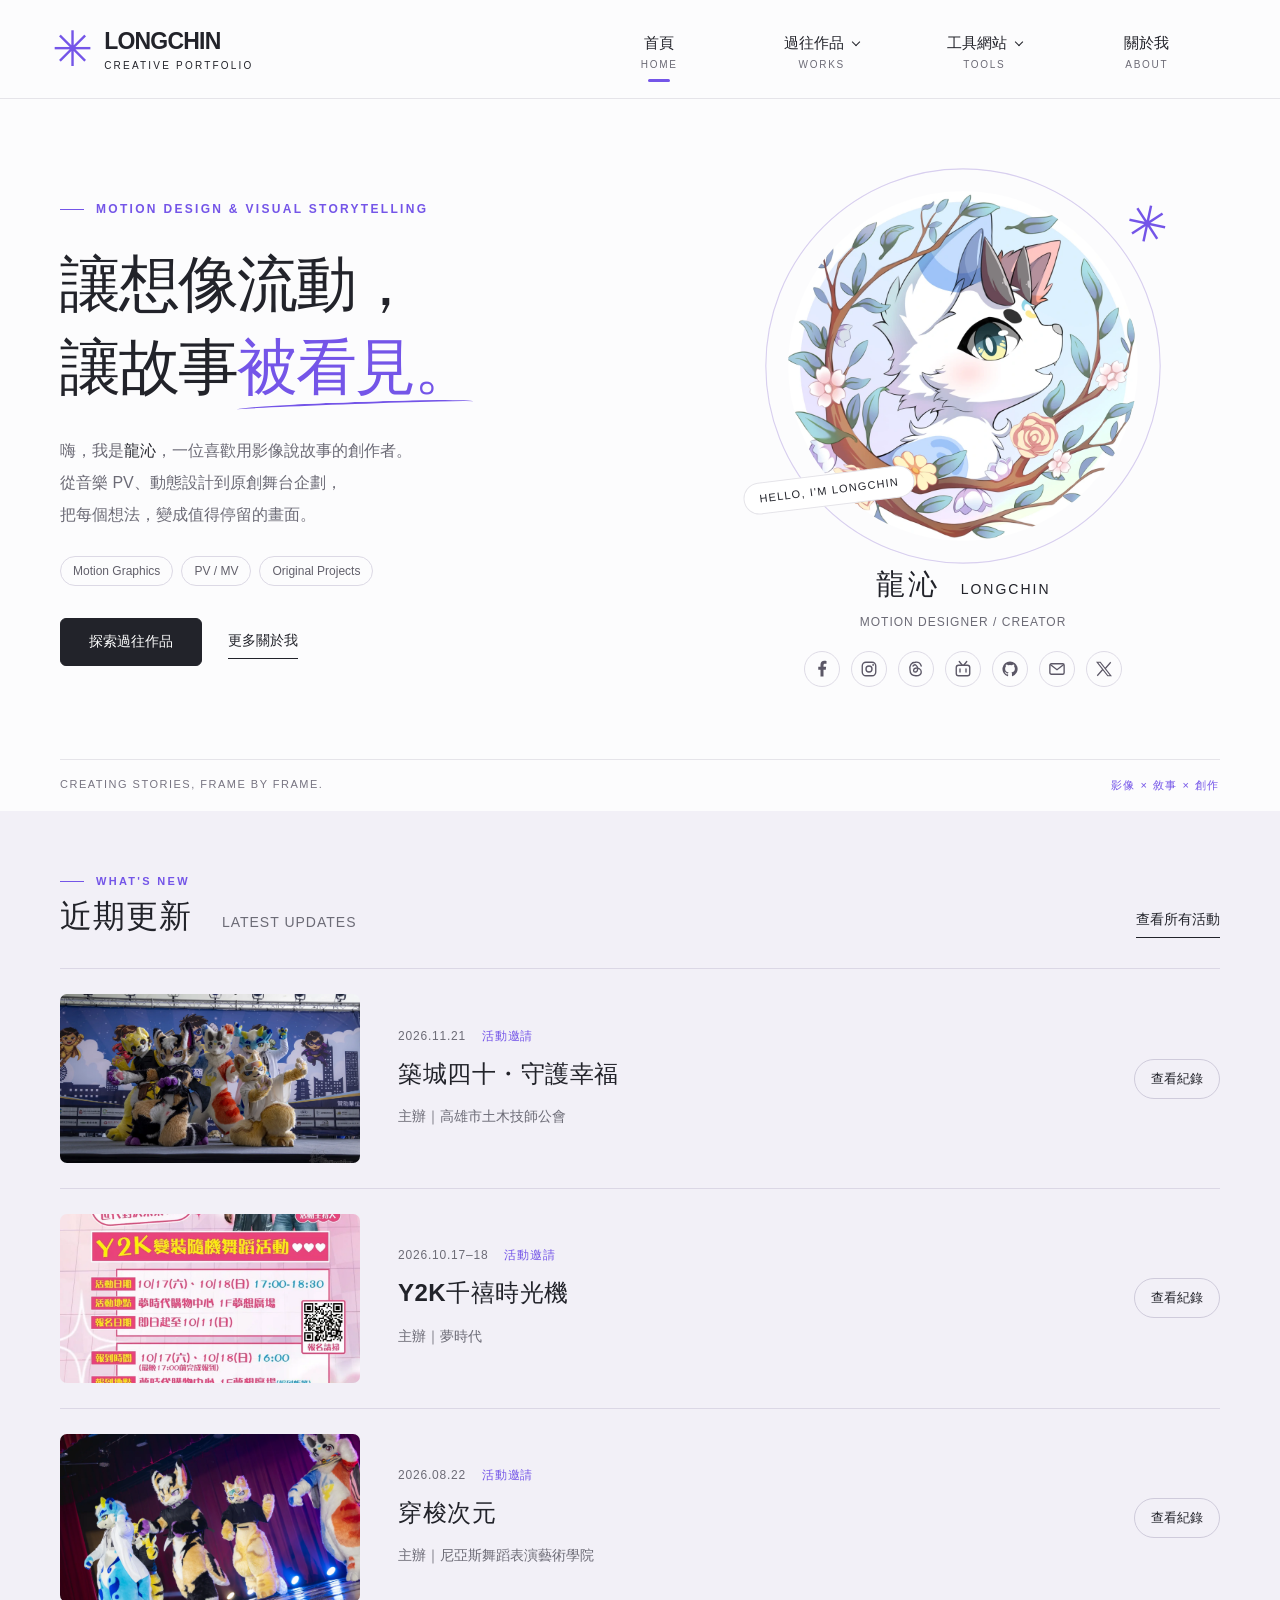
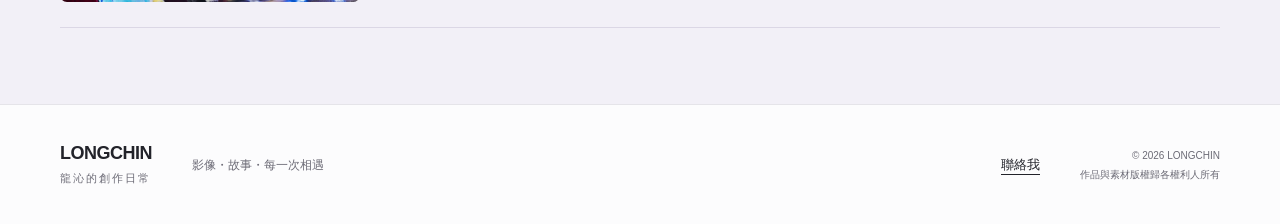
==== index.html @ 321f84d2 "Publish portfolio website and referenced media" ====
<!doctype html>
<html lang="zh-Hant"><head><meta charset="utf-8"><meta name="viewport" content="width=device-width, initial-scale=1"><meta name="theme-color" content="#7455e8"><meta name="description" content="龍沁 LONGCHIN 的創作作品集。探索 PV 動畫、原創企劃、短影音宣傳與活動紀錄。"><title>龍沁 LONGCHIN｜影像與創作作品集</title><link rel="icon" href="assets/favicon.svg" type="image/svg+xml"><link rel="stylesheet" href="style.css"><script src="content.js" defer></script><script src="app.js" defer></script></head>
<body><a class="skip" href="#main">跳至主要內容</a><header class="header"><div class="header-inner"><a class="brand" href="index.html" aria-label="龍沁 LONGCHIN 首頁"><span class="brand-mark" aria-hidden="true">✳</span><span>LONGCHIN<span class="brand-sub">CREATIVE PORTFOLIO</span></span></a><nav class="main-nav" aria-label="主要選單"><div class="nav-item"><a class="nav-link" data-nav="home" href="index.html">首頁<span>HOME</span></a></div><div class="nav-item dropdown"><button class="nav-link" data-nav="works" aria-expanded="false" aria-controls="works-menu">過往作品<i class="chevron"></i><span>WORKS</span></button><div class="dropdown-menu" id="works-menu"><a href="works.html">所有作品</a><a href="works.html?category=events">活動邀請</a><a href="works.html?category=pv">PV 動畫</a><a href="works.html?category=original">原創</a><a href="works.html?category=short">短影音宣傳</a><a href="works.html?category=other">其他</a><a href="works.html?category=tools">工具網站</a></div></div><div class="nav-item dropdown"><button class="nav-link" aria-expanded="false" aria-controls="tools-menu">工具網站<i class="chevron"></i><span>TOOLS</span></button><div class="dropdown-menu" id="tools-menu"><a href="https://wade990047.github.io/booth_checkout/" target="_blank" rel="noopener noreferrer">小攤日常 <small>攤位結帳工具</small></a></div></div><div class="nav-item"><a class="nav-link" data-nav="about" href="about.html">關於我<span>ABOUT</span></a></div></nav></div></header><main id="main" tabindex="-1"></main><footer><div class="footer-inner"><a class="footer-brand" href="index.html">LONGCHIN<span>龍沁的創作日常</span></a><p>影像・故事・每一次相遇</p><a href="mailto:wade990047@gmail.com">聯絡我</a><span class="copyright">© 2026 LONGCHIN<br>作品與素材版權歸各權利人所有</span></div></footer><noscript><p>請啟用 JavaScript 以瀏覽作品集與影片。</p></noscript></body></html>
---- style.css ----
@charset "UTF-8";
:root{--ink:#22232a;--muted:#6c6b76;--purple:#7455e8;--light:#f3f0fb;--line:#e5e4e9;--paper:#fcfcfd;font-family:Arial,"Noto Sans TC","Microsoft JhengHei",sans-serif;color:var(--ink);background:var(--paper);font-synthesis:none}*{box-sizing:border-box}body{margin:0}a{color:inherit;text-decoration:none}button,input{font:inherit}button,a{-webkit-tap-highlight-color:transparent}button{cursor:pointer}button:disabled{cursor:default}img{display:block;max-width:100%}button:focus-visible,a:focus-visible,input:focus-visible{outline:3px solid var(--purple);outline-offset:5px}p{line-height:1.9}h1,h2,h3,p{margin-top:0}h1,h2,h3{line-height:1.35}::selection{background:#dcd1ff}.skip{position:fixed;top:-100px;left:12px;background:white;padding:12px;z-index:100}.skip:focus{top:12px}.header{position:sticky;top:0;background:rgba(252,252,253,.97);border-bottom:1px solid var(--line);z-index:50}.header-inner{max-width:1360px;margin:auto;display:flex;align-items:center;justify-content:space-between;padding:0 52px;min-height:98px;gap:60px}.brand{display:flex;align-items:center;gap:12px;font-size:23px;letter-spacing:-.8px;font-weight:800;flex-shrink:0}.brand-mark{font-size:49px;color:var(--purple);line-height:1}.brand-sub{display:block;letter-spacing:2.2px;font-size:10px;margin-top:5px;font-weight:500}.main-nav{display:grid;grid-template-columns:repeat(4,minmax(0,1fr));width:650px;max-width:100%}.nav-item{position:relative}.nav-link{position:relative;display:block;text-align:center;padding:24px 10px 19px;border:0;background:none;width:100%;font-weight:600;font-size:15px;white-space:nowrap;line-height:1.6;color:var(--ink)}.nav-link span{display:block;font-size:10px;letter-spacing:1.7px;color:var(--muted);margin-top:2px;font-weight:400}.nav-link.active:after{content:"";position:absolute;bottom:10px;width:22px;height:3px;background:var(--purple);left:calc(50% - 11px);border-radius:9px}.nav-link:hover{color:var(--purple)}.chevron{display:inline-block;border-right:1.5px solid currentColor;border-bottom:1.5px solid currentColor;width:6px;height:6px;transform:rotate(45deg);vertical-align:3px;margin-left:9px}.dropdown-menu{display:none;position:absolute;top:100%;left:0;min-width:100%;width:190px;padding:8px;background:#fff;border:1px solid var(--line);box-shadow:0 12px 35px #25203710;border-radius:0 0 12px 12px}.dropdown.open .dropdown-menu{display:block}.dropdown-menu a{display:block;padding:13px 15px;font-size:15px;border-radius:6px;white-space:nowrap}.dropdown-menu a:hover,.dropdown-menu a:focus-visible{background:var(--light);color:var(--purple)}.dropdown-menu small{display:block;margin-top:5px;font-size:12px;color:var(--muted)}.wrap{max-width:1256px;margin:auto;padding:0 48px}.hero{position:relative;display:grid;grid-template-columns:1.16fr 1fr;gap:50px;align-items:center;padding-top:74px;padding-bottom:64px;min-height:660px}.eyebrow{font-size:12px;letter-spacing:2.3px;font-weight:600;color:var(--purple);margin-bottom:27px;display:flex;gap:12px;align-items:center}.eyebrow:before{content:"";width:24px;height:1px;background:currentColor}.hero h1{font-size:clamp(42px,4.8vw,67px);letter-spacing:-2px;line-height:1.35;margin-bottom:26px;font-weight:750}.hero h1 em{font-style:normal;color:var(--purple);position:relative}.hero h1 em:after{content:"";position:absolute;bottom:-8px;left:0;width:100%;height:5px;border-top:2px solid var(--purple);border-radius:50%;transform:rotate(-2deg)}.hero-description{color:var(--muted);font-size:16px;line-height:2;max-width:450px;margin:0 0 25px}.hero-description strong{font-weight:600;color:var(--ink)}.tags{display:flex;gap:8px;flex-wrap:wrap}.tag{font-size:12px;border:1px solid #dcd9e5;border-radius:30px;padding:7px 12px;color:#62606b}.hero-actions{display:flex;align-items:center;gap:26px;margin-top:32px}.button{display:inline-flex;align-items:center;justify-content:center;padding:14px 28px;border-radius:6px;background:var(--ink);color:white;border:1px solid var(--ink);font-size:14px;font-weight:600;transition:background .2s,transform .2s}.button:hover{background:var(--purple);border-color:var(--purple);transform:translateY(-2px)}.text-link{font-size:14px;border-bottom:1px solid var(--ink);padding:8px 0}.text-link:hover{color:var(--purple);border-color:var(--purple)}.profile{text-align:center;position:relative;padding-top:10px}.portrait-frame{width:min(100%,350px);aspect-ratio:1;margin:0 auto 24px;position:relative;isolation:isolate}.portrait-frame:before{content:"";position:absolute;inset:0;border:1px solid #d8cfef;border-radius:50%;transform:scale(1.13);z-index:-1}.portrait-frame:after{content:"✳";position:absolute;right:-30px;top:5px;color:var(--purple);font-size:50px;transform:rotate(12deg)}.portrait-frame img{width:100%;height:100%;object-fit:cover;border-radius:50%;background:#ece6fa}.portrait-label{position:absolute;left:-45px;bottom:35px;background:white;border:1px solid var(--line);padding:9px 15px;border-radius:30px;font-size:11px;letter-spacing:1.2px;transform:rotate(-7deg)}.profile h2{font-size:29px;letter-spacing:3px;margin:16px 0 7px}.profile h2 span{font-size:14px;letter-spacing:2px;margin-left:10px;font-weight:400}.profile-sub{font-size:12px;color:var(--muted);letter-spacing:1px;margin-bottom:17px}.socials{display:flex;justify-content:center;gap:11px;flex-wrap:wrap}.social-link{display:flex;align-items:center;justify-content:center;width:36px;height:36px;border-radius:50%;border:1px solid #dedbe6;color:#5b5766;transition:.2s}.social-link svg{width:18px;height:18px;fill:currentColor}.social-link:hover{color:white;background:var(--purple);border-color:var(--purple);transform:translateY(-3px)}.hero-bottom{display:flex;justify-content:space-between;border-top:1px solid var(--line);padding:18px 0;font-size:11px;letter-spacing:1.5px;color:#777481}.hero-bottom span:last-child{color:var(--purple)}.recent-section{background:#f2f0f7;padding:64px 0 76px}.section-head{display:flex;justify-content:space-between;align-items:end;margin-bottom:30px;gap:20px}.section-head .eyebrow{margin:0 0 8px;font-size:11px}.section-head h2{font-size:32px;margin:0;letter-spacing:1px}.section-head h2 small{font-weight:400;font-size:14px;letter-spacing:1px;color:var(--muted);margin-left:20px}.update-row{display:grid;grid-template-columns:300px 1fr auto;align-items:center;gap:38px;padding:25px 0;border-top:1px solid #dbd7e5}.update-row:last-child{border-bottom:1px solid #dbd7e5}.update-thumb{aspect-ratio:16/9;overflow:hidden;border-radius:7px;background:#e6e3ed}.update-thumb img{height:100%;width:100%;object-fit:cover;transition:transform .4s}.update-row:hover img{transform:scale(1.035)}.update-meta{font-size:12px;color:var(--muted);margin-bottom:13px;letter-spacing:.8px}.update-meta b{font-weight:400;color:var(--purple);margin-left:16px}.update-copy h3{font-size:24px;letter-spacing:.5px;margin-bottom:13px}.update-copy p{margin-bottom:0;font-size:14px;color:var(--muted)}.update-read{font-size:13px;white-space:nowrap;border:1px solid #cfcbdb;border-radius:40px;padding:10px 16px;transition:.2s}.update-row:hover .update-read{background:var(--ink);color:white;border-color:var(--ink)}footer{background:var(--paper);border-top:1px solid var(--line)}.footer-inner{max-width:1256px;margin:auto;padding:38px 48px;display:flex;align-items:center;gap:40px;font-size:13px}.footer-brand{font-weight:800;font-size:18px;letter-spacing:-.5px}.footer-brand span{display:block;font-weight:400;font-size:11px;letter-spacing:2px;margin-top:7px;color:var(--muted)}.footer-inner p{color:var(--muted);margin:0;flex:1;font-size:12px}.footer-inner>a:not(.footer-brand){text-decoration:underline;text-underline-offset:5px}.copyright{text-align:right;font-size:10px;line-height:1.9;color:var(--muted)}.page-header{padding:66px 0 32px}.page-header .eyebrow{margin-bottom:15px}.page-header h1{font-size:44px;letter-spacing:1px;margin-bottom:12px}.page-header p{font-size:15px;color:var(--muted);margin:0}.filters{display:grid;grid-template-columns:repeat(7,minmax(0,1fr));border-bottom:1px solid var(--line);border-top:1px solid var(--line);margin:18px 0 28px}.filter{text-align:center;padding:18px 6px;font-size:14px;position:relative;white-space:nowrap}.filter.active{color:var(--purple);font-weight:700}.filter.active:after{content:"";position:absolute;height:3px;bottom:-1px;left:14%;right:14%;background:var(--purple)}.filter:hover{background:var(--light)}.collection-tools{display:flex;align-items:center;justify-content:space-between;margin-bottom:26px;gap:16px}.result-count{font-size:13px;color:var(--muted);flex-shrink:0}.search-box{display:flex;align-items:center;gap:10px;border:1px solid var(--line);border-radius:6px;padding:10px 14px;max-width:300px;color:var(--muted)}.search-box svg{width:17px;height:17px;flex-shrink:0}.search-box input{border:0;background:none;outline:none;width:100%;min-width:0;font-size:14px;color:var(--ink)}.work-grid{display:grid;grid-template-columns:repeat(3,minmax(0,1fr));gap:37px 24px;padding-bottom:76px}.work-card{display:block;min-width:0}.work-image{position:relative;aspect-ratio:16/10;background:#eeedf2;overflow:hidden;border-radius:7px}.work-image img{width:100%;height:100%;object-fit:cover;transition:transform .4s}.work-card:hover .work-image img{transform:scale(1.045)}.work-card.portrait .work-image img{object-fit:contain}.work-image .play{position:absolute;bottom:13px;right:13px;color:white;background:#22232ad9;border:1px solid #ffffff55;border-radius:50%;width:34px;height:34px;display:grid;place-items:center;font-size:12px}.card-category{display:block;font-size:11px;letter-spacing:1px;color:var(--purple);margin:15px 0 7px}.work-card h2{font-size:17px;margin:0 0 6px;overflow-wrap:anywhere}.work-card p{font-size:12px;color:var(--muted);margin:0}.empty{grid-column:1/-1;text-align:center;padding:70px 16px;color:var(--muted)}.breadcrumb{font-size:13px;color:var(--muted);display:flex;flex-wrap:wrap;gap:10px;padding-top:35px}.breadcrumb a:hover{color:var(--purple)}.detail-title{padding-top:35px}.detail-title h1{font-size:40px;line-height:1.4;overflow-wrap:anywhere;margin-bottom:17px}.detail-title .eyebrow{margin-bottom:15px}.detail-intro{display:grid;grid-template-columns:1.4fr 1fr;gap:50px;padding-bottom:32px;border-bottom:1px solid var(--line);margin-bottom:36px}.detail-intro p{color:var(--muted);font-size:15px;margin:0}.detail-facts{display:grid;grid-template-columns:80px 1fr;font-size:13px;gap:10px;margin:0;align-content:start}.detail-facts dt{color:var(--muted)}.detail-facts dd{margin:0}.media-stack{display:grid;gap:35px}.media-stack figure{margin:0}.media-stack video{display:block;width:100%;max-height:75vh;background:#121217;border-radius:8px}.media-stack figcaption{font-size:12px;color:var(--muted);margin-top:10px;line-height:1.6}.gallery{display:grid;grid-template-columns:repeat(2,minmax(0,1fr));gap:25px}.gallery img{width:100%;max-height:680px;object-fit:contain;background:#f1f0f5;border-radius:6px}.credits{margin-top:45px;padding:32px;background:var(--light);border-radius:8px}.credits h2{font-size:19px;margin-bottom:16px}.credit-lines{white-space:pre-wrap;line-height:1.9;font-size:14px;color:#5f5a6c;overflow-wrap:anywhere}.credit-lines a{color:var(--purple);text-decoration:underline;text-underline-offset:3px}.back-works{margin:32px 0 64px}.about-grid{display:grid;grid-template-columns:1fr 1.3fr;gap:70px;padding:20px 0 76px;align-items:start}.about-photo{padding:32px;background:var(--light);border-radius:10px}.about-photo img{border-radius:50%;max-width:300px;margin:auto}.about-photo h2{text-align:center;font-size:25px;margin:25px 0 7px}.about-photo p{text-align:center;color:var(--muted);font-size:13px}.about-copy h2{font-size:27px;margin:0 0 16px}.about-copy>p{font-size:16px;color:var(--muted);margin-bottom:28px}.about-copy h3{font-size:19px;margin:30px 0 12px}.about-services{list-style:none;padding:0;margin:0}.about-services li{border-top:1px solid var(--line);padding:18px 0;font-size:15px;display:flex;gap:15px;align-items:baseline}.about-services b{width:110px;flex-shrink:0}.about-services span{font-size:14px;color:var(--muted);line-height:1.8}.contact-box{margin-top:32px;padding:24px;background:var(--light);border-left:3px solid var(--purple)}.contact-box p{font-size:14px;margin-bottom:10px}.contact-box a{font-size:16px;overflow-wrap:anywhere;color:var(--purple)}
@media(min-width:1600px){.hero{min-height:720px;padding-top:90px;padding-bottom:90px}}
@media(max-width:1050px){.header-inner{padding:0 30px;gap:20px}.main-nav{width:560px}.hero{gap:30px}.portrait-frame{width:280px}.portrait-label{left:-20px}.hero h1{font-size:48px}.update-row{grid-template-columns:250px 1fr;gap:28px}.update-read{display:none}.footer-inner{gap:22px}.work-grid{grid-template-columns:repeat(2,minmax(0,1fr))}}
@media(max-width:720px){.header-inner{padding:16px 20px 0;flex-wrap:wrap;gap:10px}.brand{font-size:20px;margin:auto}.brand-mark{font-size:37px}.brand-sub{font-size:8px}.main-nav{width:100%}.nav-link{padding:13px 4px 19px;font-size:13px}.nav-link span{font-size:9px}.dropdown-menu{width:174px;left:50%;transform:translateX(-50%)}.wrap{padding:0 24px}.hero{padding-top:45px;padding-bottom:40px;gap:52px;grid-template-columns:1fr;min-height:0}.hero h1{font-size:46px;letter-spacing:-1.3px}.eyebrow{font-size:10px;margin-bottom:21px}.hero-description{font-size:15px;max-width:100%}.hero-actions{margin-top:24px}.profile{padding:8px 0 10px}.portrait-frame{width:270px;margin-bottom:26px}.profile h2{font-size:25px}.hero-bottom{font-size:9px;letter-spacing:1px;gap:12px}.recent-section{padding:38px 0 46px}.section-head{margin-bottom:20px}.section-head h2{font-size:26px}.section-head h2 small{display:block;font-size:11px;margin:6px 0 0}.section-head .text-link{font-size:12px}.update-row{grid-template-columns:125px 1fr;gap:18px;padding:21px 0;align-items:start}.update-thumb{aspect-ratio:1.2}.update-meta{font-size:10px;letter-spacing:0;margin-bottom:7px}.update-meta b{margin-left:6px}.update-copy h3{font-size:16px;line-height:1.6;margin-bottom:7px}.update-copy p{font-size:11px;line-height:1.7}.footer-inner{padding:30px 24px;gap:24px;flex-wrap:wrap}.footer-inner p{display:none}.footer-inner>a:not(.footer-brand){margin-left:auto}.copyright{width:100%;text-align:left;font-size:10px}.page-header{padding-top:38px;padding-bottom:20px}.page-header h1{font-size:32px}.page-header p{font-size:14px}.filters{grid-template-columns:repeat(3,minmax(0,1fr));margin:12px 0 22px}.filter{font-size:13px;padding:15px 3px}.work-grid{gap:28px 14px;padding-bottom:45px}.work-card h2{font-size:14px}.work-card p{font-size:11px}.card-category{font-size:10px;margin-top:12px}.work-image{aspect-ratio:1.3}.work-image .play{width:27px;height:27px;right:8px;bottom:8px;font-size:10px}.collection-tools{gap:12px}.search-box{max-width:210px;padding:9px 10px}.search-box input{font-size:13px}.result-count{font-size:12px}.detail-title{padding-top:25px}.detail-title h1{font-size:29px}.detail-intro{grid-template-columns:1fr;gap:22px}.gallery{grid-template-columns:1fr}.credits{padding:22px}.about-grid{grid-template-columns:1fr;gap:35px;padding-bottom:48px}.about-photo{padding:25px}.about-photo img{max-width:230px}.about-copy h2{font-size:25px}.about-services li{display:block}.about-services span{display:block;margin-top:8px}}
@media(prefers-reduced-motion:reduce){*{scroll-behavior:auto!important;transition:none!important;animation:none!important}}

.gallery-section h2{font-size:21px;margin:0 0 22px}.event-posters{display:grid;grid-template-columns:repeat(auto-fit,minmax(240px,1fr));gap:24px}.event-posters img{max-height:680px;max-width:100%;width:auto;object-fit:contain;border-radius:6px}.tool-visit{display:flex;align-items:center;gap:18px;margin-top:28px;flex-wrap:wrap}.tool-visit span{font-size:13px;color:var(--muted)}
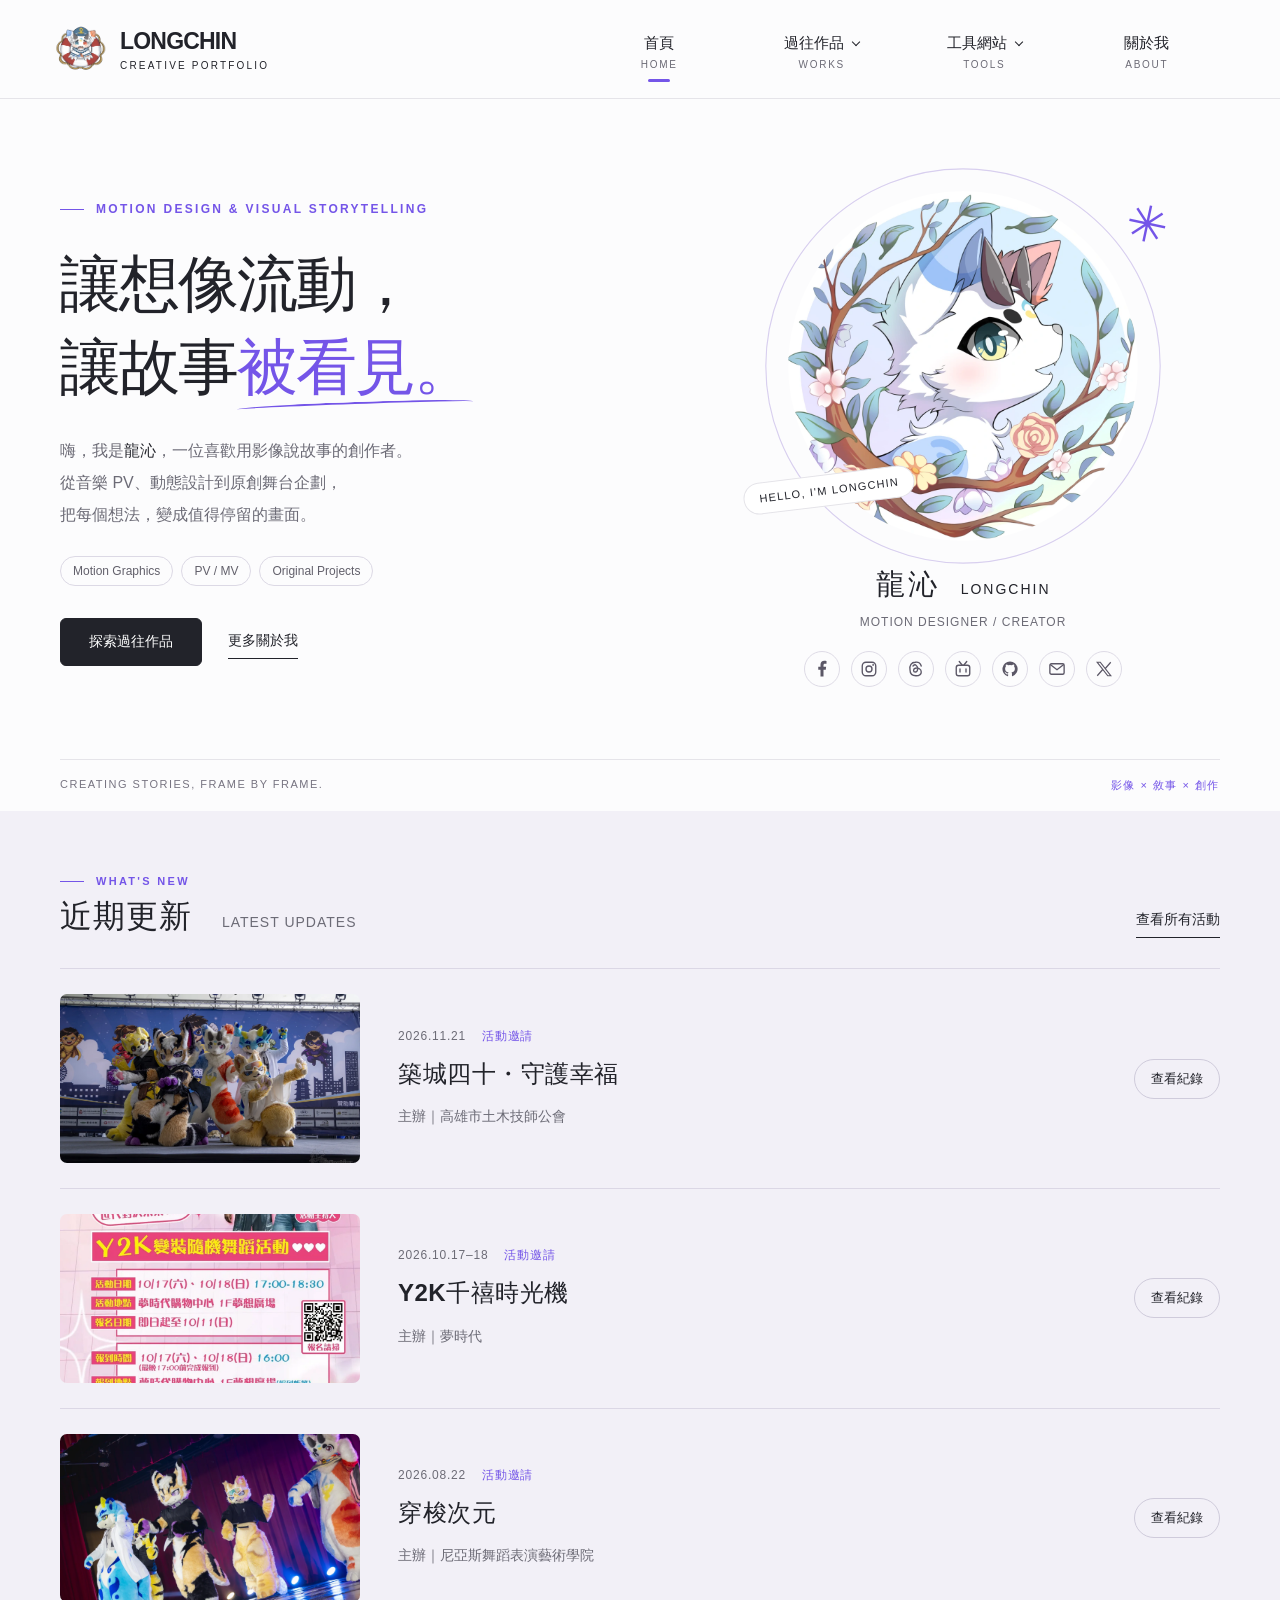
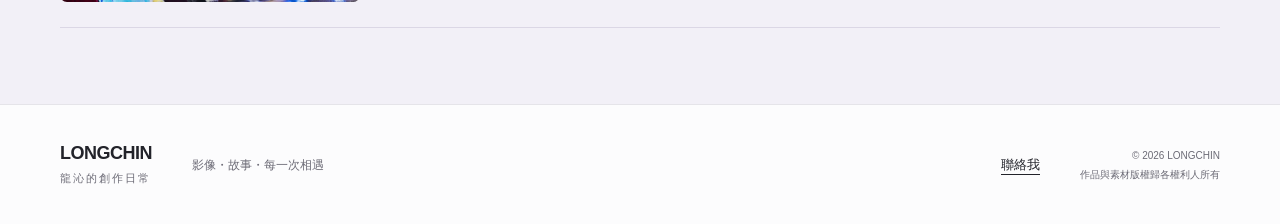
==== commit 098a7ea1: "Update brand image and category order" ====
--- a/index.html
+++ b/index.html
@@ -1,3 +1,3 @@
 <!doctype html>
 <html lang="zh-Hant"><head><meta charset="utf-8"><meta name="viewport" content="width=device-width, initial-scale=1"><meta name="theme-color" content="#7455e8"><meta name="description" content="龍沁 LONGCHIN 的創作作品集。探索 PV 動畫、原創企劃、短影音宣傳與活動紀錄。"><title>龍沁 LONGCHIN｜影像與創作作品集</title><link rel="icon" href="assets/favicon.svg" type="image/svg+xml"><link rel="stylesheet" href="style.css"><script src="content.js" defer></script><script src="app.js" defer></script></head>
-<body><a class="skip" href="#main">跳至主要內容</a><header class="header"><div class="header-inner"><a class="brand" href="index.html" aria-label="龍沁 LONGCHIN 首頁"><span class="brand-mark" aria-hidden="true">✳</span><span>LONGCHIN<span class="brand-sub">CREATIVE PORTFOLIO</span></span></a><nav class="main-nav" aria-label="主要選單"><div class="nav-item"><a class="nav-link" data-nav="home" href="index.html">首頁<span>HOME</span></a></div><div class="nav-item dropdown"><button class="nav-link" data-nav="works" aria-expanded="false" aria-controls="works-menu">過往作品<i class="chevron"></i><span>WORKS</span></button><div class="dropdown-menu" id="works-menu"><a href="works.html">所有作品</a><a href="works.html?category=events">活動邀請</a><a href="works.html?category=pv">PV 動畫</a><a href="works.html?category=original">原創</a><a href="works.html?category=short">短影音宣傳</a><a href="works.html?category=other">其他</a><a href="works.html?category=tools">工具網站</a></div></div><div class="nav-item dropdown"><button class="nav-link" aria-expanded="false" aria-controls="tools-menu">工具網站<i class="chevron"></i><span>TOOLS</span></button><div class="dropdown-menu" id="tools-menu"><a href="https://wade990047.github.io/booth_checkout/" target="_blank" rel="noopener noreferrer">小攤日常 <small>攤位結帳工具</small></a></div></div><div class="nav-item"><a class="nav-link" data-nav="about" href="about.html">關於我<span>ABOUT</span></a></div></nav></div></header><main id="main" tabindex="-1"></main><footer><div class="footer-inner"><a class="footer-brand" href="index.html">LONGCHIN<span>龍沁的創作日常</span></a><p>影像・故事・每一次相遇</p><a href="mailto:wade990047@gmail.com">聯絡我</a><span class="copyright">© 2026 LONGCHIN<br>作品與素材版權歸各權利人所有</span></div></footer><noscript><p>請啟用 JavaScript 以瀏覽作品集與影片。</p></noscript></body></html>
+<body><a class="skip" href="#main">跳至主要內容</a><header class="header"><div class="header-inner"><a class="brand" href="index.html" aria-label="龍沁 LONGCHIN 首頁"><img class="brand-mark" src="assets/brand-lifebuoy.png" alt="" width="56" height="56"><span>LONGCHIN<span class="brand-sub">CREATIVE PORTFOLIO</span></span></a><nav class="main-nav" aria-label="主要選單"><div class="nav-item"><a class="nav-link" data-nav="home" href="index.html">首頁<span>HOME</span></a></div><div class="nav-item dropdown"><button class="nav-link" data-nav="works" aria-expanded="false" aria-controls="works-menu">過往作品<i class="chevron"></i><span>WORKS</span></button><div class="dropdown-menu" id="works-menu"><a href="works.html">所有作品</a><a href="works.html?category=events">活動邀請</a><a href="works.html?category=pv">PV 動畫</a><a href="works.html?category=original">原創</a><a href="works.html?category=short">短影音宣傳</a><a href="works.html?category=tools">工具網站</a><a href="works.html?category=other">其他</a></div></div><div class="nav-item dropdown"><button class="nav-link" aria-expanded="false" aria-controls="tools-menu">工具網站<i class="chevron"></i><span>TOOLS</span></button><div class="dropdown-menu" id="tools-menu"><a href="https://wade990047.github.io/booth_checkout/" target="_blank" rel="noopener noreferrer">小攤日常 <small>攤位結帳工具</small></a></div></div><div class="nav-item"><a class="nav-link" data-nav="about" href="about.html">關於我<span>ABOUT</span></a></div></nav></div></header><main id="main" tabindex="-1"></main><footer><div class="footer-inner"><a class="footer-brand" href="index.html">LONGCHIN<span>龍沁的創作日常</span></a><p>影像・故事・每一次相遇</p><a href="mailto:wade990047@gmail.com">聯絡我</a><span class="copyright">© 2026 LONGCHIN<br>作品與素材版權歸各權利人所有</span></div></footer><noscript><p>請啟用 JavaScript 以瀏覽作品集與影片。</p></noscript></body></html>
--- a/style.css
+++ b/style.css
@@ -1,8 +1,8 @@
 @charset "UTF-8";
-:root{--ink:#22232a;--muted:#6c6b76;--purple:#7455e8;--light:#f3f0fb;--line:#e5e4e9;--paper:#fcfcfd;font-family:Arial,"Noto Sans TC","Microsoft JhengHei",sans-serif;color:var(--ink);background:var(--paper);font-synthesis:none}*{box-sizing:border-box}body{margin:0}a{color:inherit;text-decoration:none}button,input{font:inherit}button,a{-webkit-tap-highlight-color:transparent}button{cursor:pointer}button:disabled{cursor:default}img{display:block;max-width:100%}button:focus-visible,a:focus-visible,input:focus-visible{outline:3px solid var(--purple);outline-offset:5px}p{line-height:1.9}h1,h2,h3,p{margin-top:0}h1,h2,h3{line-height:1.35}::selection{background:#dcd1ff}.skip{position:fixed;top:-100px;left:12px;background:white;padding:12px;z-index:100}.skip:focus{top:12px}.header{position:sticky;top:0;background:rgba(252,252,253,.97);border-bottom:1px solid var(--line);z-index:50}.header-inner{max-width:1360px;margin:auto;display:flex;align-items:center;justify-content:space-between;padding:0 52px;min-height:98px;gap:60px}.brand{display:flex;align-items:center;gap:12px;font-size:23px;letter-spacing:-.8px;font-weight:800;flex-shrink:0}.brand-mark{font-size:49px;color:var(--purple);line-height:1}.brand-sub{display:block;letter-spacing:2.2px;font-size:10px;margin-top:5px;font-weight:500}.main-nav{display:grid;grid-template-columns:repeat(4,minmax(0,1fr));width:650px;max-width:100%}.nav-item{position:relative}.nav-link{position:relative;display:block;text-align:center;padding:24px 10px 19px;border:0;background:none;width:100%;font-weight:600;font-size:15px;white-space:nowrap;line-height:1.6;color:var(--ink)}.nav-link span{display:block;font-size:10px;letter-spacing:1.7px;color:var(--muted);margin-top:2px;font-weight:400}.nav-link.active:after{content:"";position:absolute;bottom:10px;width:22px;height:3px;background:var(--purple);left:calc(50% - 11px);border-radius:9px}.nav-link:hover{color:var(--purple)}.chevron{display:inline-block;border-right:1.5px solid currentColor;border-bottom:1.5px solid currentColor;width:6px;height:6px;transform:rotate(45deg);vertical-align:3px;margin-left:9px}.dropdown-menu{display:none;position:absolute;top:100%;left:0;min-width:100%;width:190px;padding:8px;background:#fff;border:1px solid var(--line);box-shadow:0 12px 35px #25203710;border-radius:0 0 12px 12px}.dropdown.open .dropdown-menu{display:block}.dropdown-menu a{display:block;padding:13px 15px;font-size:15px;border-radius:6px;white-space:nowrap}.dropdown-menu a:hover,.dropdown-menu a:focus-visible{background:var(--light);color:var(--purple)}.dropdown-menu small{display:block;margin-top:5px;font-size:12px;color:var(--muted)}.wrap{max-width:1256px;margin:auto;padding:0 48px}.hero{position:relative;display:grid;grid-template-columns:1.16fr 1fr;gap:50px;align-items:center;padding-top:74px;padding-bottom:64px;min-height:660px}.eyebrow{font-size:12px;letter-spacing:2.3px;font-weight:600;color:var(--purple);margin-bottom:27px;display:flex;gap:12px;align-items:center}.eyebrow:before{content:"";width:24px;height:1px;background:currentColor}.hero h1{font-size:clamp(42px,4.8vw,67px);letter-spacing:-2px;line-height:1.35;margin-bottom:26px;font-weight:750}.hero h1 em{font-style:normal;color:var(--purple);position:relative}.hero h1 em:after{content:"";position:absolute;bottom:-8px;left:0;width:100%;height:5px;border-top:2px solid var(--purple);border-radius:50%;transform:rotate(-2deg)}.hero-description{color:var(--muted);font-size:16px;line-height:2;max-width:450px;margin:0 0 25px}.hero-description strong{font-weight:600;color:var(--ink)}.tags{display:flex;gap:8px;flex-wrap:wrap}.tag{font-size:12px;border:1px solid #dcd9e5;border-radius:30px;padding:7px 12px;color:#62606b}.hero-actions{display:flex;align-items:center;gap:26px;margin-top:32px}.button{display:inline-flex;align-items:center;justify-content:center;padding:14px 28px;border-radius:6px;background:var(--ink);color:white;border:1px solid var(--ink);font-size:14px;font-weight:600;transition:background .2s,transform .2s}.button:hover{background:var(--purple);border-color:var(--purple);transform:translateY(-2px)}.text-link{font-size:14px;border-bottom:1px solid var(--ink);padding:8px 0}.text-link:hover{color:var(--purple);border-color:var(--purple)}.profile{text-align:center;position:relative;padding-top:10px}.portrait-frame{width:min(100%,350px);aspect-ratio:1;margin:0 auto 24px;position:relative;isolation:isolate}.portrait-frame:before{content:"";position:absolute;inset:0;border:1px solid #d8cfef;border-radius:50%;transform:scale(1.13);z-index:-1}.portrait-frame:after{content:"✳";position:absolute;right:-30px;top:5px;color:var(--purple);font-size:50px;transform:rotate(12deg)}.portrait-frame img{width:100%;height:100%;object-fit:cover;border-radius:50%;background:#ece6fa}.portrait-label{position:absolute;left:-45px;bottom:35px;background:white;border:1px solid var(--line);padding:9px 15px;border-radius:30px;font-size:11px;letter-spacing:1.2px;transform:rotate(-7deg)}.profile h2{font-size:29px;letter-spacing:3px;margin:16px 0 7px}.profile h2 span{font-size:14px;letter-spacing:2px;margin-left:10px;font-weight:400}.profile-sub{font-size:12px;color:var(--muted);letter-spacing:1px;margin-bottom:17px}.socials{display:flex;justify-content:center;gap:11px;flex-wrap:wrap}.social-link{display:flex;align-items:center;justify-content:center;width:36px;height:36px;border-radius:50%;border:1px solid #dedbe6;color:#5b5766;transition:.2s}.social-link svg{width:18px;height:18px;fill:currentColor}.social-link:hover{color:white;background:var(--purple);border-color:var(--purple);transform:translateY(-3px)}.hero-bottom{display:flex;justify-content:space-between;border-top:1px solid var(--line);padding:18px 0;font-size:11px;letter-spacing:1.5px;color:#777481}.hero-bottom span:last-child{color:var(--purple)}.recent-section{background:#f2f0f7;padding:64px 0 76px}.section-head{display:flex;justify-content:space-between;align-items:end;margin-bottom:30px;gap:20px}.section-head .eyebrow{margin:0 0 8px;font-size:11px}.section-head h2{font-size:32px;margin:0;letter-spacing:1px}.section-head h2 small{font-weight:400;font-size:14px;letter-spacing:1px;color:var(--muted);margin-left:20px}.update-row{display:grid;grid-template-columns:300px 1fr auto;align-items:center;gap:38px;padding:25px 0;border-top:1px solid #dbd7e5}.update-row:last-child{border-bottom:1px solid #dbd7e5}.update-thumb{aspect-ratio:16/9;overflow:hidden;border-radius:7px;background:#e6e3ed}.update-thumb img{height:100%;width:100%;object-fit:cover;transition:transform .4s}.update-row:hover img{transform:scale(1.035)}.update-meta{font-size:12px;color:var(--muted);margin-bottom:13px;letter-spacing:.8px}.update-meta b{font-weight:400;color:var(--purple);margin-left:16px}.update-copy h3{font-size:24px;letter-spacing:.5px;margin-bottom:13px}.update-copy p{margin-bottom:0;font-size:14px;color:var(--muted)}.update-read{font-size:13px;white-space:nowrap;border:1px solid #cfcbdb;border-radius:40px;padding:10px 16px;transition:.2s}.update-row:hover .update-read{background:var(--ink);color:white;border-color:var(--ink)}footer{background:var(--paper);border-top:1px solid var(--line)}.footer-inner{max-width:1256px;margin:auto;padding:38px 48px;display:flex;align-items:center;gap:40px;font-size:13px}.footer-brand{font-weight:800;font-size:18px;letter-spacing:-.5px}.footer-brand span{display:block;font-weight:400;font-size:11px;letter-spacing:2px;margin-top:7px;color:var(--muted)}.footer-inner p{color:var(--muted);margin:0;flex:1;font-size:12px}.footer-inner>a:not(.footer-brand){text-decoration:underline;text-underline-offset:5px}.copyright{text-align:right;font-size:10px;line-height:1.9;color:var(--muted)}.page-header{padding:66px 0 32px}.page-header .eyebrow{margin-bottom:15px}.page-header h1{font-size:44px;letter-spacing:1px;margin-bottom:12px}.page-header p{font-size:15px;color:var(--muted);margin:0}.filters{display:grid;grid-template-columns:repeat(7,minmax(0,1fr));border-bottom:1px solid var(--line);border-top:1px solid var(--line);margin:18px 0 28px}.filter{text-align:center;padding:18px 6px;font-size:14px;position:relative;white-space:nowrap}.filter.active{color:var(--purple);font-weight:700}.filter.active:after{content:"";position:absolute;height:3px;bottom:-1px;left:14%;right:14%;background:var(--purple)}.filter:hover{background:var(--light)}.collection-tools{display:flex;align-items:center;justify-content:space-between;margin-bottom:26px;gap:16px}.result-count{font-size:13px;color:var(--muted);flex-shrink:0}.search-box{display:flex;align-items:center;gap:10px;border:1px solid var(--line);border-radius:6px;padding:10px 14px;max-width:300px;color:var(--muted)}.search-box svg{width:17px;height:17px;flex-shrink:0}.search-box input{border:0;background:none;outline:none;width:100%;min-width:0;font-size:14px;color:var(--ink)}.work-grid{display:grid;grid-template-columns:repeat(3,minmax(0,1fr));gap:37px 24px;padding-bottom:76px}.work-card{display:block;min-width:0}.work-image{position:relative;aspect-ratio:16/10;background:#eeedf2;overflow:hidden;border-radius:7px}.work-image img{width:100%;height:100%;object-fit:cover;transition:transform .4s}.work-card:hover .work-image img{transform:scale(1.045)}.work-card.portrait .work-image img{object-fit:contain}.work-image .play{position:absolute;bottom:13px;right:13px;color:white;background:#22232ad9;border:1px solid #ffffff55;border-radius:50%;width:34px;height:34px;display:grid;place-items:center;font-size:12px}.card-category{display:block;font-size:11px;letter-spacing:1px;color:var(--purple);margin:15px 0 7px}.work-card h2{font-size:17px;margin:0 0 6px;overflow-wrap:anywhere}.work-card p{font-size:12px;color:var(--muted);margin:0}.empty{grid-column:1/-1;text-align:center;padding:70px 16px;color:var(--muted)}.breadcrumb{font-size:13px;color:var(--muted);display:flex;flex-wrap:wrap;gap:10px;padding-top:35px}.breadcrumb a:hover{color:var(--purple)}.detail-title{padding-top:35px}.detail-title h1{font-size:40px;line-height:1.4;overflow-wrap:anywhere;margin-bottom:17px}.detail-title .eyebrow{margin-bottom:15px}.detail-intro{display:grid;grid-template-columns:1.4fr 1fr;gap:50px;padding-bottom:32px;border-bottom:1px solid var(--line);margin-bottom:36px}.detail-intro p{color:var(--muted);font-size:15px;margin:0}.detail-facts{display:grid;grid-template-columns:80px 1fr;font-size:13px;gap:10px;margin:0;align-content:start}.detail-facts dt{color:var(--muted)}.detail-facts dd{margin:0}.media-stack{display:grid;gap:35px}.media-stack figure{margin:0}.media-stack video{display:block;width:100%;max-height:75vh;background:#121217;border-radius:8px}.media-stack figcaption{font-size:12px;color:var(--muted);margin-top:10px;line-height:1.6}.gallery{display:grid;grid-template-columns:repeat(2,minmax(0,1fr));gap:25px}.gallery img{width:100%;max-height:680px;object-fit:contain;background:#f1f0f5;border-radius:6px}.credits{margin-top:45px;padding:32px;background:var(--light);border-radius:8px}.credits h2{font-size:19px;margin-bottom:16px}.credit-lines{white-space:pre-wrap;line-height:1.9;font-size:14px;color:#5f5a6c;overflow-wrap:anywhere}.credit-lines a{color:var(--purple);text-decoration:underline;text-underline-offset:3px}.back-works{margin:32px 0 64px}.about-grid{display:grid;grid-template-columns:1fr 1.3fr;gap:70px;padding:20px 0 76px;align-items:start}.about-photo{padding:32px;background:var(--light);border-radius:10px}.about-photo img{border-radius:50%;max-width:300px;margin:auto}.about-photo h2{text-align:center;font-size:25px;margin:25px 0 7px}.about-photo p{text-align:center;color:var(--muted);font-size:13px}.about-copy h2{font-size:27px;margin:0 0 16px}.about-copy>p{font-size:16px;color:var(--muted);margin-bottom:28px}.about-copy h3{font-size:19px;margin:30px 0 12px}.about-services{list-style:none;padding:0;margin:0}.about-services li{border-top:1px solid var(--line);padding:18px 0;font-size:15px;display:flex;gap:15px;align-items:baseline}.about-services b{width:110px;flex-shrink:0}.about-services span{font-size:14px;color:var(--muted);line-height:1.8}.contact-box{margin-top:32px;padding:24px;background:var(--light);border-left:3px solid var(--purple)}.contact-box p{font-size:14px;margin-bottom:10px}.contact-box a{font-size:16px;overflow-wrap:anywhere;color:var(--purple)}
+:root{--ink:#22232a;--muted:#6c6b76;--purple:#7455e8;--light:#f3f0fb;--line:#e5e4e9;--paper:#fcfcfd;font-family:Arial,"Noto Sans TC","Microsoft JhengHei",sans-serif;color:var(--ink);background:var(--paper);font-synthesis:none}*{box-sizing:border-box}body{margin:0}a{color:inherit;text-decoration:none}button,input{font:inherit}button,a{-webkit-tap-highlight-color:transparent}button{cursor:pointer}button:disabled{cursor:default}img{display:block;max-width:100%}button:focus-visible,a:focus-visible,input:focus-visible{outline:3px solid var(--purple);outline-offset:5px}p{line-height:1.9}h1,h2,h3,p{margin-top:0}h1,h2,h3{line-height:1.35}::selection{background:#dcd1ff}.skip{position:fixed;top:-100px;left:12px;background:white;padding:12px;z-index:100}.skip:focus{top:12px}.header{position:sticky;top:0;background:rgba(252,252,253,.97);border-bottom:1px solid var(--line);z-index:50}.header-inner{max-width:1360px;margin:auto;display:flex;align-items:center;justify-content:space-between;padding:0 52px;min-height:98px;gap:60px}.brand{display:flex;align-items:center;gap:12px;font-size:23px;letter-spacing:-.8px;font-weight:800;flex-shrink:0}.brand-mark{display:block;width:56px;height:56px;object-fit:contain;flex-shrink:0}.brand-sub{display:block;letter-spacing:2.2px;font-size:10px;margin-top:5px;font-weight:500}.main-nav{display:grid;grid-template-columns:repeat(4,minmax(0,1fr));width:650px;max-width:100%}.nav-item{position:relative}.nav-link{position:relative;display:block;text-align:center;padding:24px 10px 19px;border:0;background:none;width:100%;font-weight:600;font-size:15px;white-space:nowrap;line-height:1.6;color:var(--ink)}.nav-link span{display:block;font-size:10px;letter-spacing:1.7px;color:var(--muted);margin-top:2px;font-weight:400}.nav-link.active:after{content:"";position:absolute;bottom:10px;width:22px;height:3px;background:var(--purple);left:calc(50% - 11px);border-radius:9px}.nav-link:hover{color:var(--purple)}.chevron{display:inline-block;border-right:1.5px solid currentColor;border-bottom:1.5px solid currentColor;width:6px;height:6px;transform:rotate(45deg);vertical-align:3px;margin-left:9px}.dropdown-menu{display:none;position:absolute;top:100%;left:0;min-width:100%;width:190px;padding:8px;background:#fff;border:1px solid var(--line);box-shadow:0 12px 35px #25203710;border-radius:0 0 12px 12px}.dropdown.open .dropdown-menu{display:block}.dropdown-menu a{display:block;padding:13px 15px;font-size:15px;border-radius:6px;white-space:nowrap}.dropdown-menu a:hover,.dropdown-menu a:focus-visible{background:var(--light);color:var(--purple)}.dropdown-menu small{display:block;margin-top:5px;font-size:12px;color:var(--muted)}.wrap{max-width:1256px;margin:auto;padding:0 48px}.hero{position:relative;display:grid;grid-template-columns:1.16fr 1fr;gap:50px;align-items:center;padding-top:74px;padding-bottom:64px;min-height:660px}.eyebrow{font-size:12px;letter-spacing:2.3px;font-weight:600;color:var(--purple);margin-bottom:27px;display:flex;gap:12px;align-items:center}.eyebrow:before{content:"";width:24px;height:1px;background:currentColor}.hero h1{font-size:clamp(42px,4.8vw,67px);letter-spacing:-2px;line-height:1.35;margin-bottom:26px;font-weight:750}.hero h1 em{font-style:normal;color:var(--purple);position:relative}.hero h1 em:after{content:"";position:absolute;bottom:-8px;left:0;width:100%;height:5px;border-top:2px solid var(--purple);border-radius:50%;transform:rotate(-2deg)}.hero-description{color:var(--muted);font-size:16px;line-height:2;max-width:450px;margin:0 0 25px}.hero-description strong{font-weight:600;color:var(--ink)}.tags{display:flex;gap:8px;flex-wrap:wrap}.tag{font-size:12px;border:1px solid #dcd9e5;border-radius:30px;padding:7px 12px;color:#62606b}.hero-actions{display:flex;align-items:center;gap:26px;margin-top:32px}.button{display:inline-flex;align-items:center;justify-content:center;padding:14px 28px;border-radius:6px;background:var(--ink);color:white;border:1px solid var(--ink);font-size:14px;font-weight:600;transition:background .2s,transform .2s}.button:hover{background:var(--purple);border-color:var(--purple);transform:translateY(-2px)}.text-link{font-size:14px;border-bottom:1px solid var(--ink);padding:8px 0}.text-link:hover{color:var(--purple);border-color:var(--purple)}.profile{text-align:center;position:relative;padding-top:10px}.portrait-frame{width:min(100%,350px);aspect-ratio:1;margin:0 auto 24px;position:relative;isolation:isolate}.portrait-frame:before{content:"";position:absolute;inset:0;border:1px solid #d8cfef;border-radius:50%;transform:scale(1.13);z-index:-1}.portrait-frame:after{content:"✳";position:absolute;right:-30px;top:5px;color:var(--purple);font-size:50px;transform:rotate(12deg)}.portrait-frame img{width:100%;height:100%;object-fit:cover;border-radius:50%;background:#ece6fa}.portrait-label{position:absolute;left:-45px;bottom:35px;background:white;border:1px solid var(--line);padding:9px 15px;border-radius:30px;font-size:11px;letter-spacing:1.2px;transform:rotate(-7deg)}.profile h2{font-size:29px;letter-spacing:3px;margin:16px 0 7px}.profile h2 span{font-size:14px;letter-spacing:2px;margin-left:10px;font-weight:400}.profile-sub{font-size:12px;color:var(--muted);letter-spacing:1px;margin-bottom:17px}.socials{display:flex;justify-content:center;gap:11px;flex-wrap:wrap}.social-link{display:flex;align-items:center;justify-content:center;width:36px;height:36px;border-radius:50%;border:1px solid #dedbe6;color:#5b5766;transition:.2s}.social-link svg{width:18px;height:18px;fill:currentColor}.social-link:hover{color:white;background:var(--purple);border-color:var(--purple);transform:translateY(-3px)}.hero-bottom{display:flex;justify-content:space-between;border-top:1px solid var(--line);padding:18px 0;font-size:11px;letter-spacing:1.5px;color:#777481}.hero-bottom span:last-child{color:var(--purple)}.recent-section{background:#f2f0f7;padding:64px 0 76px}.section-head{display:flex;justify-content:space-between;align-items:end;margin-bottom:30px;gap:20px}.section-head .eyebrow{margin:0 0 8px;font-size:11px}.section-head h2{font-size:32px;margin:0;letter-spacing:1px}.section-head h2 small{font-weight:400;font-size:14px;letter-spacing:1px;color:var(--muted);margin-left:20px}.update-row{display:grid;grid-template-columns:300px 1fr auto;align-items:center;gap:38px;padding:25px 0;border-top:1px solid #dbd7e5}.update-row:last-child{border-bottom:1px solid #dbd7e5}.update-thumb{aspect-ratio:16/9;overflow:hidden;border-radius:7px;background:#e6e3ed}.update-thumb img{height:100%;width:100%;object-fit:cover;transition:transform .4s}.update-row:hover img{transform:scale(1.035)}.update-meta{font-size:12px;color:var(--muted);margin-bottom:13px;letter-spacing:.8px}.update-meta b{font-weight:400;color:var(--purple);margin-left:16px}.update-copy h3{font-size:24px;letter-spacing:.5px;margin-bottom:13px}.update-copy p{margin-bottom:0;font-size:14px;color:var(--muted)}.update-read{font-size:13px;white-space:nowrap;border:1px solid #cfcbdb;border-radius:40px;padding:10px 16px;transition:.2s}.update-row:hover .update-read{background:var(--ink);color:white;border-color:var(--ink)}footer{background:var(--paper);border-top:1px solid var(--line)}.footer-inner{max-width:1256px;margin:auto;padding:38px 48px;display:flex;align-items:center;gap:40px;font-size:13px}.footer-brand{font-weight:800;font-size:18px;letter-spacing:-.5px}.footer-brand span{display:block;font-weight:400;font-size:11px;letter-spacing:2px;margin-top:7px;color:var(--muted)}.footer-inner p{color:var(--muted);margin:0;flex:1;font-size:12px}.footer-inner>a:not(.footer-brand){text-decoration:underline;text-underline-offset:5px}.copyright{text-align:right;font-size:10px;line-height:1.9;color:var(--muted)}.page-header{padding:66px 0 32px}.page-header .eyebrow{margin-bottom:15px}.page-header h1{font-size:44px;letter-spacing:1px;margin-bottom:12px}.page-header p{font-size:15px;color:var(--muted);margin:0}.filters{display:grid;grid-template-columns:repeat(7,minmax(0,1fr));border-bottom:1px solid var(--line);border-top:1px solid var(--line);margin:18px 0 28px}.filter{text-align:center;padding:18px 6px;font-size:14px;position:relative;white-space:nowrap}.filter.active{color:var(--purple);font-weight:700}.filter.active:after{content:"";position:absolute;height:3px;bottom:-1px;left:14%;right:14%;background:var(--purple)}.filter:hover{background:var(--light)}.collection-tools{display:flex;align-items:center;justify-content:space-between;margin-bottom:26px;gap:16px}.result-count{font-size:13px;color:var(--muted);flex-shrink:0}.search-box{display:flex;align-items:center;gap:10px;border:1px solid var(--line);border-radius:6px;padding:10px 14px;max-width:300px;color:var(--muted)}.search-box svg{width:17px;height:17px;flex-shrink:0}.search-box input{border:0;background:none;outline:none;width:100%;min-width:0;font-size:14px;color:var(--ink)}.work-grid{display:grid;grid-template-columns:repeat(3,minmax(0,1fr));gap:37px 24px;padding-bottom:76px}.work-card{display:block;min-width:0}.work-image{position:relative;aspect-ratio:16/10;background:#eeedf2;overflow:hidden;border-radius:7px}.work-image img{width:100%;height:100%;object-fit:cover;transition:transform .4s}.work-card:hover .work-image img{transform:scale(1.045)}.work-card.portrait .work-image img{object-fit:contain}.work-image .play{position:absolute;bottom:13px;right:13px;color:white;background:#22232ad9;border:1px solid #ffffff55;border-radius:50%;width:34px;height:34px;display:grid;place-items:center;font-size:12px}.card-category{display:block;font-size:11px;letter-spacing:1px;color:var(--purple);margin:15px 0 7px}.work-card h2{font-size:17px;margin:0 0 6px;overflow-wrap:anywhere}.work-card p{font-size:12px;color:var(--muted);margin:0}.empty{grid-column:1/-1;text-align:center;padding:70px 16px;color:var(--muted)}.breadcrumb{font-size:13px;color:var(--muted);display:flex;flex-wrap:wrap;gap:10px;padding-top:35px}.breadcrumb a:hover{color:var(--purple)}.detail-title{padding-top:35px}.detail-title h1{font-size:40px;line-height:1.4;overflow-wrap:anywhere;margin-bottom:17px}.detail-title .eyebrow{margin-bottom:15px}.detail-intro{display:grid;grid-template-columns:1.4fr 1fr;gap:50px;padding-bottom:32px;border-bottom:1px solid var(--line);margin-bottom:36px}.detail-intro p{color:var(--muted);font-size:15px;margin:0}.detail-facts{display:grid;grid-template-columns:80px 1fr;font-size:13px;gap:10px;margin:0;align-content:start}.detail-facts dt{color:var(--muted)}.detail-facts dd{margin:0}.media-stack{display:grid;gap:35px}.media-stack figure{margin:0}.media-stack video{display:block;width:100%;max-height:75vh;background:#121217;border-radius:8px}.media-stack figcaption{font-size:12px;color:var(--muted);margin-top:10px;line-height:1.6}.gallery{display:grid;grid-template-columns:repeat(2,minmax(0,1fr));gap:25px}.gallery img{width:100%;max-height:680px;object-fit:contain;background:#f1f0f5;border-radius:6px}.credits{margin-top:45px;padding:32px;background:var(--light);border-radius:8px}.credits h2{font-size:19px;margin-bottom:16px}.credit-lines{white-space:pre-wrap;line-height:1.9;font-size:14px;color:#5f5a6c;overflow-wrap:anywhere}.credit-lines a{color:var(--purple);text-decoration:underline;text-underline-offset:3px}.back-works{margin:32px 0 64px}.about-grid{display:grid;grid-template-columns:1fr 1.3fr;gap:70px;padding:20px 0 76px;align-items:start}.about-photo{padding:32px;background:var(--light);border-radius:10px}.about-photo img{border-radius:50%;max-width:300px;margin:auto}.about-photo h2{text-align:center;font-size:25px;margin:25px 0 7px}.about-photo p{text-align:center;color:var(--muted);font-size:13px}.about-copy h2{font-size:27px;margin:0 0 16px}.about-copy>p{font-size:16px;color:var(--muted);margin-bottom:28px}.about-copy h3{font-size:19px;margin:30px 0 12px}.about-services{list-style:none;padding:0;margin:0}.about-services li{border-top:1px solid var(--line);padding:18px 0;font-size:15px;display:flex;gap:15px;align-items:baseline}.about-services b{width:110px;flex-shrink:0}.about-services span{font-size:14px;color:var(--muted);line-height:1.8}.contact-box{margin-top:32px;padding:24px;background:var(--light);border-left:3px solid var(--purple)}.contact-box p{font-size:14px;margin-bottom:10px}.contact-box a{font-size:16px;overflow-wrap:anywhere;color:var(--purple)}
 @media(min-width:1600px){.hero{min-height:720px;padding-top:90px;padding-bottom:90px}}
 @media(max-width:1050px){.header-inner{padding:0 30px;gap:20px}.main-nav{width:560px}.hero{gap:30px}.portrait-frame{width:280px}.portrait-label{left:-20px}.hero h1{font-size:48px}.update-row{grid-template-columns:250px 1fr;gap:28px}.update-read{display:none}.footer-inner{gap:22px}.work-grid{grid-template-columns:repeat(2,minmax(0,1fr))}}
-@media(max-width:720px){.header-inner{padding:16px 20px 0;flex-wrap:wrap;gap:10px}.brand{font-size:20px;margin:auto}.brand-mark{font-size:37px}.brand-sub{font-size:8px}.main-nav{width:100%}.nav-link{padding:13px 4px 19px;font-size:13px}.nav-link span{font-size:9px}.dropdown-menu{width:174px;left:50%;transform:translateX(-50%)}.wrap{padding:0 24px}.hero{padding-top:45px;padding-bottom:40px;gap:52px;grid-template-columns:1fr;min-height:0}.hero h1{font-size:46px;letter-spacing:-1.3px}.eyebrow{font-size:10px;margin-bottom:21px}.hero-description{font-size:15px;max-width:100%}.hero-actions{margin-top:24px}.profile{padding:8px 0 10px}.portrait-frame{width:270px;margin-bottom:26px}.profile h2{font-size:25px}.hero-bottom{font-size:9px;letter-spacing:1px;gap:12px}.recent-section{padding:38px 0 46px}.section-head{margin-bottom:20px}.section-head h2{font-size:26px}.section-head h2 small{display:block;font-size:11px;margin:6px 0 0}.section-head .text-link{font-size:12px}.update-row{grid-template-columns:125px 1fr;gap:18px;padding:21px 0;align-items:start}.update-thumb{aspect-ratio:1.2}.update-meta{font-size:10px;letter-spacing:0;margin-bottom:7px}.update-meta b{margin-left:6px}.update-copy h3{font-size:16px;line-height:1.6;margin-bottom:7px}.update-copy p{font-size:11px;line-height:1.7}.footer-inner{padding:30px 24px;gap:24px;flex-wrap:wrap}.footer-inner p{display:none}.footer-inner>a:not(.footer-brand){margin-left:auto}.copyright{width:100%;text-align:left;font-size:10px}.page-header{padding-top:38px;padding-bottom:20px}.page-header h1{font-size:32px}.page-header p{font-size:14px}.filters{grid-template-columns:repeat(3,minmax(0,1fr));margin:12px 0 22px}.filter{font-size:13px;padding:15px 3px}.work-grid{gap:28px 14px;padding-bottom:45px}.work-card h2{font-size:14px}.work-card p{font-size:11px}.card-category{font-size:10px;margin-top:12px}.work-image{aspect-ratio:1.3}.work-image .play{width:27px;height:27px;right:8px;bottom:8px;font-size:10px}.collection-tools{gap:12px}.search-box{max-width:210px;padding:9px 10px}.search-box input{font-size:13px}.result-count{font-size:12px}.detail-title{padding-top:25px}.detail-title h1{font-size:29px}.detail-intro{grid-template-columns:1fr;gap:22px}.gallery{grid-template-columns:1fr}.credits{padding:22px}.about-grid{grid-template-columns:1fr;gap:35px;padding-bottom:48px}.about-photo{padding:25px}.about-photo img{max-width:230px}.about-copy h2{font-size:25px}.about-services li{display:block}.about-services span{display:block;margin-top:8px}}
+@media(max-width:720px){.header-inner{padding:16px 20px 0;flex-wrap:wrap;gap:10px}.brand{font-size:20px;margin:auto}.brand-mark{width:44px;height:44px}.brand-sub{font-size:8px}.main-nav{width:100%}.nav-link{padding:13px 4px 19px;font-size:13px}.nav-link span{font-size:9px}.dropdown-menu{width:174px;left:50%;transform:translateX(-50%)}.wrap{padding:0 24px}.hero{padding-top:45px;padding-bottom:40px;gap:52px;grid-template-columns:1fr;min-height:0}.hero h1{font-size:46px;letter-spacing:-1.3px}.eyebrow{font-size:10px;margin-bottom:21px}.hero-description{font-size:15px;max-width:100%}.hero-actions{margin-top:24px}.profile{padding:8px 0 10px}.portrait-frame{width:270px;margin-bottom:26px}.profile h2{font-size:25px}.hero-bottom{font-size:9px;letter-spacing:1px;gap:12px}.recent-section{padding:38px 0 46px}.section-head{margin-bottom:20px}.section-head h2{font-size:26px}.section-head h2 small{display:block;font-size:11px;margin:6px 0 0}.section-head .text-link{font-size:12px}.update-row{grid-template-columns:125px 1fr;gap:18px;padding:21px 0;align-items:start}.update-thumb{aspect-ratio:1.2}.update-meta{font-size:10px;letter-spacing:0;margin-bottom:7px}.update-meta b{margin-left:6px}.update-copy h3{font-size:16px;line-height:1.6;margin-bottom:7px}.update-copy p{font-size:11px;line-height:1.7}.footer-inner{padding:30px 24px;gap:24px;flex-wrap:wrap}.footer-inner p{display:none}.footer-inner>a:not(.footer-brand){margin-left:auto}.copyright{width:100%;text-align:left;font-size:10px}.page-header{padding-top:38px;padding-bottom:20px}.page-header h1{font-size:32px}.page-header p{font-size:14px}.filters{grid-template-columns:repeat(3,minmax(0,1fr));margin:12px 0 22px}.filter{font-size:13px;padding:15px 3px}.work-grid{gap:28px 14px;padding-bottom:45px}.work-card h2{font-size:14px}.work-card p{font-size:11px}.card-category{font-size:10px;margin-top:12px}.work-image{aspect-ratio:1.3}.work-image .play{width:27px;height:27px;right:8px;bottom:8px;font-size:10px}.collection-tools{gap:12px}.search-box{max-width:210px;padding:9px 10px}.search-box input{font-size:13px}.result-count{font-size:12px}.detail-title{padding-top:25px}.detail-title h1{font-size:29px}.detail-intro{grid-template-columns:1fr;gap:22px}.gallery{grid-template-columns:1fr}.credits{padding:22px}.about-grid{grid-template-columns:1fr;gap:35px;padding-bottom:48px}.about-photo{padding:25px}.about-photo img{max-width:230px}.about-copy h2{font-size:25px}.about-services li{display:block}.about-services span{display:block;margin-top:8px}}
 @media(prefers-reduced-motion:reduce){*{scroll-behavior:auto!important;transition:none!important;animation:none!important}}
 
 .gallery-section h2{font-size:21px;margin:0 0 22px}.event-posters{display:grid;grid-template-columns:repeat(auto-fit,minmax(240px,1fr));gap:24px}.event-posters img{max-height:680px;max-width:100%;width:auto;object-fit:contain;border-radius:6px}.tool-visit{display:flex;align-items:center;gap:18px;margin-top:28px;flex-wrap:wrap}.tool-visit span{font-size:13px;color:var(--muted)}
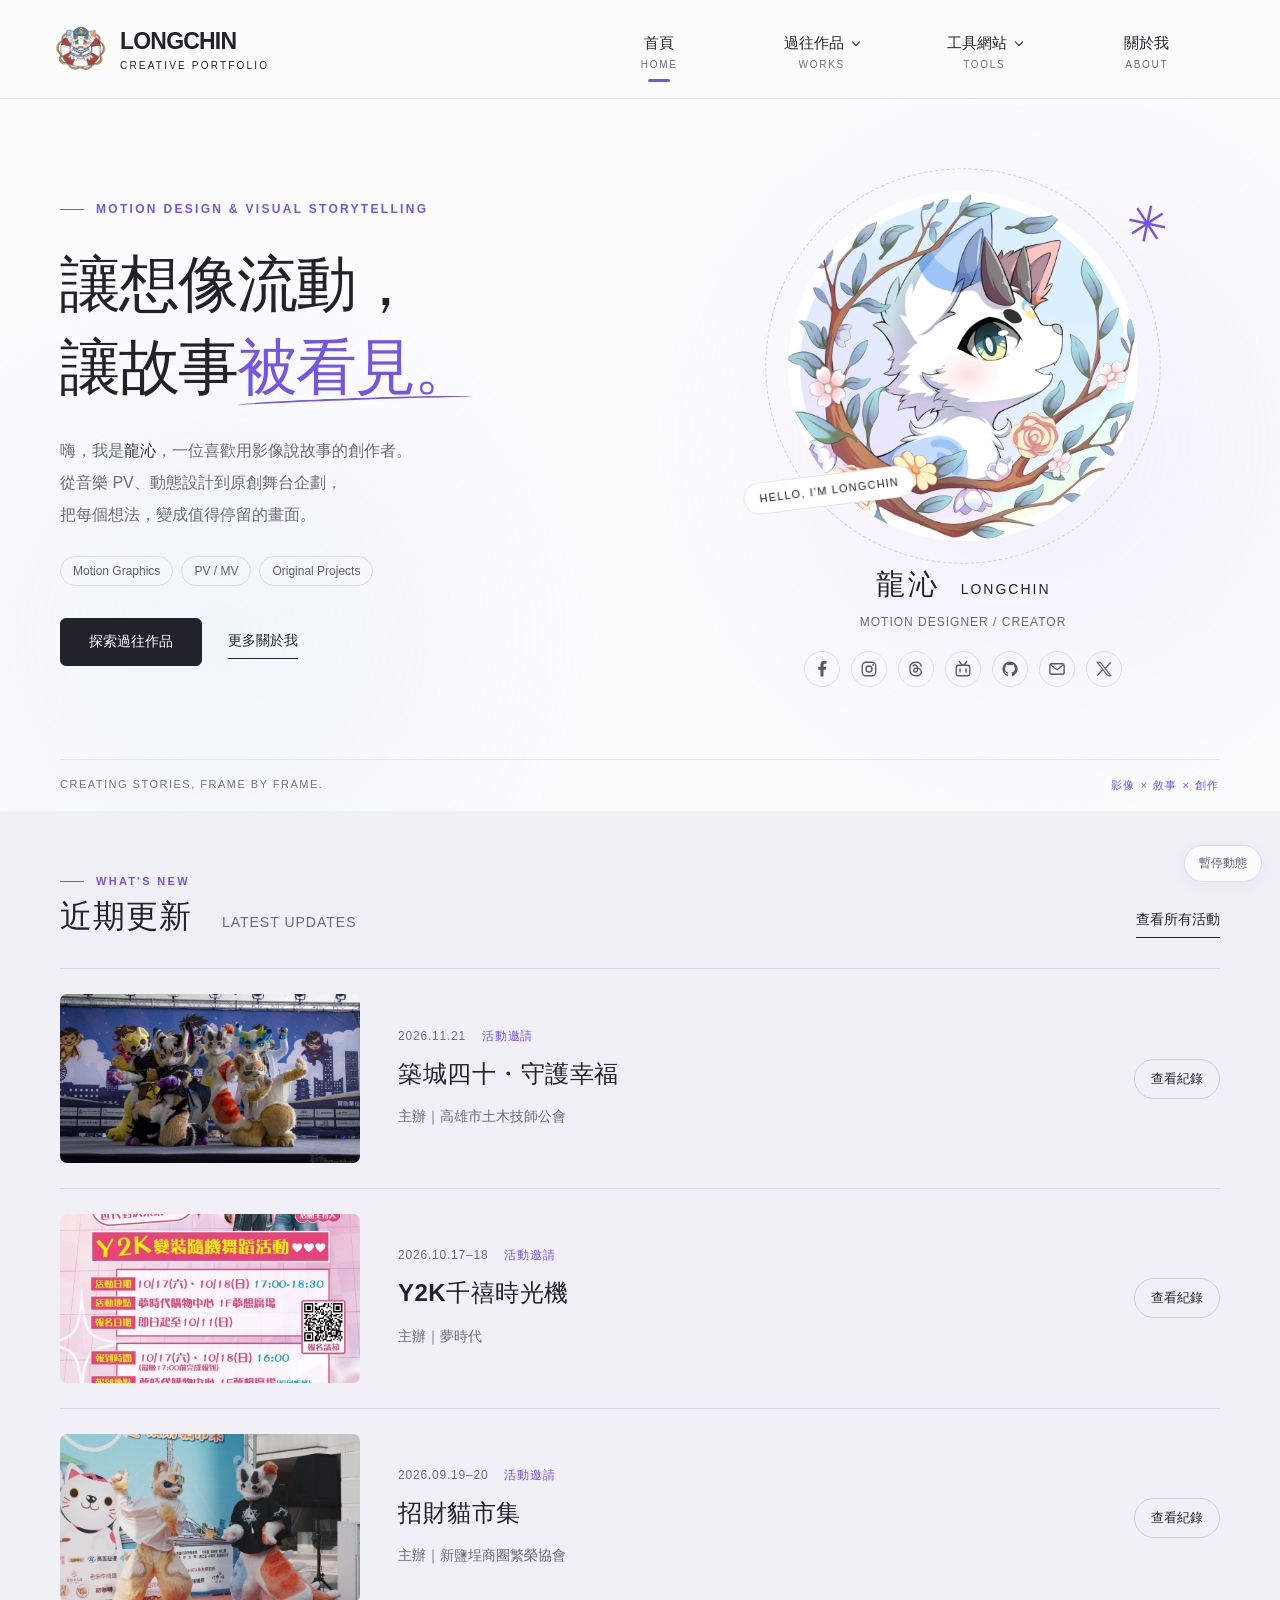
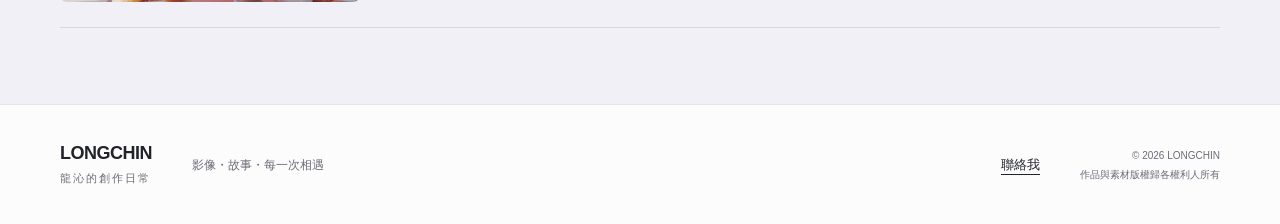
==== commit 1ae7d33f: "Align event details, correct market year and add page motion" ====
--- a/index.html
+++ b/index.html
@@ -1,3 +1,3 @@
 <!doctype html>
-<html lang="zh-Hant"><head><meta charset="utf-8"><meta name="viewport" content="width=device-width, initial-scale=1"><meta name="theme-color" content="#7455e8"><meta name="description" content="龍沁 LONGCHIN 的創作作品集。探索 PV 動畫、原創企劃、短影音宣傳與活動紀錄。"><title>龍沁 LONGCHIN｜影像與創作作品集</title><link rel="icon" href="assets/favicon.svg" type="image/svg+xml"><link rel="stylesheet" href="style.css"><script src="content.js" defer></script><script src="app.js" defer></script></head>
+<html lang="zh-Hant"><head><meta charset="utf-8"><meta name="viewport" content="width=device-width, initial-scale=1"><meta name="theme-color" content="#7455e8"><meta name="description" content="龍沁 LONGCHIN 的創作作品集。探索 PV 動畫、原創企劃、短影音宣傳與活動紀錄。"><title>龍沁 LONGCHIN｜影像與創作作品集</title><link rel="icon" href="assets/favicon.svg" type="image/svg+xml"><link rel="stylesheet" href="style.css"><script src="content.js" defer></script><script src="app.js" defer></script><script src="motion.js" defer></script></head>
 <body><a class="skip" href="#main">跳至主要內容</a><header class="header"><div class="header-inner"><a class="brand" href="index.html" aria-label="龍沁 LONGCHIN 首頁"><img class="brand-mark" src="assets/brand-lifebuoy.png" alt="" width="56" height="56"><span>LONGCHIN<span class="brand-sub">CREATIVE PORTFOLIO</span></span></a><nav class="main-nav" aria-label="主要選單"><div class="nav-item"><a class="nav-link" data-nav="home" href="index.html">首頁<span>HOME</span></a></div><div class="nav-item dropdown"><button class="nav-link" data-nav="works" aria-expanded="false" aria-controls="works-menu">過往作品<i class="chevron"></i><span>WORKS</span></button><div class="dropdown-menu" id="works-menu"><a href="works.html">所有作品</a><a href="works.html?category=events">活動邀請</a><a href="works.html?category=pv">PV 動畫</a><a href="works.html?category=original">原創</a><a href="works.html?category=short">短影音宣傳</a><a href="works.html?category=tools">工具網站</a><a href="works.html?category=other">其他</a></div></div><div class="nav-item dropdown"><button class="nav-link" aria-expanded="false" aria-controls="tools-menu">工具網站<i class="chevron"></i><span>TOOLS</span></button><div class="dropdown-menu" id="tools-menu"><a href="https://wade990047.github.io/booth_checkout/" target="_blank" rel="noopener noreferrer">小攤日常 <small>攤位結帳工具</small></a></div></div><div class="nav-item"><a class="nav-link" data-nav="about" href="about.html">關於我<span>ABOUT</span></a></div></nav></div></header><main id="main" tabindex="-1"></main><footer><div class="footer-inner"><a class="footer-brand" href="index.html">LONGCHIN<span>龍沁的創作日常</span></a><p>影像・故事・每一次相遇</p><a href="mailto:wade990047@gmail.com">聯絡我</a><span class="copyright">© 2026 LONGCHIN<br>作品與素材版權歸各權利人所有</span></div></footer><noscript><p>請啟用 JavaScript 以瀏覽作品集與影片。</p></noscript></body></html>
--- a/style.css
+++ b/style.css
@@ -1,8 +1,61 @@
 @charset "UTF-8";
-:root{--ink:#22232a;--muted:#6c6b76;--purple:#7455e8;--light:#f3f0fb;--line:#e5e4e9;--paper:#fcfcfd;font-family:Arial,"Noto Sans TC","Microsoft JhengHei",sans-serif;color:var(--ink);background:var(--paper);font-synthesis:none}*{box-sizing:border-box}body{margin:0}a{color:inherit;text-decoration:none}button,input{font:inherit}button,a{-webkit-tap-highlight-color:transparent}button{cursor:pointer}button:disabled{cursor:default}img{display:block;max-width:100%}button:focus-visible,a:focus-visible,input:focus-visible{outline:3px solid var(--purple);outline-offset:5px}p{line-height:1.9}h1,h2,h3,p{margin-top:0}h1,h2,h3{line-height:1.35}::selection{background:#dcd1ff}.skip{position:fixed;top:-100px;left:12px;background:white;padding:12px;z-index:100}.skip:focus{top:12px}.header{position:sticky;top:0;background:rgba(252,252,253,.97);border-bottom:1px solid var(--line);z-index:50}.header-inner{max-width:1360px;margin:auto;display:flex;align-items:center;justify-content:space-between;padding:0 52px;min-height:98px;gap:60px}.brand{display:flex;align-items:center;gap:12px;font-size:23px;letter-spacing:-.8px;font-weight:800;flex-shrink:0}.brand-mark{display:block;width:56px;height:56px;object-fit:contain;flex-shrink:0}.brand-sub{display:block;letter-spacing:2.2px;font-size:10px;margin-top:5px;font-weight:500}.main-nav{display:grid;grid-template-columns:repeat(4,minmax(0,1fr));width:650px;max-width:100%}.nav-item{position:relative}.nav-link{position:relative;display:block;text-align:center;padding:24px 10px 19px;border:0;background:none;width:100%;font-weight:600;font-size:15px;white-space:nowrap;line-height:1.6;color:var(--ink)}.nav-link span{display:block;font-size:10px;letter-spacing:1.7px;color:var(--muted);margin-top:2px;font-weight:400}.nav-link.active:after{content:"";position:absolute;bottom:10px;width:22px;height:3px;background:var(--purple);left:calc(50% - 11px);border-radius:9px}.nav-link:hover{color:var(--purple)}.chevron{display:inline-block;border-right:1.5px solid currentColor;border-bottom:1.5px solid currentColor;width:6px;height:6px;transform:rotate(45deg);vertical-align:3px;margin-left:9px}.dropdown-menu{display:none;position:absolute;top:100%;left:0;min-width:100%;width:190px;padding:8px;background:#fff;border:1px solid var(--line);box-shadow:0 12px 35px #25203710;border-radius:0 0 12px 12px}.dropdown.open .dropdown-menu{display:block}.dropdown-menu a{display:block;padding:13px 15px;font-size:15px;border-radius:6px;white-space:nowrap}.dropdown-menu a:hover,.dropdown-menu a:focus-visible{background:var(--light);color:var(--purple)}.dropdown-menu small{display:block;margin-top:5px;font-size:12px;color:var(--muted)}.wrap{max-width:1256px;margin:auto;padding:0 48px}.hero{position:relative;display:grid;grid-template-columns:1.16fr 1fr;gap:50px;align-items:center;padding-top:74px;padding-bottom:64px;min-height:660px}.eyebrow{font-size:12px;letter-spacing:2.3px;font-weight:600;color:var(--purple);margin-bottom:27px;display:flex;gap:12px;align-items:center}.eyebrow:before{content:"";width:24px;height:1px;background:currentColor}.hero h1{font-size:clamp(42px,4.8vw,67px);letter-spacing:-2px;line-height:1.35;margin-bottom:26px;font-weight:750}.hero h1 em{font-style:normal;color:var(--purple);position:relative}.hero h1 em:after{content:"";position:absolute;bottom:-8px;left:0;width:100%;height:5px;border-top:2px solid var(--purple);border-radius:50%;transform:rotate(-2deg)}.hero-description{color:var(--muted);font-size:16px;line-height:2;max-width:450px;margin:0 0 25px}.hero-description strong{font-weight:600;color:var(--ink)}.tags{display:flex;gap:8px;flex-wrap:wrap}.tag{font-size:12px;border:1px solid #dcd9e5;border-radius:30px;padding:7px 12px;color:#62606b}.hero-actions{display:flex;align-items:center;gap:26px;margin-top:32px}.button{display:inline-flex;align-items:center;justify-content:center;padding:14px 28px;border-radius:6px;background:var(--ink);color:white;border:1px solid var(--ink);font-size:14px;font-weight:600;transition:background .2s,transform .2s}.button:hover{background:var(--purple);border-color:var(--purple);transform:translateY(-2px)}.text-link{font-size:14px;border-bottom:1px solid var(--ink);padding:8px 0}.text-link:hover{color:var(--purple);border-color:var(--purple)}.profile{text-align:center;position:relative;padding-top:10px}.portrait-frame{width:min(100%,350px);aspect-ratio:1;margin:0 auto 24px;position:relative;isolation:isolate}.portrait-frame:before{content:"";position:absolute;inset:0;border:1px solid #d8cfef;border-radius:50%;transform:scale(1.13);z-index:-1}.portrait-frame:after{content:"✳";position:absolute;right:-30px;top:5px;color:var(--purple);font-size:50px;transform:rotate(12deg)}.portrait-frame img{width:100%;height:100%;object-fit:cover;border-radius:50%;background:#ece6fa}.portrait-label{position:absolute;left:-45px;bottom:35px;background:white;border:1px solid var(--line);padding:9px 15px;border-radius:30px;font-size:11px;letter-spacing:1.2px;transform:rotate(-7deg)}.profile h2{font-size:29px;letter-spacing:3px;margin:16px 0 7px}.profile h2 span{font-size:14px;letter-spacing:2px;margin-left:10px;font-weight:400}.profile-sub{font-size:12px;color:var(--muted);letter-spacing:1px;margin-bottom:17px}.socials{display:flex;justify-content:center;gap:11px;flex-wrap:wrap}.social-link{display:flex;align-items:center;justify-content:center;width:36px;height:36px;border-radius:50%;border:1px solid #dedbe6;color:#5b5766;transition:.2s}.social-link svg{width:18px;height:18px;fill:currentColor}.social-link:hover{color:white;background:var(--purple);border-color:var(--purple);transform:translateY(-3px)}.hero-bottom{display:flex;justify-content:space-between;border-top:1px solid var(--line);padding:18px 0;font-size:11px;letter-spacing:1.5px;color:#777481}.hero-bottom span:last-child{color:var(--purple)}.recent-section{background:#f2f0f7;padding:64px 0 76px}.section-head{display:flex;justify-content:space-between;align-items:end;margin-bottom:30px;gap:20px}.section-head .eyebrow{margin:0 0 8px;font-size:11px}.section-head h2{font-size:32px;margin:0;letter-spacing:1px}.section-head h2 small{font-weight:400;font-size:14px;letter-spacing:1px;color:var(--muted);margin-left:20px}.update-row{display:grid;grid-template-columns:300px 1fr auto;align-items:center;gap:38px;padding:25px 0;border-top:1px solid #dbd7e5}.update-row:last-child{border-bottom:1px solid #dbd7e5}.update-thumb{aspect-ratio:16/9;overflow:hidden;border-radius:7px;background:#e6e3ed}.update-thumb img{height:100%;width:100%;object-fit:cover;transition:transform .4s}.update-row:hover img{transform:scale(1.035)}.update-meta{font-size:12px;color:var(--muted);margin-bottom:13px;letter-spacing:.8px}.update-meta b{font-weight:400;color:var(--purple);margin-left:16px}.update-copy h3{font-size:24px;letter-spacing:.5px;margin-bottom:13px}.update-copy p{margin-bottom:0;font-size:14px;color:var(--muted)}.update-read{font-size:13px;white-space:nowrap;border:1px solid #cfcbdb;border-radius:40px;padding:10px 16px;transition:.2s}.update-row:hover .update-read{background:var(--ink);color:white;border-color:var(--ink)}footer{background:var(--paper);border-top:1px solid var(--line)}.footer-inner{max-width:1256px;margin:auto;padding:38px 48px;display:flex;align-items:center;gap:40px;font-size:13px}.footer-brand{font-weight:800;font-size:18px;letter-spacing:-.5px}.footer-brand span{display:block;font-weight:400;font-size:11px;letter-spacing:2px;margin-top:7px;color:var(--muted)}.footer-inner p{color:var(--muted);margin:0;flex:1;font-size:12px}.footer-inner>a:not(.footer-brand){text-decoration:underline;text-underline-offset:5px}.copyright{text-align:right;font-size:10px;line-height:1.9;color:var(--muted)}.page-header{padding:66px 0 32px}.page-header .eyebrow{margin-bottom:15px}.page-header h1{font-size:44px;letter-spacing:1px;margin-bottom:12px}.page-header p{font-size:15px;color:var(--muted);margin:0}.filters{display:grid;grid-template-columns:repeat(7,minmax(0,1fr));border-bottom:1px solid var(--line);border-top:1px solid var(--line);margin:18px 0 28px}.filter{text-align:center;padding:18px 6px;font-size:14px;position:relative;white-space:nowrap}.filter.active{color:var(--purple);font-weight:700}.filter.active:after{content:"";position:absolute;height:3px;bottom:-1px;left:14%;right:14%;background:var(--purple)}.filter:hover{background:var(--light)}.collection-tools{display:flex;align-items:center;justify-content:space-between;margin-bottom:26px;gap:16px}.result-count{font-size:13px;color:var(--muted);flex-shrink:0}.search-box{display:flex;align-items:center;gap:10px;border:1px solid var(--line);border-radius:6px;padding:10px 14px;max-width:300px;color:var(--muted)}.search-box svg{width:17px;height:17px;flex-shrink:0}.search-box input{border:0;background:none;outline:none;width:100%;min-width:0;font-size:14px;color:var(--ink)}.work-grid{display:grid;grid-template-columns:repeat(3,minmax(0,1fr));gap:37px 24px;padding-bottom:76px}.work-card{display:block;min-width:0}.work-image{position:relative;aspect-ratio:16/10;background:#eeedf2;overflow:hidden;border-radius:7px}.work-image img{width:100%;height:100%;object-fit:cover;transition:transform .4s}.work-card:hover .work-image img{transform:scale(1.045)}.work-card.portrait .work-image img{object-fit:contain}.work-image .play{position:absolute;bottom:13px;right:13px;color:white;background:#22232ad9;border:1px solid #ffffff55;border-radius:50%;width:34px;height:34px;display:grid;place-items:center;font-size:12px}.card-category{display:block;font-size:11px;letter-spacing:1px;color:var(--purple);margin:15px 0 7px}.work-card h2{font-size:17px;margin:0 0 6px;overflow-wrap:anywhere}.work-card p{font-size:12px;color:var(--muted);margin:0}.empty{grid-column:1/-1;text-align:center;padding:70px 16px;color:var(--muted)}.breadcrumb{font-size:13px;color:var(--muted);display:flex;flex-wrap:wrap;gap:10px;padding-top:35px}.breadcrumb a:hover{color:var(--purple)}.detail-title{padding-top:35px}.detail-title h1{font-size:40px;line-height:1.4;overflow-wrap:anywhere;margin-bottom:17px}.detail-title .eyebrow{margin-bottom:15px}.detail-intro{display:grid;grid-template-columns:1.4fr 1fr;gap:50px;padding-bottom:32px;border-bottom:1px solid var(--line);margin-bottom:36px}.detail-intro p{color:var(--muted);font-size:15px;margin:0}.detail-facts{display:grid;grid-template-columns:80px 1fr;font-size:13px;gap:10px;margin:0;align-content:start}.detail-facts dt{color:var(--muted)}.detail-facts dd{margin:0}.media-stack{display:grid;gap:35px}.media-stack figure{margin:0}.media-stack video{display:block;width:100%;max-height:75vh;background:#121217;border-radius:8px}.media-stack figcaption{font-size:12px;color:var(--muted);margin-top:10px;line-height:1.6}.gallery{display:grid;grid-template-columns:repeat(2,minmax(0,1fr));gap:25px}.gallery img{width:100%;max-height:680px;object-fit:contain;background:#f1f0f5;border-radius:6px}.credits{margin-top:45px;padding:32px;background:var(--light);border-radius:8px}.credits h2{font-size:19px;margin-bottom:16px}.credit-lines{white-space:pre-wrap;line-height:1.9;font-size:14px;color:#5f5a6c;overflow-wrap:anywhere}.credit-lines a{color:var(--purple);text-decoration:underline;text-underline-offset:3px}.back-works{margin:32px 0 64px}.about-grid{display:grid;grid-template-columns:1fr 1.3fr;gap:70px;padding:20px 0 76px;align-items:start}.about-photo{padding:32px;background:var(--light);border-radius:10px}.about-photo img{border-radius:50%;max-width:300px;margin:auto}.about-photo h2{text-align:center;font-size:25px;margin:25px 0 7px}.about-photo p{text-align:center;color:var(--muted);font-size:13px}.about-copy h2{font-size:27px;margin:0 0 16px}.about-copy>p{font-size:16px;color:var(--muted);margin-bottom:28px}.about-copy h3{font-size:19px;margin:30px 0 12px}.about-services{list-style:none;padding:0;margin:0}.about-services li{border-top:1px solid var(--line);padding:18px 0;font-size:15px;display:flex;gap:15px;align-items:baseline}.about-services b{width:110px;flex-shrink:0}.about-services span{font-size:14px;color:var(--muted);line-height:1.8}.contact-box{margin-top:32px;padding:24px;background:var(--light);border-left:3px solid var(--purple)}.contact-box p{font-size:14px;margin-bottom:10px}.contact-box a{font-size:16px;overflow-wrap:anywhere;color:var(--purple)}
+:root{--ink:#22232a;--muted:#6c6b76;--purple:#7455e8;--light:#f3f0fb;--line:#e5e4e9;--paper:#fcfcfd;font-family:Arial,"Noto Sans TC","Microsoft JhengHei",sans-serif;color:var(--ink);background:var(--paper);font-synthesis:none}*{box-sizing:border-box}body{margin:0}a{color:inherit;text-decoration:none}button,input{font:inherit}button,a{-webkit-tap-highlight-color:transparent}button{cursor:pointer}button:disabled{cursor:default}img{display:block;max-width:100%}button:focus-visible,a:focus-visible,input:focus-visible{outline:3px solid var(--purple);outline-offset:5px}p{line-height:1.9}h1,h2,h3,p{margin-top:0}h1,h2,h3{line-height:1.35}::selection{background:#dcd1ff}.skip{position:fixed;top:-100px;left:12px;background:white;padding:12px;z-index:100}.skip:focus{top:12px}.header{position:sticky;top:0;background:rgba(252,252,253,.97);border-bottom:1px solid var(--line);z-index:50}.header-inner{max-width:1360px;margin:auto;display:flex;align-items:center;justify-content:space-between;padding:0 52px;min-height:98px;gap:60px}.brand{display:flex;align-items:center;gap:12px;font-size:23px;letter-spacing:-.8px;font-weight:800;flex-shrink:0}.brand-mark{display:block;width:56px;height:56px;object-fit:contain;flex-shrink:0}.brand-sub{display:block;letter-spacing:2.2px;font-size:10px;margin-top:5px;font-weight:500}.main-nav{display:grid;grid-template-columns:repeat(4,minmax(0,1fr));width:650px;max-width:100%}.nav-item{position:relative}.nav-link{position:relative;display:block;text-align:center;padding:24px 10px 19px;border:0;background:none;width:100%;font-weight:600;font-size:15px;white-space:nowrap;line-height:1.6;color:var(--ink)}.nav-link span{display:block;font-size:10px;letter-spacing:1.7px;color:var(--muted);margin-top:2px;font-weight:400}.nav-link.active:after{content:"";position:absolute;bottom:10px;width:22px;height:3px;background:var(--purple);left:calc(50% - 11px);border-radius:9px}.nav-link:hover{color:var(--purple)}.chevron{display:inline-block;border-right:1.5px solid currentColor;border-bottom:1.5px solid currentColor;width:6px;height:6px;transform:rotate(45deg);vertical-align:3px;margin-left:9px}.dropdown-menu{display:none;position:absolute;top:100%;left:0;min-width:100%;width:190px;padding:8px;background:#fff;border:1px solid var(--line);box-shadow:0 12px 35px #25203710;border-radius:0 0 12px 12px}.dropdown.open .dropdown-menu{display:block}.dropdown-menu a{display:block;padding:13px 15px;font-size:15px;border-radius:6px;white-space:nowrap}.dropdown-menu a:hover,.dropdown-menu a:focus-visible{background:var(--light);color:var(--purple)}.dropdown-menu small{display:block;margin-top:5px;font-size:12px;color:var(--muted)}.wrap{max-width:1256px;margin:auto;padding:0 48px}.hero{position:relative;display:grid;grid-template-columns:1.16fr 1fr;gap:50px;align-items:center;padding-top:74px;padding-bottom:64px;min-height:660px}.eyebrow{font-size:12px;letter-spacing:2.3px;font-weight:600;color:var(--purple);margin-bottom:27px;display:flex;gap:12px;align-items:center}.eyebrow:before{content:"";width:24px;height:1px;background:currentColor}.hero h1{font-size:clamp(42px,4.8vw,67px);letter-spacing:-2px;line-height:1.35;margin-bottom:26px;font-weight:750}.hero h1 em{font-style:normal;color:var(--purple);position:relative}.hero h1 em:after{content:"";position:absolute;bottom:-8px;left:0;width:100%;height:5px;border-top:2px solid var(--purple);border-radius:50%;transform:rotate(-2deg)}.hero-description{color:var(--muted);font-size:16px;line-height:2;max-width:450px;margin:0 0 25px}.hero-description strong{font-weight:600;color:var(--ink)}.tags{display:flex;gap:8px;flex-wrap:wrap}.tag{font-size:12px;border:1px solid #dcd9e5;border-radius:30px;padding:7px 12px;color:#62606b}.hero-actions{display:flex;align-items:center;gap:26px;margin-top:32px}.button{display:inline-flex;align-items:center;justify-content:center;padding:14px 28px;border-radius:6px;background:var(--ink);color:white;border:1px solid var(--ink);font-size:14px;font-weight:600;transition:background .2s,transform .2s}.button:hover{background:var(--purple);border-color:var(--purple);transform:translateY(-2px)}.text-link{font-size:14px;border-bottom:1px solid var(--ink);padding:8px 0}.text-link:hover{color:var(--purple);border-color:var(--purple)}.profile{text-align:center;position:relative;padding-top:10px}.portrait-frame{width:min(100%,350px);aspect-ratio:1;margin:0 auto 24px;position:relative;isolation:isolate}.portrait-frame:before{content:"";position:absolute;inset:0;border:1px solid #d8cfef;border-radius:50%;transform:scale(1.13);z-index:-1}.portrait-frame:after{content:"✳";position:absolute;right:-30px;top:5px;color:var(--purple);font-size:50px;transform:rotate(12deg)}.portrait-frame img{width:100%;height:100%;object-fit:cover;border-radius:50%;background:#ece6fa}.portrait-label{position:absolute;left:-45px;bottom:35px;background:white;border:1px solid var(--line);padding:9px 15px;border-radius:30px;font-size:11px;letter-spacing:1.2px;transform:rotate(-7deg)}.profile h2{font-size:29px;letter-spacing:3px;margin:16px 0 7px}.profile h2 span{font-size:14px;letter-spacing:2px;margin-left:10px;font-weight:400}.profile-sub{font-size:12px;color:var(--muted);letter-spacing:1px;margin-bottom:17px}.socials{display:flex;justify-content:center;gap:11px;flex-wrap:wrap}.social-link{display:flex;align-items:center;justify-content:center;width:36px;height:36px;border-radius:50%;border:1px solid #dedbe6;color:#5b5766;transition:.2s}.social-link svg{width:18px;height:18px;fill:currentColor}.social-link:hover{color:white;background:var(--purple);border-color:var(--purple);transform:translateY(-3px)}.hero-bottom{display:flex;justify-content:space-between;border-top:1px solid var(--line);padding:18px 0;font-size:11px;letter-spacing:1.5px;color:#777481}.hero-bottom span:last-child{color:var(--purple)}.recent-section{background:#f2f0f7;padding:64px 0 76px}.section-head{display:flex;justify-content:space-between;align-items:end;margin-bottom:30px;gap:20px}.section-head .eyebrow{margin:0 0 8px;font-size:11px}.section-head h2{font-size:32px;margin:0;letter-spacing:1px}.section-head h2 small{font-weight:400;font-size:14px;letter-spacing:1px;color:var(--muted);margin-left:20px}.update-row{display:grid;grid-template-columns:300px 1fr auto;align-items:center;gap:38px;padding:25px 0;border-top:1px solid #dbd7e5}.update-row:last-child{border-bottom:1px solid #dbd7e5}.update-thumb{aspect-ratio:16/9;overflow:hidden;border-radius:7px;background:#e6e3ed}.update-thumb img{height:100%;width:100%;object-fit:cover;transition:transform .4s}.update-row:hover img{transform:scale(1.035)}.update-meta{font-size:12px;color:var(--muted);margin-bottom:13px;letter-spacing:.8px}.update-meta b{font-weight:400;color:var(--purple);margin-left:16px}.update-copy h3{font-size:24px;letter-spacing:.5px;margin-bottom:13px}.update-copy p{margin-bottom:0;font-size:14px;color:var(--muted)}.update-read{font-size:13px;white-space:nowrap;border:1px solid #cfcbdb;border-radius:40px;padding:10px 16px;transition:.2s}.update-row:hover .update-read{background:var(--ink);color:white;border-color:var(--ink)}footer{background:var(--paper);border-top:1px solid var(--line)}.footer-inner{max-width:1256px;margin:auto;padding:38px 48px;display:flex;align-items:center;gap:40px;font-size:13px}.footer-brand{font-weight:800;font-size:18px;letter-spacing:-.5px}.footer-brand span{display:block;font-weight:400;font-size:11px;letter-spacing:2px;margin-top:7px;color:var(--muted)}.footer-inner p{color:var(--muted);margin:0;flex:1;font-size:12px}.footer-inner>a:not(.footer-brand){text-decoration:underline;text-underline-offset:5px}.copyright{text-align:right;font-size:10px;line-height:1.9;color:var(--muted)}.page-header{padding:66px 0 32px}.page-header .eyebrow{margin-bottom:15px}.page-header h1{font-size:44px;letter-spacing:1px;margin-bottom:12px}.page-header p{font-size:15px;color:var(--muted);margin:0}.filters{display:grid;grid-template-columns:repeat(7,minmax(0,1fr));border-bottom:1px solid var(--line);border-top:1px solid var(--line);margin:18px 0 28px}.filter{text-align:center;padding:18px 6px;font-size:14px;position:relative;white-space:nowrap}.filter.active{color:var(--purple);font-weight:700}.filter.active:after{content:"";position:absolute;height:3px;bottom:-1px;left:14%;right:14%;background:var(--purple)}.filter:hover{background:var(--light)}.collection-tools{display:flex;align-items:center;justify-content:space-between;margin-bottom:26px;gap:16px}.result-count{font-size:13px;color:var(--muted);flex-shrink:0}.search-box{display:flex;align-items:center;gap:10px;border:1px solid var(--line);border-radius:6px;padding:10px 14px;max-width:300px;color:var(--muted)}.search-box svg{width:17px;height:17px;flex-shrink:0}.search-box input{border:0;background:none;outline:none;width:100%;min-width:0;font-size:14px;color:var(--ink)}.work-grid{display:grid;grid-template-columns:repeat(3,minmax(0,1fr));gap:37px 24px;padding-bottom:76px}.work-card{display:block;min-width:0}.work-image{position:relative;aspect-ratio:16/10;background:#eeedf2;overflow:hidden;border-radius:7px}.work-image img{width:100%;height:100%;object-fit:cover;transition:transform .4s}.work-card:hover .work-image img{transform:scale(1.045)}.work-card.portrait .work-image img{object-fit:contain}.work-image .play{position:absolute;bottom:13px;right:13px;color:white;background:#22232ad9;border:1px solid #ffffff55;border-radius:50%;width:34px;height:34px;display:grid;place-items:center;font-size:12px}.card-category{display:block;font-size:11px;letter-spacing:1px;color:var(--purple);margin:15px 0 7px}.work-card h2{font-size:17px;margin:0 0 6px;overflow-wrap:anywhere}.work-card p{font-size:12px;color:var(--muted);margin:0}.empty{grid-column:1/-1;text-align:center;padding:70px 16px;color:var(--muted)}.breadcrumb{font-size:13px;color:var(--muted);display:flex;flex-wrap:wrap;gap:10px;padding-top:35px}.breadcrumb a:hover{color:var(--purple)}.detail-title{padding-top:35px}.detail-title h1{font-size:40px;line-height:1.4;overflow-wrap:anywhere;margin-bottom:17px}.detail-title .eyebrow{margin-bottom:15px}.detail-intro{display:grid;grid-template-columns:minmax(0,1.4fr) minmax(0,1fr);gap:50px;padding-bottom:32px;border-bottom:1px solid var(--line);margin-bottom:36px}.detail-intro p{color:var(--muted);font-size:15px;margin:0}.detail-facts{display:grid;grid-template-columns:80px minmax(0,1fr);font-size:13px;line-height:1.8;column-gap:10px;row-gap:6px;margin:0;min-width:0;align-content:start;align-items:baseline}.detail-facts dt{color:var(--muted);white-space:nowrap}.detail-facts dt,.detail-facts dd{margin:0;min-width:0;line-height:1.8}.detail-facts dd{overflow-wrap:anywhere;font-variant-numeric:tabular-nums}.media-stack{display:grid;gap:35px}.media-stack figure{margin:0}.media-stack video{display:block;width:100%;max-height:75vh;background:#121217;border-radius:8px}.media-stack figcaption{font-size:12px;color:var(--muted);margin-top:10px;line-height:1.6}.gallery{display:grid;grid-template-columns:repeat(2,minmax(0,1fr));gap:25px}.gallery img{width:100%;max-height:680px;object-fit:contain;background:#f1f0f5;border-radius:6px}.credits{margin-top:45px;padding:32px;background:var(--light);border-radius:8px}.credits h2{font-size:19px;margin-bottom:16px}.credit-lines{white-space:pre-wrap;line-height:1.9;font-size:14px;color:#5f5a6c;overflow-wrap:anywhere}.credit-lines a{color:var(--purple);text-decoration:underline;text-underline-offset:3px}.back-works{margin:32px 0 64px}.about-grid{display:grid;grid-template-columns:1fr 1.3fr;gap:70px;padding:20px 0 76px;align-items:start}.about-photo{padding:32px;background:var(--light);border-radius:10px}.about-photo img{border-radius:50%;max-width:300px;margin:auto}.about-photo h2{text-align:center;font-size:25px;margin:25px 0 7px}.about-photo p{text-align:center;color:var(--muted);font-size:13px}.about-copy h2{font-size:27px;margin:0 0 16px}.about-copy>p{font-size:16px;color:var(--muted);margin-bottom:28px}.about-copy h3{font-size:19px;margin:30px 0 12px}.about-services{list-style:none;padding:0;margin:0}.about-services li{border-top:1px solid var(--line);padding:18px 0;font-size:15px;display:flex;gap:15px;align-items:baseline}.about-services b{width:110px;flex-shrink:0}.about-services span{font-size:14px;color:var(--muted);line-height:1.8}.contact-box{margin-top:32px;padding:24px;background:var(--light);border-left:3px solid var(--purple)}.contact-box p{font-size:14px;margin-bottom:10px}.contact-box a{font-size:16px;overflow-wrap:anywhere;color:var(--purple)}
 @media(min-width:1600px){.hero{min-height:720px;padding-top:90px;padding-bottom:90px}}
 @media(max-width:1050px){.header-inner{padding:0 30px;gap:20px}.main-nav{width:560px}.hero{gap:30px}.portrait-frame{width:280px}.portrait-label{left:-20px}.hero h1{font-size:48px}.update-row{grid-template-columns:250px 1fr;gap:28px}.update-read{display:none}.footer-inner{gap:22px}.work-grid{grid-template-columns:repeat(2,minmax(0,1fr))}}
 @media(max-width:720px){.header-inner{padding:16px 20px 0;flex-wrap:wrap;gap:10px}.brand{font-size:20px;margin:auto}.brand-mark{width:44px;height:44px}.brand-sub{font-size:8px}.main-nav{width:100%}.nav-link{padding:13px 4px 19px;font-size:13px}.nav-link span{font-size:9px}.dropdown-menu{width:174px;left:50%;transform:translateX(-50%)}.wrap{padding:0 24px}.hero{padding-top:45px;padding-bottom:40px;gap:52px;grid-template-columns:1fr;min-height:0}.hero h1{font-size:46px;letter-spacing:-1.3px}.eyebrow{font-size:10px;margin-bottom:21px}.hero-description{font-size:15px;max-width:100%}.hero-actions{margin-top:24px}.profile{padding:8px 0 10px}.portrait-frame{width:270px;margin-bottom:26px}.profile h2{font-size:25px}.hero-bottom{font-size:9px;letter-spacing:1px;gap:12px}.recent-section{padding:38px 0 46px}.section-head{margin-bottom:20px}.section-head h2{font-size:26px}.section-head h2 small{display:block;font-size:11px;margin:6px 0 0}.section-head .text-link{font-size:12px}.update-row{grid-template-columns:125px 1fr;gap:18px;padding:21px 0;align-items:start}.update-thumb{aspect-ratio:1.2}.update-meta{font-size:10px;letter-spacing:0;margin-bottom:7px}.update-meta b{margin-left:6px}.update-copy h3{font-size:16px;line-height:1.6;margin-bottom:7px}.update-copy p{font-size:11px;line-height:1.7}.footer-inner{padding:30px 24px;gap:24px;flex-wrap:wrap}.footer-inner p{display:none}.footer-inner>a:not(.footer-brand){margin-left:auto}.copyright{width:100%;text-align:left;font-size:10px}.page-header{padding-top:38px;padding-bottom:20px}.page-header h1{font-size:32px}.page-header p{font-size:14px}.filters{grid-template-columns:repeat(3,minmax(0,1fr));margin:12px 0 22px}.filter{font-size:13px;padding:15px 3px}.work-grid{gap:28px 14px;padding-bottom:45px}.work-card h2{font-size:14px}.work-card p{font-size:11px}.card-category{font-size:10px;margin-top:12px}.work-image{aspect-ratio:1.3}.work-image .play{width:27px;height:27px;right:8px;bottom:8px;font-size:10px}.collection-tools{gap:12px}.search-box{max-width:210px;padding:9px 10px}.search-box input{font-size:13px}.result-count{font-size:12px}.detail-title{padding-top:25px}.detail-title h1{font-size:29px}.detail-intro{grid-template-columns:1fr;gap:22px}.gallery{grid-template-columns:1fr}.credits{padding:22px}.about-grid{grid-template-columns:1fr;gap:35px;padding-bottom:48px}.about-photo{padding:25px}.about-photo img{max-width:230px}.about-copy h2{font-size:25px}.about-services li{display:block}.about-services span{display:block;margin-top:8px}}
 @media(prefers-reduced-motion:reduce){*{scroll-behavior:auto!important;transition:none!important;animation:none!important}}
 
 .gallery-section h2{font-size:21px;margin:0 0 22px}.event-posters{display:grid;grid-template-columns:repeat(auto-fit,minmax(240px,1fr));gap:24px}.event-posters img{max-height:680px;max-width:100%;width:auto;object-fit:contain;border-radius:6px}.tool-visit{display:flex;align-items:center;gap:18px;margin-top:28px;flex-wrap:wrap}.tool-visit span{font-size:13px;color:var(--muted)}
+
+.tool-usage{padding:clamp(22px,4vw,40px);background:var(--light);border:1px solid var(--line);border-radius:8px;min-width:0}
+.tool-usage h2{font-size:24px;margin:0 0 28px}
+.usage-steps{margin:0;padding-left:26px}
+.usage-steps li{padding-left:10px;margin-bottom:24px}
+.usage-steps li::marker{color:var(--purple);font-weight:700}
+.usage-steps h3{font-size:17px;margin:0 0 8px}
+.usage-steps p{font-size:15px;color:var(--muted);margin:0}
+.usage-notes{border-top:1px solid #dcd9e5;padding-top:22px;margin-top:28px}
+.usage-notes h3{font-size:16px;margin:0 0 12px}
+.usage-notes ul{margin:0;padding-left:20px;font-size:14px;line-height:1.9;color:var(--muted)}
+.usage-notes li+li{margin-top:10px}
+.usage-source{display:inline-block;max-width:100%;line-height:1.8;margin-top:22px;overflow-wrap:anywhere}
+
+
+/* Flowing light, floating portrait and optional entrance motion. */
+body{isolation:isolate}
+.motion-ambient{position:fixed;inset:0;z-index:-1;overflow:hidden;pointer-events:none}
+.motion-ambient span{position:absolute;display:block;width:min(65vw,800px);height:min(65vw,800px);border-radius:50%;opacity:.75;animation-play-state:paused}
+.motion-ambient span:first-child{top:5%;right:-12%;background:radial-gradient(ellipse,#c9baf740,transparent 68%);animation:ambient-drift 20s ease-in-out infinite alternate paused}
+.motion-ambient span:last-child{bottom:-15%;left:-14%;background:radial-gradient(ellipse,#b5ddea3b,transparent 68%);animation:ambient-drift 26s ease-in-out -8s infinite alternate-reverse paused}
+.motion-toggle{position:fixed;right:18px;bottom:18px;z-index:45;padding:9px 14px;border:1px solid #ded8ee;border-radius:24px;background:#fcfcfdf2;color:#625a73;box-shadow:0 4px 18px #30234d0d;font-size:12px;line-height:1.4}
+.motion-toggle[hidden]{display:none}
+.motion-toggle:hover{color:var(--purple);border-color:var(--purple)}
+.motion-toggle:focus-visible{outline-offset:3px}
+@media(prefers-reduced-motion:no-preference){
+ html[data-motion] .portrait-frame{animation:portrait-drift 7s ease-in-out infinite paused}
+ html[data-motion] .portrait-frame:before{border-style:dashed;animation:orbit-turn 55s linear infinite paused}
+ html[data-motion] .portrait-frame:after{animation:star-turn 24s linear infinite paused}
+ html[data-motion] .portrait-label{animation:label-drift 6s ease-in-out infinite paused}
+ html[data-motion] .hero h1 em:after{transform-origin:left;animation:underline-flow 5s ease-in-out infinite paused}
+ html[data-motion="running"] .motion-ambient span,
+ html[data-motion="running"] .portrait-frame,
+ html[data-motion="running"] .portrait-frame:before,
+ html[data-motion="running"] .portrait-frame:after,
+ html[data-motion="running"] .portrait-label,
+ html[data-motion="running"] .hero h1 em:after{animation-play-state:running}
+ html[data-motion="running"] .dropdown.open .dropdown-menu{animation:menu-arrive .2s ease-out}
+ .work-card .work-image{transition:box-shadow .35s,translate .35s}
+ .work-card:hover .work-image{translate:0 -5px;box-shadow:0 12px 28px #41335d1a}
+}
+@keyframes ambient-drift{from{transform:translate3d(-8%,-6%,0) scale(.95)}to{transform:translate3d(18%,14%,0) scale(1.15)}}
+@keyframes portrait-drift{0%,100%{transform:translateY(0) rotate(-1deg)}50%{transform:translateY(-16px) rotate(1deg)}}
+@keyframes orbit-turn{from{transform:scale(1.13) rotate(0)}to{transform:scale(1.13) rotate(360deg)}}
+@keyframes star-turn{from{transform:rotate(12deg)}to{transform:rotate(372deg)}}
+@keyframes label-drift{0%,100%{transform:translateY(0) rotate(-7deg)}50%{transform:translateY(6px) rotate(-3deg)}}
+@keyframes underline-flow{0%,100%{transform:scaleX(.88) rotate(-2deg)}50%{transform:scaleX(1.04) rotate(-1deg)}}
+@keyframes menu-arrive{from{opacity:0;translate:0 8px}to{opacity:1;translate:0 0}}
+@media(max-width:720px){
+ .motion-ambient span{width:95vw;height:95vw}
+ .motion-toggle{right:12px;bottom:calc(12px + env(safe-area-inset-bottom,0px));font-size:11px;padding:8px 12px}
+}
+@media print{.motion-ambient,.motion-toggle{display:none}}
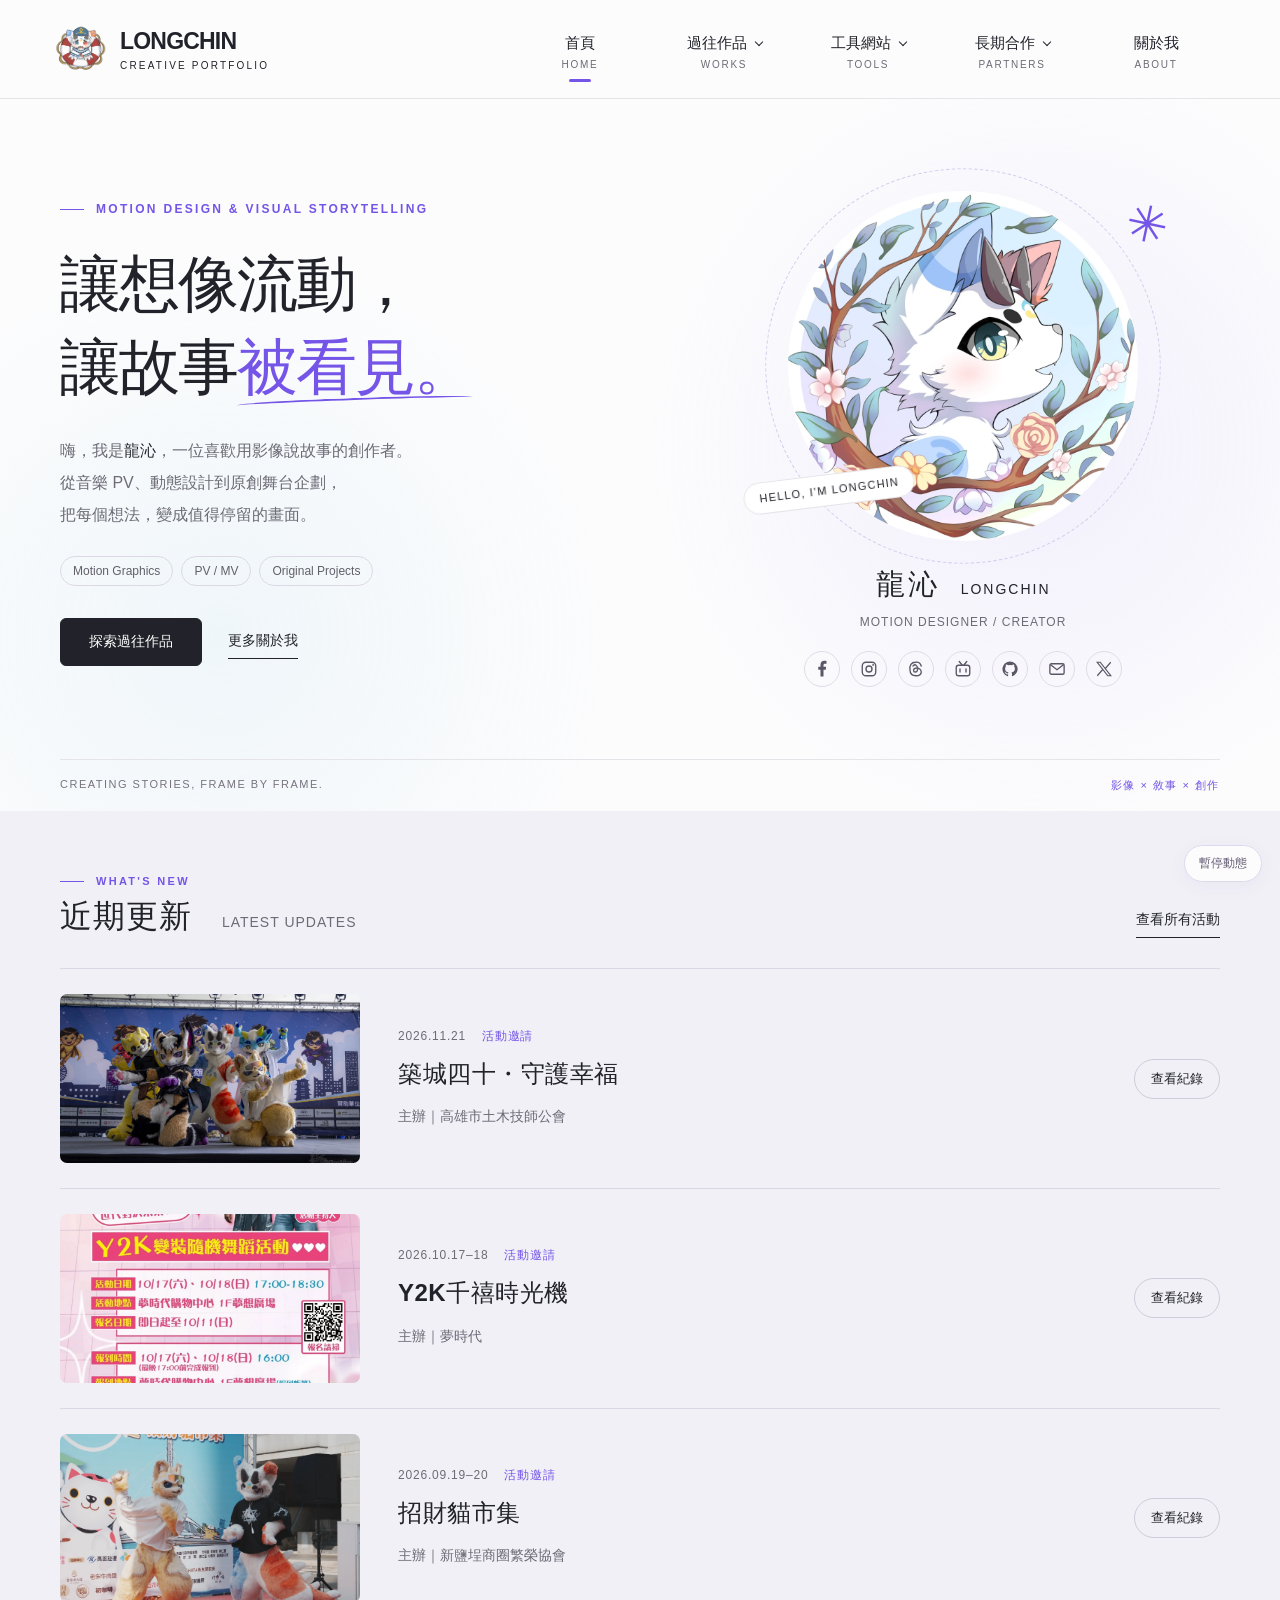
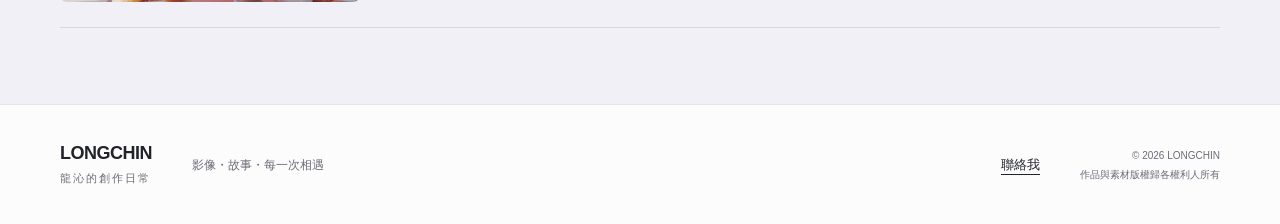
==== commit 87eb14aa: "Add long-term partners menu and placeholder pages" ====
--- a/index.html
+++ b/index.html
@@ -1,3 +1,3 @@
 <!doctype html>
 <html lang="zh-Hant"><head><meta charset="utf-8"><meta name="viewport" content="width=device-width, initial-scale=1"><meta name="theme-color" content="#7455e8"><meta name="description" content="龍沁 LONGCHIN 的創作作品集。探索 PV 動畫、原創企劃、短影音宣傳與活動紀錄。"><title>龍沁 LONGCHIN｜影像與創作作品集</title><link rel="icon" href="assets/favicon.svg" type="image/svg+xml"><link rel="stylesheet" href="style.css"><script src="content.js" defer></script><script src="app.js" defer></script><script src="motion.js" defer></script></head>
-<body><a class="skip" href="#main">跳至主要內容</a><header class="header"><div class="header-inner"><a class="brand" href="index.html" aria-label="龍沁 LONGCHIN 首頁"><img class="brand-mark" src="assets/brand-lifebuoy.png" alt="" width="56" height="56"><span>LONGCHIN<span class="brand-sub">CREATIVE PORTFOLIO</span></span></a><nav class="main-nav" aria-label="主要選單"><div class="nav-item"><a class="nav-link" data-nav="home" href="index.html">首頁<span>HOME</span></a></div><div class="nav-item dropdown"><button class="nav-link" data-nav="works" aria-expanded="false" aria-controls="works-menu">過往作品<i class="chevron"></i><span>WORKS</span></button><div class="dropdown-menu" id="works-menu"><a href="works.html">所有作品</a><a href="works.html?category=events">活動邀請</a><a href="works.html?category=pv">PV 動畫</a><a href="works.html?category=original">原創</a><a href="works.html?category=short">短影音宣傳</a><a href="works.html?category=tools">工具網站</a><a href="works.html?category=other">其他</a></div></div><div class="nav-item dropdown"><button class="nav-link" aria-expanded="false" aria-controls="tools-menu">工具網站<i class="chevron"></i><span>TOOLS</span></button><div class="dropdown-menu" id="tools-menu"><a href="https://wade990047.github.io/booth_checkout/" target="_blank" rel="noopener noreferrer">小攤日常 <small>攤位結帳工具</small></a></div></div><div class="nav-item"><a class="nav-link" data-nav="about" href="about.html">關於我<span>ABOUT</span></a></div></nav></div></header><main id="main" tabindex="-1"></main><footer><div class="footer-inner"><a class="footer-brand" href="index.html">LONGCHIN<span>龍沁的創作日常</span></a><p>影像・故事・每一次相遇</p><a href="mailto:wade990047@gmail.com">聯絡我</a><span class="copyright">© 2026 LONGCHIN<br>作品與素材版權歸各權利人所有</span></div></footer><noscript><p>請啟用 JavaScript 以瀏覽作品集與影片。</p></noscript></body></html>
+<body><a class="skip" href="#main">跳至主要內容</a><header class="header"><div class="header-inner"><a class="brand" href="index.html" aria-label="龍沁 LONGCHIN 首頁"><img class="brand-mark" src="assets/brand-lifebuoy.png" alt="" width="56" height="56"><span>LONGCHIN<span class="brand-sub">CREATIVE PORTFOLIO</span></span></a><nav class="main-nav" aria-label="主要選單"><div class="nav-item"><a class="nav-link" data-nav="home" href="index.html">首頁<span>HOME</span></a></div><div class="nav-item dropdown"><button class="nav-link" data-nav="works" aria-expanded="false" aria-controls="works-menu">過往作品<i class="chevron"></i><span>WORKS</span></button><div class="dropdown-menu" id="works-menu"><a href="works.html">所有作品</a><a href="works.html?category=events">活動邀請</a><a href="works.html?category=pv">PV 動畫</a><a href="works.html?category=original">原創</a><a href="works.html?category=short">短影音宣傳</a><a href="works.html?category=tools">工具網站</a><a href="works.html?category=other">其他</a></div></div><div class="nav-item dropdown"><button class="nav-link" aria-expanded="false" aria-controls="tools-menu">工具網站<i class="chevron"></i><span>TOOLS</span></button><div class="dropdown-menu" id="tools-menu"><a href="https://wade990047.github.io/booth_checkout/" target="_blank" rel="noopener noreferrer">小攤日常 <small>攤位結帳工具</small></a></div></div><div class="nav-item dropdown"><button class="nav-link" data-nav="partners" aria-expanded="false" aria-controls="partners-menu">長期合作<i class="chevron"></i><span>PARTNERS</span></button><div class="dropdown-menu" id="partners-menu"><a href="partners.html?category=creators">個人創作者</a><a href="partners.html?category=illustrators">繪師</a></div></div><div class="nav-item"><a class="nav-link" data-nav="about" href="about.html">關於我<span>ABOUT</span></a></div></nav></div></header><main id="main" tabindex="-1"></main><footer><div class="footer-inner"><a class="footer-brand" href="index.html">LONGCHIN<span>龍沁的創作日常</span></a><p>影像・故事・每一次相遇</p><a href="mailto:wade990047@gmail.com">聯絡我</a><span class="copyright">© 2026 LONGCHIN<br>作品與素材版權歸各權利人所有</span></div></footer><noscript><p>請啟用 JavaScript 以瀏覽作品集與影片。</p></noscript></body></html>
--- a/style.css
+++ b/style.css
@@ -1,5 +1,5 @@
 @charset "UTF-8";
-:root{--ink:#22232a;--muted:#6c6b76;--purple:#7455e8;--light:#f3f0fb;--line:#e5e4e9;--paper:#fcfcfd;font-family:Arial,"Noto Sans TC","Microsoft JhengHei",sans-serif;color:var(--ink);background:var(--paper);font-synthesis:none}*{box-sizing:border-box}body{margin:0}a{color:inherit;text-decoration:none}button,input{font:inherit}button,a{-webkit-tap-highlight-color:transparent}button{cursor:pointer}button:disabled{cursor:default}img{display:block;max-width:100%}button:focus-visible,a:focus-visible,input:focus-visible{outline:3px solid var(--purple);outline-offset:5px}p{line-height:1.9}h1,h2,h3,p{margin-top:0}h1,h2,h3{line-height:1.35}::selection{background:#dcd1ff}.skip{position:fixed;top:-100px;left:12px;background:white;padding:12px;z-index:100}.skip:focus{top:12px}.header{position:sticky;top:0;background:rgba(252,252,253,.97);border-bottom:1px solid var(--line);z-index:50}.header-inner{max-width:1360px;margin:auto;display:flex;align-items:center;justify-content:space-between;padding:0 52px;min-height:98px;gap:60px}.brand{display:flex;align-items:center;gap:12px;font-size:23px;letter-spacing:-.8px;font-weight:800;flex-shrink:0}.brand-mark{display:block;width:56px;height:56px;object-fit:contain;flex-shrink:0}.brand-sub{display:block;letter-spacing:2.2px;font-size:10px;margin-top:5px;font-weight:500}.main-nav{display:grid;grid-template-columns:repeat(4,minmax(0,1fr));width:650px;max-width:100%}.nav-item{position:relative}.nav-link{position:relative;display:block;text-align:center;padding:24px 10px 19px;border:0;background:none;width:100%;font-weight:600;font-size:15px;white-space:nowrap;line-height:1.6;color:var(--ink)}.nav-link span{display:block;font-size:10px;letter-spacing:1.7px;color:var(--muted);margin-top:2px;font-weight:400}.nav-link.active:after{content:"";position:absolute;bottom:10px;width:22px;height:3px;background:var(--purple);left:calc(50% - 11px);border-radius:9px}.nav-link:hover{color:var(--purple)}.chevron{display:inline-block;border-right:1.5px solid currentColor;border-bottom:1.5px solid currentColor;width:6px;height:6px;transform:rotate(45deg);vertical-align:3px;margin-left:9px}.dropdown-menu{display:none;position:absolute;top:100%;left:0;min-width:100%;width:190px;padding:8px;background:#fff;border:1px solid var(--line);box-shadow:0 12px 35px #25203710;border-radius:0 0 12px 12px}.dropdown.open .dropdown-menu{display:block}.dropdown-menu a{display:block;padding:13px 15px;font-size:15px;border-radius:6px;white-space:nowrap}.dropdown-menu a:hover,.dropdown-menu a:focus-visible{background:var(--light);color:var(--purple)}.dropdown-menu small{display:block;margin-top:5px;font-size:12px;color:var(--muted)}.wrap{max-width:1256px;margin:auto;padding:0 48px}.hero{position:relative;display:grid;grid-template-columns:1.16fr 1fr;gap:50px;align-items:center;padding-top:74px;padding-bottom:64px;min-height:660px}.eyebrow{font-size:12px;letter-spacing:2.3px;font-weight:600;color:var(--purple);margin-bottom:27px;display:flex;gap:12px;align-items:center}.eyebrow:before{content:"";width:24px;height:1px;background:currentColor}.hero h1{font-size:clamp(42px,4.8vw,67px);letter-spacing:-2px;line-height:1.35;margin-bottom:26px;font-weight:750}.hero h1 em{font-style:normal;color:var(--purple);position:relative}.hero h1 em:after{content:"";position:absolute;bottom:-8px;left:0;width:100%;height:5px;border-top:2px solid var(--purple);border-radius:50%;transform:rotate(-2deg)}.hero-description{color:var(--muted);font-size:16px;line-height:2;max-width:450px;margin:0 0 25px}.hero-description strong{font-weight:600;color:var(--ink)}.tags{display:flex;gap:8px;flex-wrap:wrap}.tag{font-size:12px;border:1px solid #dcd9e5;border-radius:30px;padding:7px 12px;color:#62606b}.hero-actions{display:flex;align-items:center;gap:26px;margin-top:32px}.button{display:inline-flex;align-items:center;justify-content:center;padding:14px 28px;border-radius:6px;background:var(--ink);color:white;border:1px solid var(--ink);font-size:14px;font-weight:600;transition:background .2s,transform .2s}.button:hover{background:var(--purple);border-color:var(--purple);transform:translateY(-2px)}.text-link{font-size:14px;border-bottom:1px solid var(--ink);padding:8px 0}.text-link:hover{color:var(--purple);border-color:var(--purple)}.profile{text-align:center;position:relative;padding-top:10px}.portrait-frame{width:min(100%,350px);aspect-ratio:1;margin:0 auto 24px;position:relative;isolation:isolate}.portrait-frame:before{content:"";position:absolute;inset:0;border:1px solid #d8cfef;border-radius:50%;transform:scale(1.13);z-index:-1}.portrait-frame:after{content:"✳";position:absolute;right:-30px;top:5px;color:var(--purple);font-size:50px;transform:rotate(12deg)}.portrait-frame img{width:100%;height:100%;object-fit:cover;border-radius:50%;background:#ece6fa}.portrait-label{position:absolute;left:-45px;bottom:35px;background:white;border:1px solid var(--line);padding:9px 15px;border-radius:30px;font-size:11px;letter-spacing:1.2px;transform:rotate(-7deg)}.profile h2{font-size:29px;letter-spacing:3px;margin:16px 0 7px}.profile h2 span{font-size:14px;letter-spacing:2px;margin-left:10px;font-weight:400}.profile-sub{font-size:12px;color:var(--muted);letter-spacing:1px;margin-bottom:17px}.socials{display:flex;justify-content:center;gap:11px;flex-wrap:wrap}.social-link{display:flex;align-items:center;justify-content:center;width:36px;height:36px;border-radius:50%;border:1px solid #dedbe6;color:#5b5766;transition:.2s}.social-link svg{width:18px;height:18px;fill:currentColor}.social-link:hover{color:white;background:var(--purple);border-color:var(--purple);transform:translateY(-3px)}.hero-bottom{display:flex;justify-content:space-between;border-top:1px solid var(--line);padding:18px 0;font-size:11px;letter-spacing:1.5px;color:#777481}.hero-bottom span:last-child{color:var(--purple)}.recent-section{background:#f2f0f7;padding:64px 0 76px}.section-head{display:flex;justify-content:space-between;align-items:end;margin-bottom:30px;gap:20px}.section-head .eyebrow{margin:0 0 8px;font-size:11px}.section-head h2{font-size:32px;margin:0;letter-spacing:1px}.section-head h2 small{font-weight:400;font-size:14px;letter-spacing:1px;color:var(--muted);margin-left:20px}.update-row{display:grid;grid-template-columns:300px 1fr auto;align-items:center;gap:38px;padding:25px 0;border-top:1px solid #dbd7e5}.update-row:last-child{border-bottom:1px solid #dbd7e5}.update-thumb{aspect-ratio:16/9;overflow:hidden;border-radius:7px;background:#e6e3ed}.update-thumb img{height:100%;width:100%;object-fit:cover;transition:transform .4s}.update-row:hover img{transform:scale(1.035)}.update-meta{font-size:12px;color:var(--muted);margin-bottom:13px;letter-spacing:.8px}.update-meta b{font-weight:400;color:var(--purple);margin-left:16px}.update-copy h3{font-size:24px;letter-spacing:.5px;margin-bottom:13px}.update-copy p{margin-bottom:0;font-size:14px;color:var(--muted)}.update-read{font-size:13px;white-space:nowrap;border:1px solid #cfcbdb;border-radius:40px;padding:10px 16px;transition:.2s}.update-row:hover .update-read{background:var(--ink);color:white;border-color:var(--ink)}footer{background:var(--paper);border-top:1px solid var(--line)}.footer-inner{max-width:1256px;margin:auto;padding:38px 48px;display:flex;align-items:center;gap:40px;font-size:13px}.footer-brand{font-weight:800;font-size:18px;letter-spacing:-.5px}.footer-brand span{display:block;font-weight:400;font-size:11px;letter-spacing:2px;margin-top:7px;color:var(--muted)}.footer-inner p{color:var(--muted);margin:0;flex:1;font-size:12px}.footer-inner>a:not(.footer-brand){text-decoration:underline;text-underline-offset:5px}.copyright{text-align:right;font-size:10px;line-height:1.9;color:var(--muted)}.page-header{padding:66px 0 32px}.page-header .eyebrow{margin-bottom:15px}.page-header h1{font-size:44px;letter-spacing:1px;margin-bottom:12px}.page-header p{font-size:15px;color:var(--muted);margin:0}.filters{display:grid;grid-template-columns:repeat(7,minmax(0,1fr));border-bottom:1px solid var(--line);border-top:1px solid var(--line);margin:18px 0 28px}.filter{text-align:center;padding:18px 6px;font-size:14px;position:relative;white-space:nowrap}.filter.active{color:var(--purple);font-weight:700}.filter.active:after{content:"";position:absolute;height:3px;bottom:-1px;left:14%;right:14%;background:var(--purple)}.filter:hover{background:var(--light)}.collection-tools{display:flex;align-items:center;justify-content:space-between;margin-bottom:26px;gap:16px}.result-count{font-size:13px;color:var(--muted);flex-shrink:0}.search-box{display:flex;align-items:center;gap:10px;border:1px solid var(--line);border-radius:6px;padding:10px 14px;max-width:300px;color:var(--muted)}.search-box svg{width:17px;height:17px;flex-shrink:0}.search-box input{border:0;background:none;outline:none;width:100%;min-width:0;font-size:14px;color:var(--ink)}.work-grid{display:grid;grid-template-columns:repeat(3,minmax(0,1fr));gap:37px 24px;padding-bottom:76px}.work-card{display:block;min-width:0}.work-image{position:relative;aspect-ratio:16/10;background:#eeedf2;overflow:hidden;border-radius:7px}.work-image img{width:100%;height:100%;object-fit:cover;transition:transform .4s}.work-card:hover .work-image img{transform:scale(1.045)}.work-card.portrait .work-image img{object-fit:contain}.work-image .play{position:absolute;bottom:13px;right:13px;color:white;background:#22232ad9;border:1px solid #ffffff55;border-radius:50%;width:34px;height:34px;display:grid;place-items:center;font-size:12px}.card-category{display:block;font-size:11px;letter-spacing:1px;color:var(--purple);margin:15px 0 7px}.work-card h2{font-size:17px;margin:0 0 6px;overflow-wrap:anywhere}.work-card p{font-size:12px;color:var(--muted);margin:0}.empty{grid-column:1/-1;text-align:center;padding:70px 16px;color:var(--muted)}.breadcrumb{font-size:13px;color:var(--muted);display:flex;flex-wrap:wrap;gap:10px;padding-top:35px}.breadcrumb a:hover{color:var(--purple)}.detail-title{padding-top:35px}.detail-title h1{font-size:40px;line-height:1.4;overflow-wrap:anywhere;margin-bottom:17px}.detail-title .eyebrow{margin-bottom:15px}.detail-intro{display:grid;grid-template-columns:minmax(0,1.4fr) minmax(0,1fr);gap:50px;padding-bottom:32px;border-bottom:1px solid var(--line);margin-bottom:36px}.detail-intro p{color:var(--muted);font-size:15px;margin:0}.detail-facts{display:grid;grid-template-columns:80px minmax(0,1fr);font-size:13px;line-height:1.8;column-gap:10px;row-gap:6px;margin:0;min-width:0;align-content:start;align-items:baseline}.detail-facts dt{color:var(--muted);white-space:nowrap}.detail-facts dt,.detail-facts dd{margin:0;min-width:0;line-height:1.8}.detail-facts dd{overflow-wrap:anywhere;font-variant-numeric:tabular-nums}.media-stack{display:grid;gap:35px}.media-stack figure{margin:0}.media-stack video{display:block;width:100%;max-height:75vh;background:#121217;border-radius:8px}.media-stack figcaption{font-size:12px;color:var(--muted);margin-top:10px;line-height:1.6}.gallery{display:grid;grid-template-columns:repeat(2,minmax(0,1fr));gap:25px}.gallery img{width:100%;max-height:680px;object-fit:contain;background:#f1f0f5;border-radius:6px}.credits{margin-top:45px;padding:32px;background:var(--light);border-radius:8px}.credits h2{font-size:19px;margin-bottom:16px}.credit-lines{white-space:pre-wrap;line-height:1.9;font-size:14px;color:#5f5a6c;overflow-wrap:anywhere}.credit-lines a{color:var(--purple);text-decoration:underline;text-underline-offset:3px}.back-works{margin:32px 0 64px}.about-grid{display:grid;grid-template-columns:1fr 1.3fr;gap:70px;padding:20px 0 76px;align-items:start}.about-photo{padding:32px;background:var(--light);border-radius:10px}.about-photo img{border-radius:50%;max-width:300px;margin:auto}.about-photo h2{text-align:center;font-size:25px;margin:25px 0 7px}.about-photo p{text-align:center;color:var(--muted);font-size:13px}.about-copy h2{font-size:27px;margin:0 0 16px}.about-copy>p{font-size:16px;color:var(--muted);margin-bottom:28px}.about-copy h3{font-size:19px;margin:30px 0 12px}.about-services{list-style:none;padding:0;margin:0}.about-services li{border-top:1px solid var(--line);padding:18px 0;font-size:15px;display:flex;gap:15px;align-items:baseline}.about-services b{width:110px;flex-shrink:0}.about-services span{font-size:14px;color:var(--muted);line-height:1.8}.contact-box{margin-top:32px;padding:24px;background:var(--light);border-left:3px solid var(--purple)}.contact-box p{font-size:14px;margin-bottom:10px}.contact-box a{font-size:16px;overflow-wrap:anywhere;color:var(--purple)}
+:root{--ink:#22232a;--muted:#6c6b76;--purple:#7455e8;--light:#f3f0fb;--line:#e5e4e9;--paper:#fcfcfd;font-family:Arial,"Noto Sans TC","Microsoft JhengHei",sans-serif;color:var(--ink);background:var(--paper);font-synthesis:none}*{box-sizing:border-box}body{margin:0}a{color:inherit;text-decoration:none}button,input{font:inherit}button,a{-webkit-tap-highlight-color:transparent}button{cursor:pointer}button:disabled{cursor:default}img{display:block;max-width:100%}button:focus-visible,a:focus-visible,input:focus-visible{outline:3px solid var(--purple);outline-offset:5px}p{line-height:1.9}h1,h2,h3,p{margin-top:0}h1,h2,h3{line-height:1.35}::selection{background:#dcd1ff}.skip{position:fixed;top:-100px;left:12px;background:white;padding:12px;z-index:100}.skip:focus{top:12px}.header{position:sticky;top:0;background:rgba(252,252,253,.97);border-bottom:1px solid var(--line);z-index:50}.header-inner{max-width:1360px;margin:auto;display:flex;align-items:center;justify-content:space-between;padding:0 52px;min-height:98px;gap:60px}.brand{display:flex;align-items:center;gap:12px;font-size:23px;letter-spacing:-.8px;font-weight:800;flex-shrink:0}.brand-mark{display:block;width:56px;height:56px;object-fit:contain;flex-shrink:0}.brand-sub{display:block;letter-spacing:2.2px;font-size:10px;margin-top:5px;font-weight:500}.main-nav{display:grid;grid-template-columns:repeat(5,minmax(0,1fr));width:720px;max-width:100%}.nav-item{position:relative}.nav-link{position:relative;display:block;text-align:center;padding:24px 10px 19px;border:0;background:none;width:100%;font-weight:600;font-size:15px;white-space:nowrap;line-height:1.6;color:var(--ink)}.nav-link span{display:block;font-size:10px;letter-spacing:1.7px;color:var(--muted);margin-top:2px;font-weight:400}.nav-link.active:after{content:"";position:absolute;bottom:10px;width:22px;height:3px;background:var(--purple);left:calc(50% - 11px);border-radius:9px}.nav-link:hover{color:var(--purple)}.chevron{display:inline-block;border-right:1.5px solid currentColor;border-bottom:1.5px solid currentColor;width:6px;height:6px;transform:rotate(45deg);vertical-align:3px;margin-left:9px}.dropdown-menu{display:none;position:absolute;top:100%;left:0;min-width:100%;width:190px;padding:8px;background:#fff;border:1px solid var(--line);box-shadow:0 12px 35px #25203710;border-radius:0 0 12px 12px}.dropdown.open .dropdown-menu{display:block}.dropdown-menu a{display:block;padding:13px 15px;font-size:15px;border-radius:6px;white-space:nowrap}.dropdown-menu a:hover,.dropdown-menu a:focus-visible{background:var(--light);color:var(--purple)}.dropdown-menu small{display:block;margin-top:5px;font-size:12px;color:var(--muted)}.wrap{max-width:1256px;margin:auto;padding:0 48px}.hero{position:relative;display:grid;grid-template-columns:1.16fr 1fr;gap:50px;align-items:center;padding-top:74px;padding-bottom:64px;min-height:660px}.eyebrow{font-size:12px;letter-spacing:2.3px;font-weight:600;color:var(--purple);margin-bottom:27px;display:flex;gap:12px;align-items:center}.eyebrow:before{content:"";width:24px;height:1px;background:currentColor}.hero h1{font-size:clamp(42px,4.8vw,67px);letter-spacing:-2px;line-height:1.35;margin-bottom:26px;font-weight:750}.hero h1 em{font-style:normal;color:var(--purple);position:relative}.hero h1 em:after{content:"";position:absolute;bottom:-8px;left:0;width:100%;height:5px;border-top:2px solid var(--purple);border-radius:50%;transform:rotate(-2deg)}.hero-description{color:var(--muted);font-size:16px;line-height:2;max-width:450px;margin:0 0 25px}.hero-description strong{font-weight:600;color:var(--ink)}.tags{display:flex;gap:8px;flex-wrap:wrap}.tag{font-size:12px;border:1px solid #dcd9e5;border-radius:30px;padding:7px 12px;color:#62606b}.hero-actions{display:flex;align-items:center;gap:26px;margin-top:32px}.button{display:inline-flex;align-items:center;justify-content:center;padding:14px 28px;border-radius:6px;background:var(--ink);color:white;border:1px solid var(--ink);font-size:14px;font-weight:600;transition:background .2s,transform .2s}.button:hover{background:var(--purple);border-color:var(--purple);transform:translateY(-2px)}.text-link{font-size:14px;border-bottom:1px solid var(--ink);padding:8px 0}.text-link:hover{color:var(--purple);border-color:var(--purple)}.profile{text-align:center;position:relative;padding-top:10px}.portrait-frame{width:min(100%,350px);aspect-ratio:1;margin:0 auto 24px;position:relative;isolation:isolate}.portrait-frame:before{content:"";position:absolute;inset:0;border:1px solid #d8cfef;border-radius:50%;transform:scale(1.13);z-index:-1}.portrait-frame:after{content:"✳";position:absolute;right:-30px;top:5px;color:var(--purple);font-size:50px;transform:rotate(12deg)}.portrait-frame img{width:100%;height:100%;object-fit:cover;border-radius:50%;background:#ece6fa}.portrait-label{position:absolute;left:-45px;bottom:35px;background:white;border:1px solid var(--line);padding:9px 15px;border-radius:30px;font-size:11px;letter-spacing:1.2px;transform:rotate(-7deg)}.profile h2{font-size:29px;letter-spacing:3px;margin:16px 0 7px}.profile h2 span{font-size:14px;letter-spacing:2px;margin-left:10px;font-weight:400}.profile-sub{font-size:12px;color:var(--muted);letter-spacing:1px;margin-bottom:17px}.socials{display:flex;justify-content:center;gap:11px;flex-wrap:wrap}.social-link{display:flex;align-items:center;justify-content:center;width:36px;height:36px;border-radius:50%;border:1px solid #dedbe6;color:#5b5766;transition:.2s}.social-link svg{width:18px;height:18px;fill:currentColor}.social-link:hover{color:white;background:var(--purple);border-color:var(--purple);transform:translateY(-3px)}.hero-bottom{display:flex;justify-content:space-between;border-top:1px solid var(--line);padding:18px 0;font-size:11px;letter-spacing:1.5px;color:#777481}.hero-bottom span:last-child{color:var(--purple)}.recent-section{background:#f2f0f7;padding:64px 0 76px}.section-head{display:flex;justify-content:space-between;align-items:end;margin-bottom:30px;gap:20px}.section-head .eyebrow{margin:0 0 8px;font-size:11px}.section-head h2{font-size:32px;margin:0;letter-spacing:1px}.section-head h2 small{font-weight:400;font-size:14px;letter-spacing:1px;color:var(--muted);margin-left:20px}.update-row{display:grid;grid-template-columns:300px 1fr auto;align-items:center;gap:38px;padding:25px 0;border-top:1px solid #dbd7e5}.update-row:last-child{border-bottom:1px solid #dbd7e5}.update-thumb{aspect-ratio:16/9;overflow:hidden;border-radius:7px;background:#e6e3ed}.update-thumb img{height:100%;width:100%;object-fit:cover;transition:transform .4s}.update-row:hover img{transform:scale(1.035)}.update-meta{font-size:12px;color:var(--muted);margin-bottom:13px;letter-spacing:.8px}.update-meta b{font-weight:400;color:var(--purple);margin-left:16px}.update-copy h3{font-size:24px;letter-spacing:.5px;margin-bottom:13px}.update-copy p{margin-bottom:0;font-size:14px;color:var(--muted)}.update-read{font-size:13px;white-space:nowrap;border:1px solid #cfcbdb;border-radius:40px;padding:10px 16px;transition:.2s}.update-row:hover .update-read{background:var(--ink);color:white;border-color:var(--ink)}footer{background:var(--paper);border-top:1px solid var(--line)}.footer-inner{max-width:1256px;margin:auto;padding:38px 48px;display:flex;align-items:center;gap:40px;font-size:13px}.footer-brand{font-weight:800;font-size:18px;letter-spacing:-.5px}.footer-brand span{display:block;font-weight:400;font-size:11px;letter-spacing:2px;margin-top:7px;color:var(--muted)}.footer-inner p{color:var(--muted);margin:0;flex:1;font-size:12px}.footer-inner>a:not(.footer-brand){text-decoration:underline;text-underline-offset:5px}.copyright{text-align:right;font-size:10px;line-height:1.9;color:var(--muted)}.page-header{padding:66px 0 32px}.page-header .eyebrow{margin-bottom:15px}.page-header h1{font-size:44px;letter-spacing:1px;margin-bottom:12px}.page-header p{font-size:15px;color:var(--muted);margin:0}.filters{display:grid;grid-template-columns:repeat(7,minmax(0,1fr));border-bottom:1px solid var(--line);border-top:1px solid var(--line);margin:18px 0 28px}.filter{text-align:center;padding:18px 6px;font-size:14px;position:relative;white-space:nowrap}.filter.active{color:var(--purple);font-weight:700}.filter.active:after{content:"";position:absolute;height:3px;bottom:-1px;left:14%;right:14%;background:var(--purple)}.filter:hover{background:var(--light)}.collection-tools{display:flex;align-items:center;justify-content:space-between;margin-bottom:26px;gap:16px}.result-count{font-size:13px;color:var(--muted);flex-shrink:0}.search-box{display:flex;align-items:center;gap:10px;border:1px solid var(--line);border-radius:6px;padding:10px 14px;max-width:300px;color:var(--muted)}.search-box svg{width:17px;height:17px;flex-shrink:0}.search-box input{border:0;background:none;outline:none;width:100%;min-width:0;font-size:14px;color:var(--ink)}.work-grid{display:grid;grid-template-columns:repeat(3,minmax(0,1fr));gap:37px 24px;padding-bottom:76px}.work-card{display:block;min-width:0}.work-image{position:relative;aspect-ratio:16/10;background:#eeedf2;overflow:hidden;border-radius:7px}.work-image img{width:100%;height:100%;object-fit:cover;transition:transform .4s}.work-card:hover .work-image img{transform:scale(1.045)}.work-card.portrait .work-image img{object-fit:contain}.work-image .play{position:absolute;bottom:13px;right:13px;color:white;background:#22232ad9;border:1px solid #ffffff55;border-radius:50%;width:34px;height:34px;display:grid;place-items:center;font-size:12px}.card-category{display:block;font-size:11px;letter-spacing:1px;color:var(--purple);margin:15px 0 7px}.work-card h2{font-size:17px;margin:0 0 6px;overflow-wrap:anywhere}.work-card p{font-size:12px;color:var(--muted);margin:0}.empty{grid-column:1/-1;text-align:center;padding:70px 16px;color:var(--muted)}.breadcrumb{font-size:13px;color:var(--muted);display:flex;flex-wrap:wrap;gap:10px;padding-top:35px}.breadcrumb a:hover{color:var(--purple)}.detail-title{padding-top:35px}.detail-title h1{font-size:40px;line-height:1.4;overflow-wrap:anywhere;margin-bottom:17px}.detail-title .eyebrow{margin-bottom:15px}.detail-intro{display:grid;grid-template-columns:minmax(0,1.4fr) minmax(0,1fr);gap:50px;padding-bottom:32px;border-bottom:1px solid var(--line);margin-bottom:36px}.detail-intro p{color:var(--muted);font-size:15px;margin:0}.detail-facts{display:grid;grid-template-columns:80px minmax(0,1fr);font-size:13px;line-height:1.8;column-gap:10px;row-gap:6px;margin:0;min-width:0;align-content:start;align-items:baseline}.detail-facts dt{color:var(--muted);white-space:nowrap}.detail-facts dt,.detail-facts dd{margin:0;min-width:0;line-height:1.8}.detail-facts dd{overflow-wrap:anywhere;font-variant-numeric:tabular-nums}.media-stack{display:grid;gap:35px}.media-stack figure{margin:0}.media-stack video{display:block;width:100%;max-height:75vh;background:#121217;border-radius:8px}.media-stack figcaption{font-size:12px;color:var(--muted);margin-top:10px;line-height:1.6}.gallery{display:grid;grid-template-columns:repeat(2,minmax(0,1fr));gap:25px}.gallery img{width:100%;max-height:680px;object-fit:contain;background:#f1f0f5;border-radius:6px}.credits{margin-top:45px;padding:32px;background:var(--light);border-radius:8px}.credits h2{font-size:19px;margin-bottom:16px}.credit-lines{white-space:pre-wrap;line-height:1.9;font-size:14px;color:#5f5a6c;overflow-wrap:anywhere}.credit-lines a{color:var(--purple);text-decoration:underline;text-underline-offset:3px}.back-works{margin:32px 0 64px}.about-grid{display:grid;grid-template-columns:1fr 1.3fr;gap:70px;padding:20px 0 76px;align-items:start}.about-photo{padding:32px;background:var(--light);border-radius:10px}.about-photo img{border-radius:50%;max-width:300px;margin:auto}.about-photo h2{text-align:center;font-size:25px;margin:25px 0 7px}.about-photo p{text-align:center;color:var(--muted);font-size:13px}.about-copy h2{font-size:27px;margin:0 0 16px}.about-copy>p{font-size:16px;color:var(--muted);margin-bottom:28px}.about-copy h3{font-size:19px;margin:30px 0 12px}.about-services{list-style:none;padding:0;margin:0}.about-services li{border-top:1px solid var(--line);padding:18px 0;font-size:15px;display:flex;gap:15px;align-items:baseline}.about-services b{width:110px;flex-shrink:0}.about-services span{font-size:14px;color:var(--muted);line-height:1.8}.contact-box{margin-top:32px;padding:24px;background:var(--light);border-left:3px solid var(--purple)}.contact-box p{font-size:14px;margin-bottom:10px}.contact-box a{font-size:16px;overflow-wrap:anywhere;color:var(--purple)}
 @media(min-width:1600px){.hero{min-height:720px;padding-top:90px;padding-bottom:90px}}
 @media(max-width:1050px){.header-inner{padding:0 30px;gap:20px}.main-nav{width:560px}.hero{gap:30px}.portrait-frame{width:280px}.portrait-label{left:-20px}.hero h1{font-size:48px}.update-row{grid-template-columns:250px 1fr;gap:28px}.update-read{display:none}.footer-inner{gap:22px}.work-grid{grid-template-columns:repeat(2,minmax(0,1fr))}}
 @media(max-width:720px){.header-inner{padding:16px 20px 0;flex-wrap:wrap;gap:10px}.brand{font-size:20px;margin:auto}.brand-mark{width:44px;height:44px}.brand-sub{font-size:8px}.main-nav{width:100%}.nav-link{padding:13px 4px 19px;font-size:13px}.nav-link span{font-size:9px}.dropdown-menu{width:174px;left:50%;transform:translateX(-50%)}.wrap{padding:0 24px}.hero{padding-top:45px;padding-bottom:40px;gap:52px;grid-template-columns:1fr;min-height:0}.hero h1{font-size:46px;letter-spacing:-1.3px}.eyebrow{font-size:10px;margin-bottom:21px}.hero-description{font-size:15px;max-width:100%}.hero-actions{margin-top:24px}.profile{padding:8px 0 10px}.portrait-frame{width:270px;margin-bottom:26px}.profile h2{font-size:25px}.hero-bottom{font-size:9px;letter-spacing:1px;gap:12px}.recent-section{padding:38px 0 46px}.section-head{margin-bottom:20px}.section-head h2{font-size:26px}.section-head h2 small{display:block;font-size:11px;margin:6px 0 0}.section-head .text-link{font-size:12px}.update-row{grid-template-columns:125px 1fr;gap:18px;padding:21px 0;align-items:start}.update-thumb{aspect-ratio:1.2}.update-meta{font-size:10px;letter-spacing:0;margin-bottom:7px}.update-meta b{margin-left:6px}.update-copy h3{font-size:16px;line-height:1.6;margin-bottom:7px}.update-copy p{font-size:11px;line-height:1.7}.footer-inner{padding:30px 24px;gap:24px;flex-wrap:wrap}.footer-inner p{display:none}.footer-inner>a:not(.footer-brand){margin-left:auto}.copyright{width:100%;text-align:left;font-size:10px}.page-header{padding-top:38px;padding-bottom:20px}.page-header h1{font-size:32px}.page-header p{font-size:14px}.filters{grid-template-columns:repeat(3,minmax(0,1fr));margin:12px 0 22px}.filter{font-size:13px;padding:15px 3px}.work-grid{gap:28px 14px;padding-bottom:45px}.work-card h2{font-size:14px}.work-card p{font-size:11px}.card-category{font-size:10px;margin-top:12px}.work-image{aspect-ratio:1.3}.work-image .play{width:27px;height:27px;right:8px;bottom:8px;font-size:10px}.collection-tools{gap:12px}.search-box{max-width:210px;padding:9px 10px}.search-box input{font-size:13px}.result-count{font-size:12px}.detail-title{padding-top:25px}.detail-title h1{font-size:29px}.detail-intro{grid-template-columns:1fr;gap:22px}.gallery{grid-template-columns:1fr}.credits{padding:22px}.about-grid{grid-template-columns:1fr;gap:35px;padding-bottom:48px}.about-photo{padding:25px}.about-photo img{max-width:230px}.about-copy h2{font-size:25px}.about-services li{display:block}.about-services span{display:block;margin-top:8px}}
@@ -59,3 +59,9 @@
  .motion-toggle{right:12px;bottom:calc(12px + env(safe-area-inset-bottom,0px));font-size:11px;padding:8px 12px}
 }
 @media print{.motion-ambient,.motion-toggle{display:none}}
+
+.partners-empty{display:grid;place-items:center;min-height:280px;margin:10px 0 64px;padding:40px 24px;background:var(--light);border:1px solid var(--line);border-radius:8px;text-align:center}
+.partners-empty p{margin:0;color:var(--muted);font-size:18px;letter-spacing:2px}
+@media(min-width:721px) and (max-width:960px){.header-inner{flex-wrap:wrap;padding:16px 30px 0;gap:10px}.brand{margin:auto}.main-nav{width:100%}}
+@media(max-width:720px){#partners-menu{left:auto;right:0;transform:none}}
+@media(max-width:420px){.main-nav{grid-template-columns:repeat(3,minmax(0,1fr))}.partners-empty{min-height:220px;margin-bottom:40px}#partners-menu{left:0;right:auto;transform:none}}
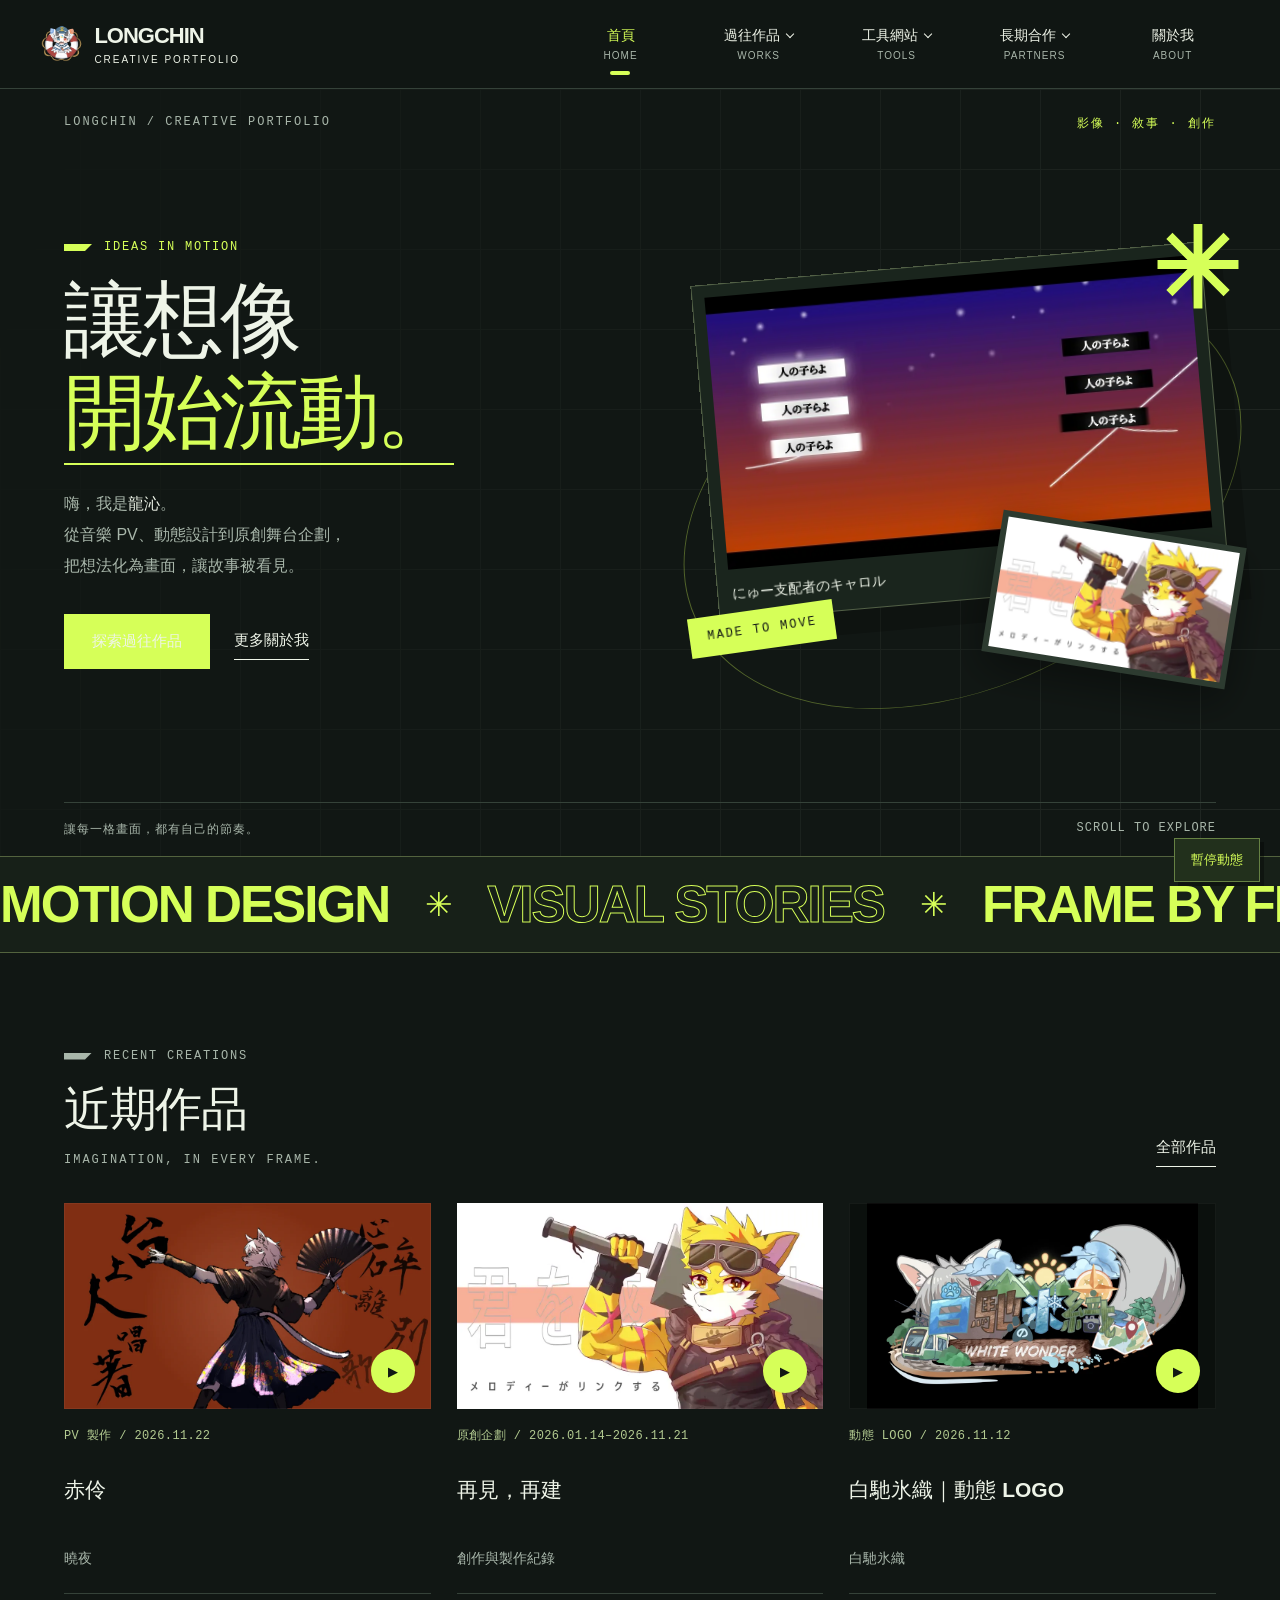
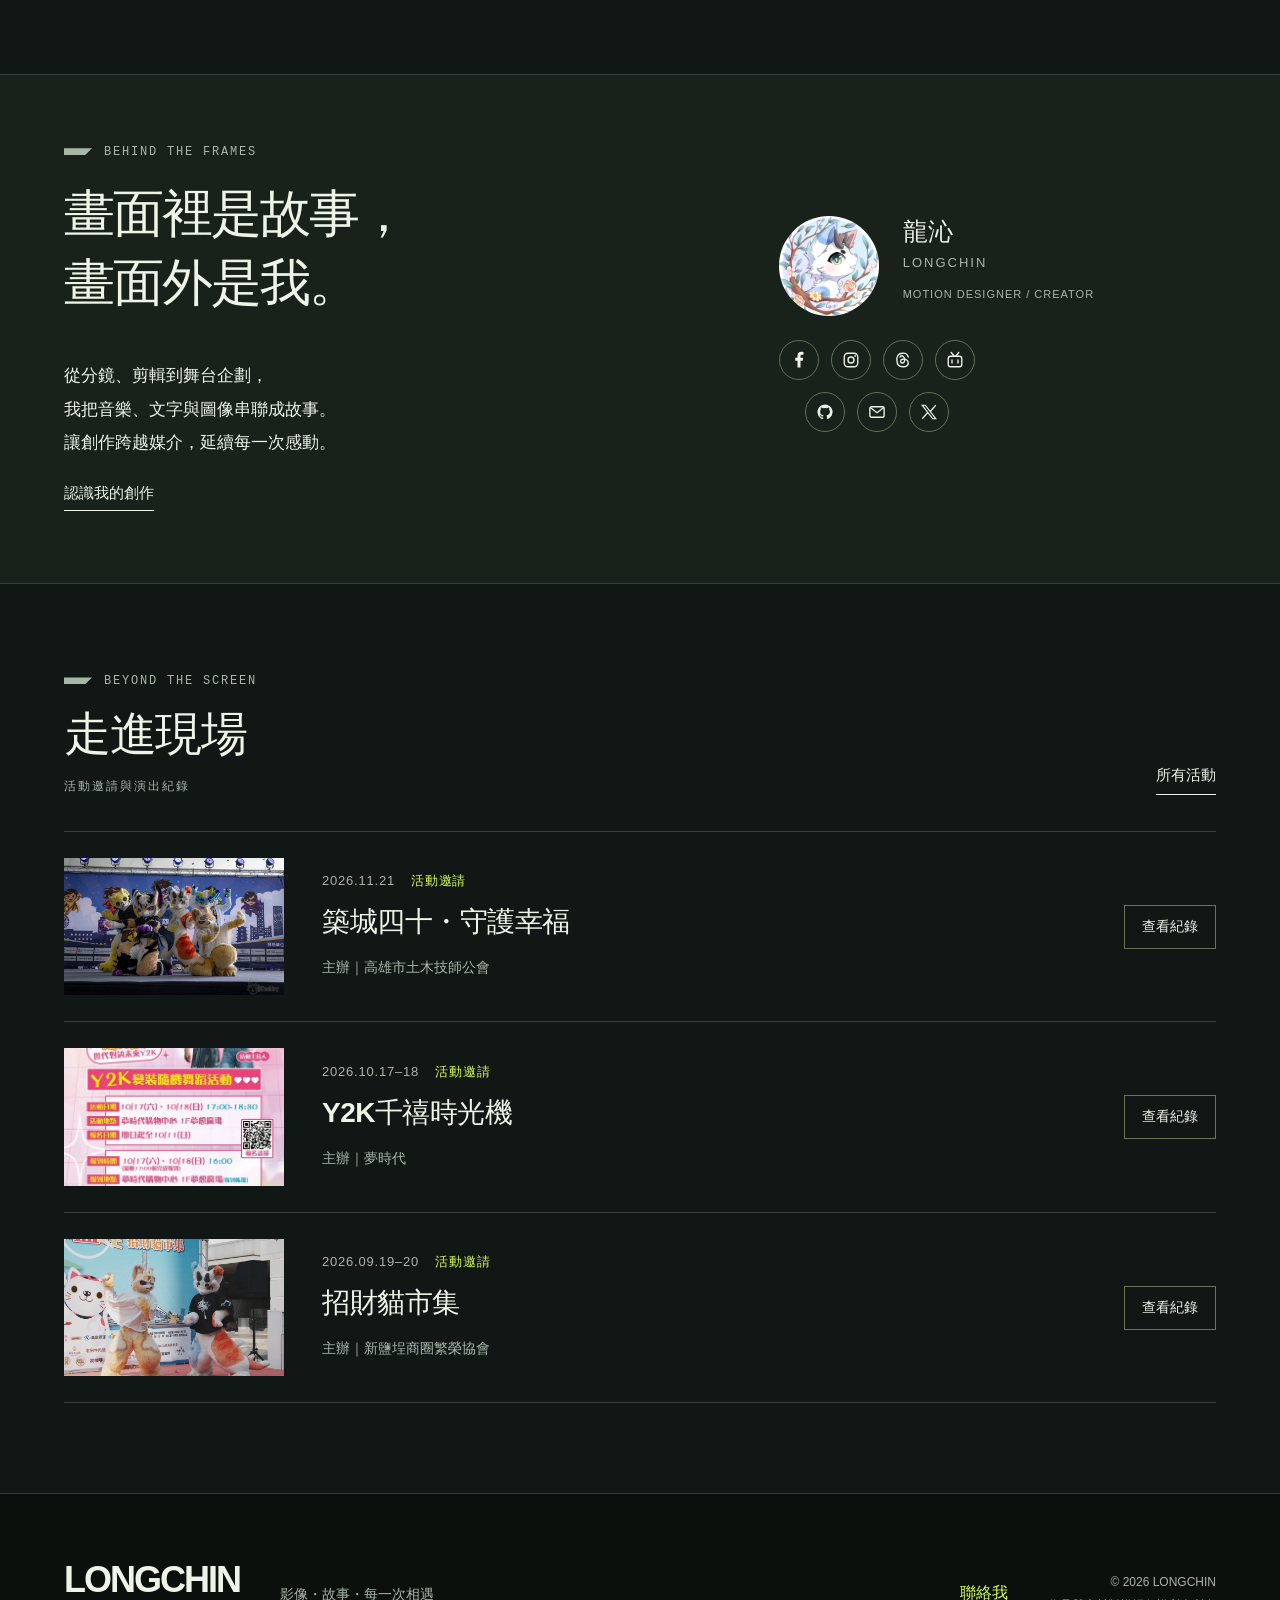
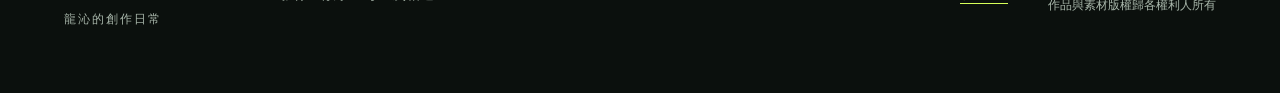
==== commit 2df3a8b9: "Replace portfolio with dark motion design and update partner avatar" ====
--- a/index.html
+++ b/index.html
@@ -1,3 +1,3 @@
 <!doctype html>
-<html lang="zh-Hant"><head><meta charset="utf-8"><meta name="viewport" content="width=device-width, initial-scale=1"><meta name="theme-color" content="#7455e8"><meta name="description" content="龍沁 LONGCHIN 的創作作品集。探索 PV 動畫、原創企劃、短影音宣傳與活動紀錄。"><title>龍沁 LONGCHIN｜影像與創作作品集</title><link rel="icon" href="assets/favicon.svg" type="image/svg+xml"><link rel="stylesheet" href="style.css"><script src="content.js" defer></script><script src="app.js" defer></script><script src="motion.js" defer></script></head>
-<body><a class="skip" href="#main">跳至主要內容</a><header class="header"><div class="header-inner"><a class="brand" href="index.html" aria-label="龍沁 LONGCHIN 首頁"><img class="brand-mark" src="assets/brand-lifebuoy.png" alt="" width="56" height="56"><span>LONGCHIN<span class="brand-sub">CREATIVE PORTFOLIO</span></span></a><nav class="main-nav" aria-label="主要選單"><div class="nav-item"><a class="nav-link" data-nav="home" href="index.html">首頁<span>HOME</span></a></div><div class="nav-item dropdown"><button class="nav-link" data-nav="works" aria-expanded="false" aria-controls="works-menu">過往作品<i class="chevron"></i><span>WORKS</span></button><div class="dropdown-menu" id="works-menu"><a href="works.html">所有作品</a><a href="works.html?category=events">活動邀請</a><a href="works.html?category=pv">PV 動畫</a><a href="works.html?category=original">原創</a><a href="works.html?category=short">短影音宣傳</a><a href="works.html?category=tools">工具網站</a><a href="works.html?category=other">其他</a></div></div><div class="nav-item dropdown"><button class="nav-link" aria-expanded="false" aria-controls="tools-menu">工具網站<i class="chevron"></i><span>TOOLS</span></button><div class="dropdown-menu" id="tools-menu"><a href="https://wade990047.github.io/booth_checkout/" target="_blank" rel="noopener noreferrer">小攤日常 <small>攤位結帳工具</small></a></div></div><div class="nav-item dropdown"><button class="nav-link" data-nav="partners" aria-expanded="false" aria-controls="partners-menu">長期合作<i class="chevron"></i><span>PARTNERS</span></button><div class="dropdown-menu" id="partners-menu"><a href="partners.html?category=creators">個人創作者</a><a href="partners.html?category=illustrators">繪師</a></div></div><div class="nav-item"><a class="nav-link" data-nav="about" href="about.html">關於我<span>ABOUT</span></a></div></nav></div></header><main id="main" tabindex="-1"></main><footer><div class="footer-inner"><a class="footer-brand" href="index.html">LONGCHIN<span>龍沁的創作日常</span></a><p>影像・故事・每一次相遇</p><a href="mailto:wade990047@gmail.com">聯絡我</a><span class="copyright">© 2026 LONGCHIN<br>作品與素材版權歸各權利人所有</span></div></footer><noscript><p>請啟用 JavaScript 以瀏覽作品集與影片。</p></noscript></body></html>
+<html lang="zh-Hant"><head><meta charset="utf-8"><meta name="viewport" content="width=device-width, initial-scale=1"><meta name="theme-color" content="#111714"><meta name="description" content="龍沁 LONGCHIN 的創作作品集。探索 PV 動畫、原創企劃、短影音宣傳與活動紀錄。"><title>龍沁 LONGCHIN｜影像與創作作品集</title><link rel="icon" href="assets/favicon.svg" type="image/svg+xml"><link rel="stylesheet" href="assets/css/style.css"><link rel="stylesheet" href="assets/css/design.css"><link rel="stylesheet" href="assets/css/dark.css"><script src="assets/js/content.js" defer></script><script src="assets/js/app.js" defer></script><script src="assets/js/kinetic.js" defer></script></head>
+<body><a class="skip" href="#main">跳至主要內容</a><header class="header"><div class="header-inner"><a class="brand" href="index.html" aria-label="龍沁 LONGCHIN 首頁"><img class="brand-mark" src="assets/brand-lifebuoy.png" alt="" width="56" height="56"><span>LONGCHIN<span class="brand-sub">CREATIVE PORTFOLIO</span></span></a><nav class="main-nav" aria-label="主要選單"><div class="nav-item"><a class="nav-link" data-nav="home" href="index.html">首頁<span>HOME</span></a></div><div class="nav-item dropdown"><button class="nav-link" data-nav="works" aria-expanded="false" aria-controls="works-menu">過往作品<i class="chevron"></i><span>WORKS</span></button><div class="dropdown-menu" id="works-menu"><a href="pages/works.html">所有作品</a><a href="pages/works.html?category=events">活動邀請</a><a href="pages/works.html?category=pv">PV 動畫</a><a href="pages/works.html?category=original">原創</a><a href="pages/works.html?category=short">短影音宣傳</a><a href="pages/works.html?category=tools">工具網站</a><a href="pages/works.html?category=other">其他</a></div></div><div class="nav-item dropdown"><button class="nav-link" aria-expanded="false" aria-controls="tools-menu">工具網站<i class="chevron"></i><span>TOOLS</span></button><div class="dropdown-menu" id="tools-menu"><a href="https://wade990047.github.io/booth_checkout/" target="_blank" rel="noopener noreferrer">小攤日常 <small>攤位結帳工具</small></a></div></div><div class="nav-item dropdown"><button class="nav-link" data-nav="partners" aria-expanded="false" aria-controls="partners-menu">長期合作<i class="chevron"></i><span>PARTNERS</span></button><div class="dropdown-menu" id="partners-menu"><a href="pages/partners.html?category=creators">個人創作者</a><a href="pages/partners.html?category=illustrators">繪師</a></div></div><div class="nav-item"><a class="nav-link" data-nav="about" href="pages/about.html">關於我<span>ABOUT</span></a></div></nav></div></header><main id="main" tabindex="-1"></main><footer><div class="footer-inner"><a class="footer-brand" href="index.html">LONGCHIN<span>龍沁的創作日常</span></a><p>影像・故事・每一次相遇</p><a href="mailto:wade990047@gmail.com">聯絡我</a><span class="copyright">© 2026 LONGCHIN<br>作品與素材版權歸各權利人所有</span></div></footer><noscript><p>請啟用 JavaScript 以瀏覽作品集與影片。</p></noscript></body></html>
--- a/assets/css/style.css
+++ b/assets/css/style.css
@@ -0,0 +1,119 @@
+@charset "UTF-8";
+:root{--ink:#22232a;--muted:#6c6b76;--purple:#7455e8;--light:#f3f0fb;--line:#e5e4e9;--paper:#fcfcfd;font-family:Arial,"Noto Sans TC","Microsoft JhengHei",sans-serif;color:var(--ink);background:var(--paper);font-synthesis:none}*{box-sizing:border-box}body{margin:0}a{color:inherit;text-decoration:none}button,input{font:inherit}button,a{-webkit-tap-highlight-color:transparent}button{cursor:pointer}button:disabled{cursor:default}img{display:block;max-width:100%}button:focus-visible,a:focus-visible,input:focus-visible{outline:3px solid var(--purple);outline-offset:5px}p{line-height:1.9}h1,h2,h3,p{margin-top:0}h1,h2,h3{line-height:1.35}::selection{background:#dcd1ff}.skip{position:fixed;top:-100px;left:12px;background:white;padding:12px;z-index:100}.skip:focus{top:12px}.header{position:sticky;top:0;background:rgba(252,252,253,.97);border-bottom:1px solid var(--line);z-index:50}.header-inner{max-width:1360px;margin:auto;display:flex;align-items:center;justify-content:space-between;padding:0 52px;min-height:98px;gap:60px}.brand{display:flex;align-items:center;gap:12px;font-size:23px;letter-spacing:-.8px;font-weight:800;flex-shrink:0}.brand-mark{display:block;width:56px;height:56px;object-fit:contain;flex-shrink:0}.brand-sub{display:block;letter-spacing:2.2px;font-size:10px;margin-top:5px;font-weight:500}.main-nav{display:grid;grid-template-columns:repeat(5,minmax(0,1fr));width:720px;max-width:100%}.nav-item{position:relative}.nav-link{position:relative;display:block;text-align:center;padding:24px 10px 19px;border:0;background:none;width:100%;font-weight:600;font-size:15px;white-space:nowrap;line-height:1.6;color:var(--ink)}.nav-link span{display:block;font-size:10px;letter-spacing:1.7px;color:var(--muted);margin-top:2px;font-weight:400}.nav-link.active:after{content:"";position:absolute;bottom:10px;width:22px;height:3px;background:var(--purple);left:calc(50% - 11px);border-radius:9px}.nav-link:hover{color:var(--purple)}.chevron{display:inline-block;border-right:1.5px solid currentColor;border-bottom:1.5px solid currentColor;width:6px;height:6px;transform:rotate(45deg);vertical-align:3px;margin-left:9px}.dropdown-menu{display:none;position:absolute;top:100%;left:0;min-width:100%;width:190px;padding:8px;background:#fff;border:1px solid var(--line);box-shadow:0 12px 35px #25203710;border-radius:0 0 12px 12px}.dropdown.open .dropdown-menu{display:block}.dropdown-menu a{display:block;padding:13px 15px;font-size:15px;border-radius:6px;white-space:nowrap}.dropdown-menu a:hover,.dropdown-menu a:focus-visible{background:var(--light);color:var(--purple)}.dropdown-menu small{display:block;margin-top:5px;font-size:12px;color:var(--muted)}.wrap{max-width:1256px;margin:auto;padding:0 48px}.hero{position:relative;display:grid;grid-template-columns:1.16fr 1fr;gap:50px;align-items:center;padding-top:74px;padding-bottom:64px;min-height:660px}.eyebrow{font-size:12px;letter-spacing:2.3px;font-weight:600;color:var(--purple);margin-bottom:27px;display:flex;gap:12px;align-items:center}.eyebrow:before{content:"";width:24px;height:1px;background:currentColor}.hero h1{font-size:clamp(42px,4.8vw,67px);letter-spacing:-2px;line-height:1.35;margin-bottom:26px;font-weight:750}.hero h1 em{font-style:normal;color:var(--purple);position:relative}.hero h1 em:after{content:"";position:absolute;bottom:-8px;left:0;width:100%;height:5px;border-top:2px solid var(--purple);border-radius:50%;transform:rotate(-2deg)}.hero-description{color:var(--muted);font-size:16px;line-height:2;max-width:450px;margin:0 0 25px}.hero-description strong{font-weight:600;color:var(--ink)}.tags{display:flex;gap:8px;flex-wrap:wrap}.tag{font-size:12px;border:1px solid #dcd9e5;border-radius:30px;padding:7px 12px;color:#62606b}.hero-actions{display:flex;align-items:center;gap:26px;margin-top:32px}.button{display:inline-flex;align-items:center;justify-content:center;padding:14px 28px;border-radius:6px;background:var(--ink);color:white;border:1px solid var(--ink);font-size:14px;font-weight:600;transition:background .2s,transform .2s}.button:hover{background:var(--purple);border-color:var(--purple);transform:translateY(-2px)}.text-link{font-size:14px;border-bottom:1px solid var(--ink);padding:8px 0}.text-link:hover{color:var(--purple);border-color:var(--purple)}.profile{text-align:center;position:relative;padding-top:10px}.portrait-frame{width:min(100%,350px);aspect-ratio:1;margin:0 auto 24px;position:relative;isolation:isolate}.portrait-frame:before{content:"";position:absolute;inset:0;border:1px solid #d8cfef;border-radius:50%;transform:scale(1.13);z-index:-1}.portrait-frame:after{content:"✳";position:absolute;right:-30px;top:5px;color:var(--purple);font-size:50px;transform:rotate(12deg)}.portrait-frame img{width:100%;height:100%;object-fit:cover;border-radius:50%;background:#ece6fa}.portrait-label{position:absolute;left:-45px;bottom:35px;background:white;border:1px solid var(--line);padding:9px 15px;border-radius:30px;font-size:11px;letter-spacing:1.2px;transform:rotate(-7deg)}.profile h2{font-size:29px;letter-spacing:3px;margin:16px 0 7px}.profile h2 span{font-size:14px;letter-spacing:2px;margin-left:10px;font-weight:400}.profile-sub{font-size:12px;color:var(--muted);letter-spacing:1px;margin-bottom:17px}.socials{display:flex;justify-content:center;gap:11px;flex-wrap:wrap}.social-link{display:flex;align-items:center;justify-content:center;width:36px;height:36px;border-radius:50%;border:1px solid #dedbe6;color:#5b5766;transition:.2s}.social-link svg{width:18px;height:18px;fill:currentColor}.social-link:hover{color:white;background:var(--purple);border-color:var(--purple);transform:translateY(-3px)}.hero-bottom{display:flex;justify-content:space-between;border-top:1px solid var(--line);padding:18px 0;font-size:11px;letter-spacing:1.5px;color:#777481}.hero-bottom span:last-child{color:var(--purple)}.recent-section{background:#f2f0f7;padding:64px 0 76px}.section-head{display:flex;justify-content:space-between;align-items:end;margin-bottom:30px;gap:20px}.section-head .eyebrow{margin:0 0 8px;font-size:11px}.section-head h2{font-size:32px;margin:0;letter-spacing:1px}.section-head h2 small{font-weight:400;font-size:14px;letter-spacing:1px;color:var(--muted);margin-left:20px}.update-row{display:grid;grid-template-columns:300px 1fr auto;align-items:center;gap:38px;padding:25px 0;border-top:1px solid #dbd7e5}.update-row:last-child{border-bottom:1px solid #dbd7e5}.update-thumb{aspect-ratio:16/9;overflow:hidden;border-radius:7px;background:#e6e3ed}.update-thumb img{height:100%;width:100%;object-fit:cover;transition:transform .4s}.update-row:hover img{transform:scale(1.035)}.update-meta{font-size:12px;color:var(--muted);margin-bottom:13px;letter-spacing:.8px}.update-meta b{font-weight:400;color:var(--purple);margin-left:16px}.update-copy h3{font-size:24px;letter-spacing:.5px;margin-bottom:13px}.update-copy p{margin-bottom:0;font-size:14px;color:var(--muted)}.update-read{font-size:13px;white-space:nowrap;border:1px solid #cfcbdb;border-radius:40px;padding:10px 16px;transition:.2s}.update-row:hover .update-read{background:var(--ink);color:white;border-color:var(--ink)}footer{background:var(--paper);border-top:1px solid var(--line)}.footer-inner{max-width:1256px;margin:auto;padding:38px 48px;display:flex;align-items:center;gap:40px;font-size:13px}.footer-brand{font-weight:800;font-size:18px;letter-spacing:-.5px}.footer-brand span{display:block;font-weight:400;font-size:11px;letter-spacing:2px;margin-top:7px;color:var(--muted)}.footer-inner p{color:var(--muted);margin:0;flex:1;font-size:12px}.footer-inner>a:not(.footer-brand){text-decoration:underline;text-underline-offset:5px}.copyright{text-align:right;font-size:10px;line-height:1.9;color:var(--muted)}.page-header{padding:66px 0 32px}.page-header .eyebrow{margin-bottom:15px}.page-header h1{font-size:44px;letter-spacing:1px;margin-bottom:12px}.page-header p{font-size:15px;color:var(--muted);margin:0}.filters{display:grid;grid-template-columns:repeat(7,minmax(0,1fr));border-bottom:1px solid var(--line);border-top:1px solid var(--line);margin:18px 0 28px}.filter{text-align:center;padding:18px 6px;font-size:14px;position:relative;white-space:nowrap}.filter.active{color:var(--purple);font-weight:700}.filter.active:after{content:"";position:absolute;height:3px;bottom:-1px;left:14%;right:14%;background:var(--purple)}.filter:hover{background:var(--light)}.collection-tools{display:flex;align-items:center;justify-content:space-between;margin-bottom:26px;gap:16px}.result-count{font-size:13px;color:var(--muted);flex-shrink:0}.search-box{display:flex;align-items:center;gap:10px;border:1px solid var(--line);border-radius:6px;padding:10px 14px;max-width:300px;color:var(--muted)}.search-box svg{width:17px;height:17px;flex-shrink:0}.search-box input{border:0;background:none;outline:none;width:100%;min-width:0;font-size:14px;color:var(--ink)}.work-grid{display:grid;grid-template-columns:repeat(3,minmax(0,1fr));gap:37px 24px;padding-bottom:76px}.work-card{display:block;min-width:0}.work-image{position:relative;aspect-ratio:16/10;background:#eeedf2;overflow:hidden;border-radius:7px}.work-image img{width:100%;height:100%;object-fit:cover;transition:transform .4s}.work-card:hover .work-image img{transform:scale(1.045)}.work-card.portrait .work-image img{object-fit:contain}.work-image .play{position:absolute;bottom:13px;right:13px;color:white;background:#22232ad9;border:1px solid #ffffff55;border-radius:50%;width:34px;height:34px;display:grid;place-items:center;font-size:12px}.card-category{display:block;font-size:11px;letter-spacing:1px;color:var(--purple);margin:15px 0 7px}.work-card h2{font-size:17px;margin:0 0 6px;overflow-wrap:anywhere}.work-card p{font-size:12px;color:var(--muted);margin:0}.empty{grid-column:1/-1;text-align:center;padding:70px 16px;color:var(--muted)}.breadcrumb{font-size:13px;color:var(--muted);display:flex;flex-wrap:wrap;gap:10px;padding-top:35px}.breadcrumb a:hover{color:var(--purple)}.detail-title{padding-top:35px}.detail-title h1{font-size:40px;line-height:1.4;overflow-wrap:anywhere;margin-bottom:17px}.detail-title .eyebrow{margin-bottom:15px}.detail-intro{display:grid;grid-template-columns:minmax(0,1.4fr) minmax(0,1fr);gap:50px;padding-bottom:32px;border-bottom:1px solid var(--line);margin-bottom:36px}.detail-intro p{color:var(--muted);font-size:15px;margin:0}.detail-facts{display:grid;grid-template-columns:80px minmax(0,1fr);font-size:13px;line-height:1.8;column-gap:10px;row-gap:6px;margin:0;min-width:0;align-content:start;align-items:baseline}.detail-facts dt{color:var(--muted);white-space:nowrap}.detail-facts dt,.detail-facts dd{margin:0;min-width:0;line-height:1.8}.detail-facts dd{overflow-wrap:anywhere;font-variant-numeric:tabular-nums}.media-stack{display:grid;gap:35px}.media-stack figure{margin:0}.media-stack video{display:block;width:100%;max-height:75vh;background:#121217;border-radius:8px}.media-stack figcaption{font-size:12px;color:var(--muted);margin-top:10px;line-height:1.6}.gallery{display:grid;grid-template-columns:repeat(2,minmax(0,1fr));gap:25px}.gallery img{width:100%;max-height:680px;object-fit:contain;background:#f1f0f5;border-radius:6px}.credits{margin-top:45px;padding:32px;background:var(--light);border-radius:8px}.credits h2{font-size:19px;margin-bottom:16px}.credit-lines{white-space:pre-wrap;line-height:1.9;font-size:14px;color:#5f5a6c;overflow-wrap:anywhere}.credit-lines a{color:var(--purple);text-decoration:underline;text-underline-offset:3px}.back-works{margin:32px 0 64px}.about-grid{display:grid;grid-template-columns:1fr 1.3fr;gap:70px;padding:20px 0 76px;align-items:start}.about-photo{padding:32px;background:var(--light);border-radius:10px}.about-photo img{border-radius:50%;max-width:300px;margin:auto}.about-photo h2{text-align:center;font-size:25px;margin:25px 0 7px}.about-photo p{text-align:center;color:var(--muted);font-size:13px}.about-copy h2{font-size:27px;margin:0 0 16px}.about-copy>p{font-size:16px;color:var(--muted);margin-bottom:28px}.about-copy h3{font-size:19px;margin:30px 0 12px}.about-services{list-style:none;padding:0;margin:0}.about-services li{border-top:1px solid var(--line);padding:18px 0;font-size:15px;display:flex;gap:15px;align-items:baseline}.about-services b{width:110px;flex-shrink:0}.about-services span{font-size:14px;color:var(--muted);line-height:1.8}.contact-box{margin-top:32px;padding:24px;background:var(--light);border-left:3px solid var(--purple)}.contact-box p{font-size:14px;margin-bottom:10px}.contact-box a{font-size:16px;overflow-wrap:anywhere;color:var(--purple)}
+@media(min-width:1600px){.hero{min-height:720px;padding-top:90px;padding-bottom:90px}}
+@media(max-width:1050px){.header-inner{padding:0 30px;gap:20px}.main-nav{width:560px}.hero{gap:30px}.portrait-frame{width:280px}.portrait-label{left:-20px}.hero h1{font-size:48px}.update-row{grid-template-columns:250px 1fr;gap:28px}.update-read{display:none}.footer-inner{gap:22px}.work-grid{grid-template-columns:repeat(2,minmax(0,1fr))}}
+@media(max-width:720px){.header-inner{padding:16px 20px 0;flex-wrap:wrap;gap:10px}.brand{font-size:20px;margin:auto}.brand-mark{width:44px;height:44px}.brand-sub{font-size:8px}.main-nav{width:100%}.nav-link{padding:13px 4px 19px;font-size:13px}.nav-link span{font-size:9px}.dropdown-menu{width:174px;left:50%;transform:translateX(-50%)}.wrap{padding:0 24px}.hero{padding-top:45px;padding-bottom:40px;gap:52px;grid-template-columns:1fr;min-height:0}.hero h1{font-size:46px;letter-spacing:-1.3px}.eyebrow{font-size:10px;margin-bottom:21px}.hero-description{font-size:15px;max-width:100%}.hero-actions{margin-top:24px}.profile{padding:8px 0 10px}.portrait-frame{width:270px;margin-bottom:26px}.profile h2{font-size:25px}.hero-bottom{font-size:9px;letter-spacing:1px;gap:12px}.recent-section{padding:38px 0 46px}.section-head{margin-bottom:20px}.section-head h2{font-size:26px}.section-head h2 small{display:block;font-size:11px;margin:6px 0 0}.section-head .text-link{font-size:12px}.update-row{grid-template-columns:125px 1fr;gap:18px;padding:21px 0;align-items:start}.update-thumb{aspect-ratio:1.2}.update-meta{font-size:10px;letter-spacing:0;margin-bottom:7px}.update-meta b{margin-left:6px}.update-copy h3{font-size:16px;line-height:1.6;margin-bottom:7px}.update-copy p{font-size:11px;line-height:1.7}.footer-inner{padding:30px 24px;gap:24px;flex-wrap:wrap}.footer-inner p{display:none}.footer-inner>a:not(.footer-brand){margin-left:auto}.copyright{width:100%;text-align:left;font-size:10px}.page-header{padding-top:38px;padding-bottom:20px}.page-header h1{font-size:32px}.page-header p{font-size:14px}.filters{grid-template-columns:repeat(3,minmax(0,1fr));margin:12px 0 22px}.filter{font-size:13px;padding:15px 3px}.work-grid{gap:28px 14px;padding-bottom:45px}.work-card h2{font-size:14px}.work-card p{font-size:11px}.card-category{font-size:10px;margin-top:12px}.work-image{aspect-ratio:1.3}.work-image .play{width:27px;height:27px;right:8px;bottom:8px;font-size:10px}.collection-tools{gap:12px}.search-box{max-width:210px;padding:9px 10px}.search-box input{font-size:13px}.result-count{font-size:12px}.detail-title{padding-top:25px}.detail-title h1{font-size:29px}.detail-intro{grid-template-columns:1fr;gap:22px}.gallery{grid-template-columns:1fr}.credits{padding:22px}.about-grid{grid-template-columns:1fr;gap:35px;padding-bottom:48px}.about-photo{padding:25px}.about-photo img{max-width:230px}.about-copy h2{font-size:25px}.about-services li{display:block}.about-services span{display:block;margin-top:8px}}
+@media(prefers-reduced-motion:reduce){*{scroll-behavior:auto!important;transition:none!important;animation:none!important}}
+
+.gallery-section h2{font-size:21px;margin:0 0 22px}.event-posters{display:grid;grid-template-columns:repeat(auto-fit,minmax(240px,1fr));gap:24px}.event-posters img{max-height:680px;max-width:100%;width:auto;object-fit:contain;border-radius:6px}.tool-visit{display:flex;align-items:center;gap:18px;margin-top:28px;flex-wrap:wrap}.tool-visit span{font-size:13px;color:var(--muted)}
+
+.tool-usage{padding:clamp(22px,4vw,40px);background:var(--light);border:1px solid var(--line);border-radius:8px;min-width:0}
+.tool-usage h2{font-size:24px;margin:0 0 28px}
+.usage-steps{margin:0;padding-left:26px}
+.usage-steps li{padding-left:10px;margin-bottom:24px}
+.usage-steps li::marker{color:var(--purple);font-weight:700}
+.usage-steps h3{font-size:17px;margin:0 0 8px}
+.usage-steps p{font-size:15px;color:var(--muted);margin:0}
+.usage-notes{border-top:1px solid #dcd9e5;padding-top:22px;margin-top:28px}
+.usage-notes h3{font-size:16px;margin:0 0 12px}
+.usage-notes ul{margin:0;padding-left:20px;font-size:14px;line-height:1.9;color:var(--muted)}
+.usage-notes li+li{margin-top:10px}
+.usage-source{display:inline-block;max-width:100%;line-height:1.8;margin-top:22px;overflow-wrap:anywhere}
+
+
+/* Flowing light, floating portrait and optional entrance motion. */
+body{isolation:isolate}
+.motion-ambient{position:fixed;inset:0;z-index:-1;overflow:hidden;pointer-events:none}
+.motion-ambient span{position:absolute;display:block;width:min(65vw,800px);height:min(65vw,800px);border-radius:50%;opacity:.75;animation-play-state:paused}
+.motion-ambient span:first-child{top:5%;right:-12%;background:radial-gradient(ellipse,#c9baf740,transparent 68%);animation:ambient-drift 20s ease-in-out infinite alternate paused}
+.motion-ambient span:last-child{bottom:-15%;left:-14%;background:radial-gradient(ellipse,#b5ddea3b,transparent 68%);animation:ambient-drift 26s ease-in-out -8s infinite alternate-reverse paused}
+.motion-toggle{position:fixed;right:18px;bottom:18px;z-index:45;padding:9px 14px;border:1px solid #ded8ee;border-radius:24px;background:#fcfcfdf2;color:#625a73;box-shadow:0 4px 18px #30234d0d;font-size:12px;line-height:1.4}
+.motion-toggle[hidden]{display:none}
+.motion-toggle:hover{color:var(--purple);border-color:var(--purple)}
+.motion-toggle:focus-visible{outline-offset:3px}
+@media(prefers-reduced-motion:no-preference){
+ html[data-motion] .portrait-frame{animation:portrait-drift 7s ease-in-out infinite paused}
+ html[data-motion] .portrait-frame:before{border-style:dashed;animation:orbit-turn 55s linear infinite paused}
+ html[data-motion] .portrait-frame:after{animation:star-turn 24s linear infinite paused}
+ html[data-motion] .portrait-label{animation:label-drift 6s ease-in-out infinite paused}
+ html[data-motion] .hero h1 em:after{transform-origin:left;animation:underline-flow 5s ease-in-out infinite paused}
+ html[data-motion="running"] .motion-ambient span,
+ html[data-motion="running"] .portrait-frame,
+ html[data-motion="running"] .portrait-frame:before,
+ html[data-motion="running"] .portrait-frame:after,
+ html[data-motion="running"] .portrait-label,
+ html[data-motion="running"] .hero h1 em:after{animation-play-state:running}
+ html[data-motion="running"] .dropdown.open .dropdown-menu{animation:menu-arrive .2s ease-out}
+ .work-card .work-image{transition:box-shadow .35s,translate .35s}
+ .work-card:hover .work-image{translate:0 -5px;box-shadow:0 12px 28px #41335d1a}
+}
+@keyframes ambient-drift{from{transform:translate3d(-8%,-6%,0) scale(.95)}to{transform:translate3d(18%,14%,0) scale(1.15)}}
+@keyframes portrait-drift{0%,100%{transform:translateY(0) rotate(-1deg)}50%{transform:translateY(-16px) rotate(1deg)}}
+@keyframes orbit-turn{from{transform:scale(1.13) rotate(0)}to{transform:scale(1.13) rotate(360deg)}}
+@keyframes star-turn{from{transform:rotate(12deg)}to{transform:rotate(372deg)}}
+@keyframes label-drift{0%,100%{transform:translateY(0) rotate(-7deg)}50%{transform:translateY(6px) rotate(-3deg)}}
+@keyframes underline-flow{0%,100%{transform:scaleX(.88) rotate(-2deg)}50%{transform:scaleX(1.04) rotate(-1deg)}}
+@keyframes menu-arrive{from{opacity:0;translate:0 8px}to{opacity:1;translate:0 0}}
+@media(max-width:720px){
+ .motion-ambient span{width:95vw;height:95vw}
+ .motion-toggle{right:12px;bottom:calc(12px + env(safe-area-inset-bottom,0px));font-size:11px;padding:8px 12px}
+}
+@media print{.motion-ambient,.motion-toggle{display:none}}
+
+.partners-empty{display:grid;place-items:center;min-height:280px;margin:10px 0 64px;padding:40px 24px;background:var(--light);border:1px solid var(--line);border-radius:8px;text-align:center}
+.partners-empty p{margin:0;color:var(--muted);font-size:18px;letter-spacing:2px}
+.partner-list{display:flex;flex-direction:column;gap:18px;list-style:none;padding:0;margin:10px 0 76px}
+.partner-row{display:grid;grid-template-columns:96px minmax(0,1fr) auto;align-items:center;gap:28px;padding:26px 30px;border:1px solid var(--line);border-radius:12px;background:#fff;min-width:0}
+.partner-avatar{display:block;width:96px;height:96px;border-radius:50%;object-fit:cover;object-position:center;background:var(--light)}
+.partner-info{min-width:0}.partner-info h2{font-size:23px;line-height:1.5;margin:0 0 12px;overflow-wrap:anywhere}
+.partner-tags{display:flex;flex-wrap:wrap;gap:7px;list-style:none;padding:0;margin:0}
+.partner-tags li{font-size:12px;line-height:1.6;padding:4px 10px;border-radius:20px;background:var(--light);color:#625780;overflow-wrap:anywhere}
+.partner-links{display:flex;gap:10px;justify-self:end}.partner-links .social-link{width:44px;height:44px}
+.partner-row:focus-within{border-color:#c5b8ed;box-shadow:0 8px 24px #7455e812}
+@media(prefers-reduced-motion:no-preference) and (hover:hover) and (pointer:fine){
+ html[data-motion="running"] .partner-row{transition:transform .3s ease,border-color .3s ease,box-shadow .3s ease}
+ html[data-motion="running"] .partner-avatar{transition:transform .4s ease}
+ html[data-motion="running"] .partner-row:hover{transform:translateY(-3px);border-color:#c5b8ed;box-shadow:0 10px 28px #7455e814}
+ html[data-motion="running"] .partner-row:hover .partner-avatar{transform:scale(1.045)}
+}
+html[data-motion="paused"] .partner-row,html[data-motion="paused"] .partner-avatar,html[data-motion="paused"] .partner-links .social-link{transition:none;transform:none}
+@media(prefers-reduced-motion:reduce){.partner-row,.partner-avatar,.partner-links .social-link{transform:none}}
+@media(max-width:720px){.partner-row{grid-template-columns:72px minmax(0,1fr) auto;gap:18px;padding:22px 20px}.partner-avatar{width:72px;height:72px}.partner-info h2{font-size:20px}.partner-list{margin-bottom:48px}}
+@media(max-width:480px){.partner-row{grid-template-columns:56px minmax(0,1fr) 44px;gap:12px;padding:18px 12px}.partner-avatar{width:56px;height:56px}.partner-info h2{font-size:18px;margin-bottom:9px}.partner-tags{gap:6px}.partner-tags li{font-size:11px;padding:3px 8px}.partner-links{flex-direction:column;gap:8px}}
+@media(min-width:721px) and (max-width:960px){.header-inner{flex-wrap:wrap;padding:16px 30px 0;gap:10px}.brand{margin:auto}.main-nav{width:100%}}
+@media(max-width:720px){#partners-menu{left:auto;right:0;transform:none}}
+@media(max-width:420px){.main-nav{grid-template-columns:repeat(3,minmax(0,1fr))}.partners-empty{min-height:220px;margin-bottom:40px}#partners-menu{left:0;right:auto;transform:none}}
+
+/* Open menus sit above later navigation rows on narrow screens. */
+.nav-item.dropdown.open{z-index:5}
+.dropdown-menu{z-index:6}
+.project-milestones{margin:0 0 36px;padding:28px 32px;background:var(--light);border-radius:8px}
+.project-milestones h2{font-size:22px;margin:0 0 20px}
+.project-milestones ol{list-style:none;padding:0;margin:0}
+.project-milestones li{display:grid;grid-template-columns:120px minmax(0,1fr);gap:22px;padding:16px 0;border-top:1px solid #ded9e9;align-items:baseline}
+.project-milestones time{font-size:14px;font-variant-numeric:tabular-nums;color:var(--purple)}
+.project-milestones h3{font-size:16px;margin:0;line-height:1.8}
+.project-milestones p{font-size:14px;color:var(--muted);margin:4px 0 0}
+.card-category{line-height:1.7;overflow-wrap:anywhere}
+@media(max-width:720px){
+ .about-photo{display:grid;grid-template-columns:112px minmax(0,1fr);column-gap:20px;row-gap:10px;align-items:center;padding:24px}
+ .about-photo>img{grid-column:1;grid-row:1/3;width:112px;height:112px;max-width:100%;margin:0;object-fit:cover}
+ .about-photo>h2{grid-column:2;grid-row:1;text-align:left;align-self:end;font-size:21px;line-height:1.45;margin:0;overflow-wrap:anywhere}
+ .about-photo>p{grid-column:2;grid-row:2;text-align:left;align-self:start;font-size:12px;line-height:1.8;margin:0}
+ .about-photo>.socials{grid-column:1/-1;grid-row:3;gap:10px;margin-top:8px}
+ .about-copy h2{font-size:23px;line-height:1.5}
+ .about-copy>p{font-size:15px;line-height:1.9}
+ .project-milestones{padding:22px 20px}
+ .project-milestones li{grid-template-columns:100px minmax(0,1fr);gap:14px}
+ .project-milestones time{font-size:13px}
+}
+@media(max-width:380px){
+ .about-photo{grid-template-columns:88px minmax(0,1fr);padding:20px 16px;column-gap:14px}
+ .about-photo>img{width:88px;height:88px}
+ .about-photo>h2{font-size:18px}
+ .about-photo>.socials{gap:8px}
+ .about-photo .social-link{width:30px;height:30px}
+}
+
+/* Hide native long-press save menus where supported. */
+img,video{-webkit-touch-callout:none;-webkit-user-drag:none;user-select:none}
--- a/assets/css/design.css
+++ b/assets/css/design.css
@@ -0,0 +1,69 @@
+/* LONGCHIN — Motion edition. Existing content and interaction contracts retained. */
+:root{--ink:#171a1c;--muted:#62696a;--purple:#46532b;--light:#e9eddf;--line:#ced3cb;--paper:#f4f6f1;--acid:#d6ff58;--violet:#c9baff;font-family:Arial,"Noto Sans TC","Microsoft JhengHei",sans-serif;color:var(--ink);background:var(--paper)}
+html{scroll-padding-top:150px}body{overflow-x:clip}main{min-height:65vh}::selection{background:var(--acid);color:var(--ink)}
+a,button,input{-webkit-tap-highlight-color:transparent}a:focus-visible,button:focus-visible,input:focus-visible{outline:3px solid #7861dc;outline-offset:5px}
+.wrap{max-width:1440px;padding:0 5vw}.header{background:#f4f6f1f2;backdrop-filter:blur(18px);border-bottom:1px solid var(--ink);z-index:70}
+.header-inner{max-width:1560px;padding:0 3vw;min-height:88px;gap:28px}.brand{font-size:22px;gap:10px;letter-spacing:-1px}.brand-mark{width:46px;height:46px}.brand-sub{font-size:10px;letter-spacing:2px}
+.main-nav{width:690px}.nav-link{padding:20px 10px;font-size:14px}.nav-link span{font-size:10px;letter-spacing:1px}.nav-link.active:after{bottom:9px;height:4px;background:var(--ink);width:20px}
+.nav-link:hover{color:#566728}.dropdown-menu{padding:10px;border:1px solid var(--ink);border-radius:0;background:var(--paper);box-shadow:8px 8px 0 #171a1c14;width:208px}.dropdown-menu a{border-radius:0;font-size:15px;padding:14px}.dropdown-menu a:hover,.dropdown-menu a:focus-visible{background:var(--acid);color:var(--ink)}
+.nav-item.dropdown.open{z-index:8}.chevron{margin-left:7px}.skip{z-index:100;background:var(--acid);color:var(--ink)}
+.eyebrow{font-family:Consolas,monospace;font-size:12px;font-weight:400;letter-spacing:1.8px;margin-bottom:20px;color:inherit}.eyebrow:before{width:28px;height:7px;background:currentColor;clip-path:polygon(0 0,100% 0,75% 100%,0 100%)}
+.button{background:var(--ink);color:var(--paper);border-radius:0;padding:17px 27px;font-size:15px;transition:background .25s,color .25s,transform .25s}.button:hover{background:var(--acid);border-color:var(--ink);color:var(--ink)}.text-link{font-size:15px;padding:9px 0;border-bottom:1px solid currentColor}.text-link:hover{color:#657832}
+.social-link{width:40px;height:40px;border-radius:50%;border-color:#949b8d;color:inherit}.social-link:hover{background:var(--ink);border-color:var(--ink);color:var(--acid)}
+/* A composition, a moving frame, a body of work. */
+.motion-hero{position:relative;background:#15191a;color:#f4f6f1;overflow:hidden;isolation:isolate}
+.motion-hero:before{content:"";position:absolute;inset:0;z-index:-1;opacity:.13;background-image:linear-gradient(#a8b2a4 1px,transparent 1px),linear-gradient(90deg,#a8b2a4 1px,transparent 1px);background-size:80px 80px;mask-image:linear-gradient(110deg,transparent,#000)}
+.hero-topline{display:flex;justify-content:space-between;gap:20px;padding-top:26px;font:12px Consolas,monospace;letter-spacing:2px;color:#b4beb5}.hero-topline span:last-child{color:var(--acid)}
+.motion-hero-grid{display:grid;grid-template-columns:1.1fr 1fr;gap:6vw;align-items:center;padding:65px 0 90px;min-height:670px}
+.hero-copy{position:relative;z-index:3}.hero-copy .eyebrow{color:var(--acid)}.hero-copy h1{font-size:clamp(52px,6.4vw,98px);letter-spacing:-4px;line-height:1.12;margin:0 0 30px;font-weight:900}
+.hero-copy h1 em{color:var(--acid);font-style:normal;display:inline-block;position:relative}.hero-copy h1 em:after{content:"";height:2px;position:absolute;left:0;bottom:-7px;width:100%;background:var(--acid);transform-origin:left}
+.hero-description{color:#bac3bc;font-size:16px;line-height:1.95;max-width:440px;margin-bottom:0}.hero-description strong{color:white}.hero-actions{gap:24px;margin-top:32px;flex-wrap:wrap}.motion-hero .button{background:var(--acid);color:var(--ink);border:1px solid var(--acid)}.motion-hero .button:hover{background:var(--violet);border-color:var(--violet)}.motion-hero .text-link:hover{color:var(--acid)}
+.motion-stage{position:relative;min-width:0;padding:35px 0 45px;perspective:900px}.stage-orbit{position:absolute;width:115%;aspect-ratio:1;left:-7%;top:-6%;border:1px solid #d6ff5855;border-radius:50%;transform:rotate(-25deg) scaleY(.65);pointer-events:none}
+.stage-orbit:after{content:"";position:absolute;width:18px;height:18px;background:var(--acid);border-radius:50%;top:17%;left:13%}
+.stage-frame{display:block;position:relative;z-index:2;transform:rotate(-5deg);border:1px solid #f4f6f166;padding:12px;background:#222a27;box-shadow:20px 24px 0 #0003;will-change:transform}
+.stage-frame img{width:100%;aspect-ratio:1.15;object-fit:cover;object-position:center;filter:saturate(.85)}.stage-caption{display:flex;justify-content:space-between;gap:12px;padding:16px 2px 4px;font-size:14px;color:#f4f6f1}.stage-caption span{font:12px Consolas,monospace;color:var(--acid)}
+.stage-small{position:absolute;z-index:3;right:-6%;bottom:0;width:42%;transform:rotate(9deg);border:7px solid var(--paper);box-shadow:0 15px 40px #0006}.stage-small img{display:block;width:100%;aspect-ratio:1.5;object-fit:cover}
+.stage-star{position:absolute;right:-5%;top:-1%;z-index:4;color:var(--acid);width:88px;height:88px;pointer-events:none}.stage-star svg{width:100%;height:100%;fill:currentColor}
+.stage-label{position:absolute;left:-6%;bottom:7%;z-index:4;background:var(--violet);color:var(--ink);padding:13px 18px;transform:rotate(-8deg);font:12px Consolas,monospace;letter-spacing:2px}
+.hero-footline{display:flex;justify-content:space-between;gap:20px;border-top:1px solid #ffffff30;padding:18px 0;color:#9eaaa1;font:12px Consolas,monospace;letter-spacing:1px}
+.type-ribbon{background:var(--acid);color:var(--ink);overflow:hidden;border-block:1px solid var(--ink);padding:18px 0}.ribbon-track{display:flex;width:max-content}.ribbon-group{display:flex;align-items:center;gap:36px;padding-right:36px;white-space:nowrap;font-size:clamp(30px,4vw,56px);font-weight:900;letter-spacing:-2px}.ribbon-group b{font-size:.65em;font-weight:400}.ribbon-group .outline-word{-webkit-text-stroke:1px var(--ink);color:transparent}
+.selected-section{padding:96px 0 80px}.section-head{align-items:end;gap:28px;margin-bottom:36px}.section-head .eyebrow{margin-bottom:14px;font-size:12px;color:#62696a}.section-head h2{font-size:clamp(32px,3.7vw,56px);letter-spacing:-1.5px;font-weight:800}.section-head h2 small{font:12px Consolas,monospace;display:block;margin:12px 0 0;letter-spacing:2px}
+.featured-grid{display:grid;grid-template-columns:1.25fr 1fr;gap:40px}.featured-grid .work-card:first-child{grid-row:span 2}.featured-grid .work-card:first-child .work-image{aspect-ratio:.98}.featured-grid .work-card:not(:first-child){display:grid;grid-template-columns:44% 1fr;column-gap:20px;align-content:start}.featured-grid .work-card:not(:first-child) .work-image{grid-row:span 3;aspect-ratio:1}.featured-grid .work-card:not(:first-child) .card-category{margin-top:0}.featured-grid .work-card:first-child h2{font-size:28px}
+.home-about{display:grid;grid-template-columns:1.4fr 1fr;gap:8vw;padding:70px 5vw 80px;background:var(--violet);border-block:1px solid var(--ink)}.home-about-copy h2{font-size:clamp(34px,4vw,58px);letter-spacing:-2px;line-height:1.35;max-width:630px}.home-about-copy p{font-size:17px;max-width:540px;line-height:2}.home-about .profile{text-align:left;display:grid;grid-template-columns:100px 1fr;gap:12px 24px;align-content:center;padding:0}.home-about .portrait-frame{width:100px;grid-row:span 3;margin:0;align-self:center;animation:none!important}.home-about .portrait-frame:before,.home-about .portrait-frame:after,.home-about .portrait-label{display:none}.home-about .profile h2{font-size:25px;letter-spacing:0;margin:0}.home-about .profile h2 span{font-size:13px;display:block;margin:5px 0 0;letter-spacing:2px}.home-about .profile-sub{font-size:11px;margin:0;letter-spacing:1px;color:#404542}.home-about .socials{grid-column:1/-1;justify-content:flex-start;margin-top:14px}
+.recent-section{background:var(--paper);padding:90px 0}.update-row{grid-template-columns:220px 1fr auto;gap:38px;border-color:var(--ink);padding:26px 0}.update-row:last-child{border-color:var(--ink)}.update-thumb{border-radius:0;aspect-ratio:1.6}.update-copy h3{font-size:28px;letter-spacing:-.5px}.update-copy p{font-size:14px}.update-meta{font-size:13px;color:var(--muted)}.update-meta b{color:var(--ink)}.update-read{border-radius:0;font-size:14px;border-color:var(--ink);padding:12px 17px}.update-row:hover .update-read{background:var(--acid);color:var(--ink)}
+/* Collection: fixed reading order, generous images, clear metadata. */
+.page-header{padding:76px 0 45px;position:relative;border-bottom:1px solid var(--ink);margin-bottom:30px}.page-header .eyebrow{font-size:12px;color:var(--muted)}.page-header h1{font-size:clamp(44px,6.5vw,88px);font-weight:900;letter-spacing:-3px;margin-bottom:22px}.page-header p{font-size:17px;max-width:680px;line-height:1.9}
+.filters{display:flex;flex-wrap:wrap;gap:9px;border:0;margin:28px 0 30px}.filter{font-size:14px;padding:11px 18px;border:1px solid #afb7aa;border-radius:0}.filter.active{background:var(--ink);color:var(--acid);border-color:var(--ink)}.filter.active:after{display:none}.filter:hover{background:var(--acid);color:var(--ink)}
+.collection-tools{border-block:1px solid var(--line);padding:20px 0;margin-bottom:38px}.result-count{font:14px Consolas,monospace;color:var(--ink)}.search-box{border:0;border-bottom:1px solid var(--ink);border-radius:0;padding:12px 0;max-width:350px;flex:1}.search-box input{font-size:16px}.search-box:focus-within{border-bottom-width:3px}
+.work-grid{grid-template-columns:repeat(2,minmax(0,1fr));gap:54px 34px;padding-bottom:100px;counter-reset:work}.work-card{position:relative;min-width:0;padding-bottom:23px;border-bottom:1px solid #afb7aa}.work-image{aspect-ratio:1.6;border-radius:0;background:#e0e5db;position:relative;isolation:isolate}.work-image:after{content:"";position:absolute;inset:0;box-shadow:inset 0 0 0 1px #171a1c12;pointer-events:none}.work-image img{transition:transform .7s cubic-bezier(.2,.8,.2,1),filter .7s;filter:saturate(.88)}.work-card:hover .work-image img{transform:scale(1.045);filter:saturate(1.05)}.work-image .play{width:44px;height:44px;border-radius:50%;background:var(--acid);color:var(--ink);border:none;bottom:16px;right:16px;font-size:13px}.card-category{font:12px/1.8 Consolas,"Microsoft JhengHei",monospace;color:#566044;letter-spacing:.4px;margin:17px 0 8px}.work-card h2{font-size:23px;line-height:1.45;letter-spacing:-.5px;margin-bottom:9px}.work-card p{font-size:14px;line-height:1.7;color:var(--muted)}
+.empty{font-size:17px;padding:90px 20px}.breadcrumb{padding-top:30px;font-size:14px;gap:14px}.detail-title{padding-top:54px}.detail-title .eyebrow{font-size:13px;color:#657047}.detail-title h1{font-size:clamp(38px,5.2vw,76px);letter-spacing:-2px;line-height:1.2;max-width:1100px;margin-bottom:36px}.detail-intro{grid-template-columns:minmax(0,1.4fr) minmax(0,1fr);gap:7vw;padding-bottom:36px;border-bottom:1px solid var(--ink);margin-bottom:50px}.detail-intro p{font-size:17px;max-width:650px;line-height:2}.detail-facts{font-size:14px;grid-template-columns:86px minmax(0,1fr);row-gap:10px;line-height:1.8}
+.media-stack{gap:50px}.media-stack video{border-radius:0;background:#111516;max-height:85vh;outline:1px solid #171a1c20}.media-stack figcaption{font-size:14px;line-height:1.8;margin-top:14px}.gallery{gap:30px}.gallery img{border-radius:0;background:#e6eae1;max-height:780px}.gallery-section>h2{font-size:28px;margin-bottom:24px}.event-posters img{border-radius:0}.credits{background:var(--ink);color:var(--paper);border-radius:0;padding:36px 42px;margin-top:65px}.credits h2{font-size:23px}.credit-lines{font-size:15px;color:#c0c8bf}.credit-lines a{color:var(--acid)}.back-works{margin:42px 0 85px}.tool-usage{border-radius:0;background:#e9eddf;border-color:var(--line);padding:42px}.tool-usage h2{font-size:28px}.usage-steps h3,.usage-notes h3{font-size:18px}.usage-steps p,.usage-notes li{font-size:16px;line-height:1.9}.usage-steps>li:before{background:var(--ink);color:var(--acid)}.usage-source{color:var(--ink)}.tool-visit{font-size:15px;gap:24px}.project-milestones{border-radius:0;background:#e4e9dd;padding:34px;margin-bottom:44px}.project-milestones h2{font-size:25px}.project-milestones li{border-color:#bbc4b4;grid-template-columns:130px minmax(0,1fr)}.project-milestones h3{font-size:18px}.project-milestones time{color:#485237;font-size:15px}.project-milestones p{font-size:15px}
+/* People remain individual, readable rows. */
+.partner-list{gap:0;margin:0 0 90px}.partner-row{grid-template-columns:112px minmax(0,1fr) auto;border:0;border-bottom:1px solid var(--ink);border-radius:0;padding:36px 15px;gap:34px;background:transparent;position:relative;isolation:isolate}.partner-row:before{content:"";position:absolute;inset:0;background:var(--acid);z-index:-1;transform:scaleX(0);transform-origin:left;transition:transform .5s cubic-bezier(.2,.7,.2,1)}.partner-avatar{width:112px;height:112px;border:1px solid #171a1c20;background:white}.partner-info h2{font-size:30px;margin-bottom:16px;letter-spacing:-1px}.partner-tags{gap:8px}.partner-tags li{background:transparent;border:1px solid #adb5a5;border-radius:3px;color:#4b5544;font-size:13px;padding:5px 10px}.partner-links{gap:12px}.partner-links .social-link{width:48px;height:48px;color:var(--ink);background:transparent;border-color:#949f88}.partner-links .social-link:hover{background:var(--ink);color:var(--acid)}.partner-row:focus-within{box-shadow:none;background:#e4eadb}.partners-empty{background:#e5eadd;border-radius:0;border:0}
+.about-grid{grid-template-columns:.85fr 1.4fr;gap:7vw;align-items:start;padding:20px 0 100px}.about-photo{position:sticky;top:125px;border-radius:0;padding:38px;background:var(--violet);border:1px solid var(--ink)}.about-photo img{width:200px;height:200px;object-fit:cover;border:1px solid #171a1c50}.about-photo h2{font-size:28px;letter-spacing:-1px}.about-photo p{font-size:15px;color:#3e453f}.about-copy h2{font-size:clamp(28px,3.2vw,45px);line-height:1.4;letter-spacing:-1.5px;margin-bottom:25px}.about-copy>p{font-size:17px;line-height:2;margin-bottom:28px}.about-copy h3{font-size:25px;margin-top:45px}.about-services li{border-color:#aeb9a5;padding:24px 0;gap:22px}.about-services b{font-size:17px}.about-services span{font-size:16px}.contact-box{background:var(--acid);border:1px solid var(--ink);padding:28px}.contact-box p{font-size:16px}.contact-box a{color:var(--ink);font-size:18px}
+footer{background:var(--ink);color:var(--paper);border:0}.footer-inner{max-width:1440px;margin:auto;padding:65px 5vw;display:flex;gap:40px;align-items:center}.footer-brand{font-size:36px;letter-spacing:-2px}.footer-brand span{color:#aab8a6;font:12px Consolas,monospace;letter-spacing:2px;margin-top:10px}.footer-inner p{font-size:14px;color:#aab8a6}.footer-inner>a:not(.footer-brand){font-size:16px;color:var(--acid)}.copyright{font-size:12px;color:#aab8a6;line-height:1.9}
+/* Kinetic system: animation state is shared with the pause control. */
+.motion-toggle{position:fixed;bottom:18px;right:20px;z-index:90;border:1px solid var(--ink);border-radius:0;padding:12px 16px;background:var(--acid);color:var(--ink);font:13px "Microsoft JhengHei",sans-serif;box-shadow:4px 4px 0 #171a1c26}.reading-progress{position:fixed;top:0;left:0;height:3px;width:100%;transform:scaleX(var(--progress,0));transform-origin:left;background:#92b82b;z-index:95;pointer-events:none}.kinetic-mark{position:fixed;right:-80px;bottom:15vh;width:190px;height:190px;border:1px solid #8e9f7040;border-radius:50%;z-index:-1;pointer-events:none}.kinetic-mark:after{content:"";position:absolute;inset:28px;border:1px dashed #8e9f7040;border-radius:50%}
+@keyframes ribbon-travel{to{transform:translateX(-50%)}}@keyframes stage-drift{0%,100%{transform:translateY(0) rotate(-5deg)}50%{transform:translateY(-16px) rotate(-2deg)}}@keyframes satellite-drift{0%,100%{transform:translateY(0) rotate(9deg)}50%{transform:translateY(12px) rotate(5deg)}}@keyframes star-spin{to{transform:rotate(360deg)}}@keyframes line-travel{0%,100%{transform:scaleX(.28)}50%{transform:scaleX(1)}}
+@media(prefers-reduced-motion:no-preference){
+ html[data-motion] .ribbon-track{animation:ribbon-travel 28s linear infinite paused}html[data-motion] .stage-frame{animation:stage-drift 8s ease-in-out infinite paused}html[data-motion] .stage-small{animation:satellite-drift 7s ease-in-out infinite paused}html[data-motion] .stage-star{animation:star-spin 24s linear infinite paused}html[data-motion] .stage-orbit{animation:star-spin 40s linear infinite paused}html[data-motion] .hero-copy h1 em:after{animation:line-travel 6s ease-in-out infinite paused}
+ html[data-motion="running"] .ribbon-track,html[data-motion="running"] .stage-frame,html[data-motion="running"] .stage-small,html[data-motion="running"] .stage-star,html[data-motion="running"] .stage-orbit,html[data-motion="running"] .hero-copy h1 em:after{animation-play-state:running}
+ html[data-motion="running"] .dropdown.open .dropdown-menu{animation:menu-arrive .2s ease-out}
+}
+@media(hover:hover) and (pointer:fine){html[data-motion="running"] .partner-row:hover{transform:none;box-shadow:none;border-color:var(--ink)}html[data-motion="running"] .partner-row:hover:before{transform:scaleX(1)}html[data-motion="running"] .partner-row:hover .partner-avatar{transform:rotate(-5deg) scale(1.04)}.stage-frame:hover{border-color:var(--acid)}.work-card:hover h2{color:#596c2e}}
+html[data-motion="paused"] *,html[data-motion="paused"] *:before,html[data-motion="paused"] *:after{animation-play-state:paused!important;transition:none!important}html[data-motion="paused"] .work-card:hover img,html[data-motion="paused"] .social-link:hover,html[data-motion="paused"] .button:hover{transform:none}
+@media(prefers-reduced-motion:reduce){*,*:before,*:after{animation:none!important;transition:none!important;scroll-behavior:auto!important}.work-card:hover img,.social-link:hover,.button:hover,.partner-row:hover .partner-avatar{transform:none!important}.reading-progress{display:none}}
+@media(min-width:721px) and (max-width:1080px){.header-inner{flex-wrap:wrap;gap:0;padding:14px 4vw 0}.brand{margin:auto}.main-nav{width:100%}.nav-link{padding:13px 6px 20px}.motion-hero-grid{gap:5vw;padding:64px 0 70px;min-height:570px}.hero-copy h1{font-size:60px;letter-spacing:-3px}.stage-star{width:64px;height:64px}.stage-label{font-size:10px}.featured-grid{gap:24px}.featured-grid .work-card:not(:first-child){display:block}.featured-grid .work-card:not(:first-child) .work-image{aspect-ratio:1.8}.home-about{gap:4vw}.home-about .profile{grid-template-columns:80px 1fr}.home-about .portrait-frame{width:80px}.update-row{grid-template-columns:190px 1fr;gap:26px}.update-read{display:none}.about-photo{padding:25px}.partner-row{grid-template-columns:90px minmax(0,1fr) auto;gap:24px}.partner-avatar{width:90px;height:90px}}
+@media(max-width:720px){
+ html{scroll-padding-top:170px}.wrap{padding:0 6vw}.header-inner{padding:12px 4vw 0;gap:4px}.brand{font-size:20px;margin:auto}.brand-mark{width:38px;height:38px}.main-nav{width:100%;grid-template-columns:repeat(5,minmax(0,1fr))}.nav-link{font-size:12px;padding:12px 2px 17px}.nav-link span{font-size:9px;letter-spacing:.5px}.chevron{margin-left:4px;width:5px;height:5px}.dropdown-menu{width:180px;left:50%;transform:translateX(-50%)}.dropdown-menu a{font-size:14px;padding:12px}#partners-menu{right:0;left:auto;transform:none}
+ .motion-hero-grid{grid-template-columns:1fr;padding:45px 0 40px;gap:35px;min-height:0}.hero-topline{font-size:10px;padding-top:20px;letter-spacing:1px}.hero-topline span:last-child{display:none}.hero-copy h1{font-size:clamp(48px,11vw,76px);letter-spacing:-2.5px;margin-bottom:25px}.hero-description{font-size:16px;max-width:100%}.hero-copy .eyebrow{font-size:10px;letter-spacing:1px}.hero-actions{margin-top:25px;gap:20px}.button{padding:14px 22px}.text-link{font-size:14px}.motion-stage{margin:0 auto;width:78%;padding:24px 0 42px}.stage-frame img{aspect-ratio:1.4}.stage-caption{font-size:12px}.stage-caption span{font-size:10px}.stage-star{width:64px;height:64px;right:-7%;top:0}.stage-label{padding:10px 12px;font-size:10px;left:-10%}.stage-small{right:-12%;width:40%}.hero-footline{font-size:10px;letter-spacing:0}.hero-footline span:last-child{display:none}.ribbon-group{font-size:32px;gap:22px;padding-right:22px}.type-ribbon{padding:15px 0}
+ .selected-section{padding:55px 0}.section-head{gap:18px;align-items:center;margin-bottom:26px}.section-head h2{font-size:34px}.section-head .eyebrow{font-size:10px;letter-spacing:1px}.section-head h2 small{font-size:10px}.section-head>.text-link{font-size:13px;white-space:nowrap}.featured-grid{grid-template-columns:1fr;gap:25px}.featured-grid .work-card:first-child{grid-row:auto}.featured-grid .work-card:first-child .work-image{aspect-ratio:1.5}.featured-grid .work-card:first-child h2{font-size:25px}.featured-grid .work-card:not(:first-child){grid-template-columns:40% 1fr;gap:0 17px}.featured-grid .work-card:not(:first-child) h2{font-size:20px}.featured-grid .work-card:not(:first-child) .card-category{font-size:11px}
+ .home-about{grid-template-columns:1fr;gap:32px;padding:45px 6vw}.home-about-copy h2{font-size:34px;letter-spacing:-1px}.home-about-copy p{font-size:16px}.home-about .profile{grid-template-columns:85px 1fr}.home-about .portrait-frame{width:85px}.home-about .socials{margin-top:12px}.recent-section{padding:55px 0}.update-row{grid-template-columns:100px minmax(0,1fr);gap:18px;padding:22px 0;align-items:center}.update-thumb{aspect-ratio:1}.update-copy h3{font-size:20px;line-height:1.45;margin-bottom:8px}.update-copy p{font-size:12px;line-height:1.7}.update-meta{font-size:11px;margin-bottom:8px}.update-meta b{margin-left:7px}.update-read{display:none}
+ .page-header{padding:45px 0 30px;margin-bottom:24px}.page-header h1{font-size:48px;letter-spacing:-2px;margin-bottom:17px}.page-header p{font-size:16px}.filters{gap:8px;margin:23px 0}.filter{font-size:13px;padding:10px 13px}.collection-tools{padding:16px 0;margin-bottom:28px;gap:20px}.result-count{font-size:13px}.search-box{max-width:210px}.search-box input{font-size:15px}.work-grid{grid-template-columns:repeat(2,minmax(0,1fr));gap:28px 16px;padding-bottom:60px}.work-image{aspect-ratio:1.3}.work-card h2{font-size:18px;letter-spacing:0}.work-card p{font-size:13px}.card-category{font-size:11px;letter-spacing:0}.work-image .play{width:32px;height:32px;bottom:10px;right:10px;font-size:10px}
+ .detail-title{padding-top:34px}.detail-title h1{font-size:38px;letter-spacing:-1px;line-height:1.35;margin-bottom:25px}.detail-intro{grid-template-columns:1fr;gap:25px;margin-bottom:30px}.detail-intro p{font-size:16px}.detail-facts{font-size:14px}.media-stack{gap:32px}.media-stack figcaption{font-size:13px}.gallery{grid-template-columns:1fr;gap:25px}.project-milestones{padding:25px 22px}.project-milestones li{grid-template-columns:110px minmax(0,1fr);gap:12px}.project-milestones h3{font-size:16px}.project-milestones time{font-size:13px}.credits{padding:28px 24px;margin-top:35px}.credit-lines{font-size:14px}.tool-usage{padding:28px 22px}.usage-steps p,.usage-notes li{font-size:16px}.back-works{margin:32px 0 55px}
+ .partner-row{grid-template-columns:72px minmax(0,1fr) 44px;gap:18px;padding:26px 0}.partner-avatar{width:72px;height:72px}.partner-info h2{font-size:24px;margin-bottom:12px;letter-spacing:0}.partner-links{flex-direction:column;gap:10px}.partner-links .social-link{width:44px;height:44px}.partner-tags{gap:6px}.partner-tags li{font-size:12px;padding:4px 8px}.partner-list{margin-bottom:60px}
+ .about-grid{grid-template-columns:1fr;gap:38px;padding:12px 0 60px}.about-photo{position:static;display:grid;grid-template-columns:100px 1fr;padding:25px;gap:12px 23px}.about-photo>img{width:100px;height:100px;grid-row:1/3;grid-column:1}.about-photo>h2{font-size:23px;grid-column:2;margin:0;align-self:end;text-align:left}.about-photo>p{font-size:14px;grid-column:2;margin:0;text-align:left}.about-photo .socials{grid-column:1/-1;justify-content:flex-start;gap:10px}.about-copy h2{font-size:32px}.about-copy>p{font-size:16px}.about-services li{display:block}.about-services b{display:block;margin-bottom:8px}.about-services span{font-size:16px}.contact-box{padding:24px}.contact-box a{font-size:16px}
+ .footer-inner{padding:45px 6vw 90px;gap:24px;flex-wrap:wrap}.footer-brand{font-size:30px}.footer-inner p{display:none}.copyright{width:100%;text-align:left;font-size:11px}.motion-toggle{right:12px;bottom:calc(12px + env(safe-area-inset-bottom,0px));font-size:12px;padding:11px 13px}
+}
+@media(max-width:420px){.main-nav{grid-template-columns:repeat(3,minmax(0,1fr))}.nav-link{font-size:13px;padding:10px 3px 14px}.nav-link.active:after{bottom:5px}#partners-menu{left:0;right:auto}.work-grid{grid-template-columns:1fr;gap:30px}.work-image{aspect-ratio:1.6}.work-card h2{font-size:22px}.card-category{font-size:12px}.partner-row{grid-template-columns:56px minmax(0,1fr) 40px;gap:12px}.partner-avatar{width:56px;height:56px}.partner-info h2{font-size:21px}.partner-tags li{font-size:12px;padding:3px 6px}.partner-links .social-link{width:40px;height:44px}.about-photo{grid-template-columns:80px 1fr;padding:22px 18px;gap:12px 16px}.about-photo>img{width:80px;height:80px}.about-photo>h2{font-size:20px}.about-photo>p{font-size:13px}.about-photo .social-link{width:34px;height:34px}.hero-copy h1{font-size:48px}.hero-actions{gap:18px}.hero-actions .button{padding:14px 18px}.hero-actions .text-link{font-size:13px}.page-header h1{font-size:42px}.featured-grid .work-card:not(:first-child){grid-template-columns:1fr}.featured-grid .work-card:not(:first-child) .work-image{grid-row:auto;aspect-ratio:1.6}.featured-grid .work-card:not(:first-child) .card-category{margin-top:16px}.featured-grid .work-card:not(:first-child) h2{font-size:22px}}
+@media print{.header,.motion-toggle,.reading-progress,.type-ribbon,.kinetic-mark{display:none}body{background:white;color:black}.stage-frame,.stage-small{transform:none}.work-grid{grid-template-columns:repeat(2,1fr)}}
--- a/assets/css/dark.css
+++ b/assets/css/dark.css
@@ -0,0 +1,39 @@
+/* Unified dark art direction for the experimental edition. */
+:root{color-scheme:dark;--paper:#111714;--ink:#eef4e8;--muted:#a8b6aa;--line:#354239;--light:#1c2820;--purple:#d6ff58;--violet:#d6ff58;--acid:#d6ff58;--surface:#18221b;--deep:#0b100d;background:var(--paper);color:var(--ink)}
+body,main{background:var(--paper);color:var(--ink)}::selection{background:var(--acid);color:#111714}a:focus-visible,button:focus-visible,input:focus-visible{outline-color:var(--acid)}
+.header{background:#111714f2;border-color:var(--line)}.brand,.nav-link{color:var(--ink)}.nav-link span{color:var(--muted)}.nav-link:hover,.nav-link.active{color:var(--acid)}.nav-link.active:after{background:var(--acid)}
+.dropdown-menu{background:#18221b;border-color:#56674c;box-shadow:8px 12px 35px #0006}.dropdown-menu a{color:var(--ink)}.dropdown-menu small{color:var(--muted)}.dropdown-menu a:hover,.dropdown-menu a:focus-visible{background:#293b23;color:var(--acid)}
+.skip,.button{background:var(--acid);color:#111714;border-color:var(--acid)}.button:hover{background:#e5ff9a;color:#111714;border-color:#e5ff9a}.text-link{color:var(--ink)}.text-link:hover{color:var(--acid)}.eyebrow,.section-head .eyebrow,.page-header .eyebrow{color:var(--muted)}
+.motion-hero{background:#111714}.motion-hero:before{opacity:.1}.hero-copy h1{color:var(--ink)}.hero-copy .eyebrow,.hero-topline span:last-child,.hero-copy h1 em{color:var(--acid)}.hero-description,.hero-topline,.hero-footline{color:var(--muted)}.hero-description strong{color:var(--ink)}.hero-footline{border-color:var(--line)}
+.type-ribbon{background:#172018;color:var(--acid);border-color:#53633e}.ribbon-group .outline-word{-webkit-text-stroke-color:var(--acid)}.stage-label{background:var(--acid);color:#111714}.stage-small{border-color:#2d3b30}.stage-frame{background:#1a251d;border-color:#526046}.stage-caption{color:var(--ink)}.motion-hero .button:hover{background:#e5ff9a;border-color:#e5ff9a;color:#111714}
+.stage-image{display:block;aspect-ratio:16/9;overflow:hidden;background:var(--deep);isolation:isolate}.stage-image img,.stage-frame .stage-image img,.stage-small .stage-image img{display:block;width:100%;height:100%;aspect-ratio:16/9;object-fit:contain;filter:none}.motion-stage{padding-bottom:80px}.stage-frame img{aspect-ratio:16/9}.stage-small{width:48%;right:-4%;bottom:2%;border-width:6px}.stage-small img{aspect-ratio:16/9}.stage-label{bottom:7%;left:-3%}
+.home-about,.recent-section,.selected-section{background:var(--paper);color:var(--ink)}.home-about{background:#18221b;border-color:var(--line)}.home-about-copy h2{max-width:650px}.home-about-copy .intro-sentences{max-width:none;font-size:17px;line-height:1.95;margin-bottom:25px;text-wrap:pretty}.intro-sentences span{display:block}.home-about .profile-sub,.home-about .profile h2 span{color:var(--muted)}.social-link{border-color:#617057;color:var(--ink)}.social-link:hover{background:var(--acid);border-color:var(--acid);color:#111714}
+.update-row,.update-row:last-child{border-color:var(--line)}.update-meta,.update-copy p{color:var(--muted)}.update-meta b{color:var(--acid)}.update-read{color:var(--ink);border-color:#677455}.update-row:hover .update-read{background:var(--acid);color:#111714}.section-head h2 small{color:var(--muted)}
+.page-header{border-color:var(--line)}.page-header p{color:var(--muted)}.filter{border-color:#4c5b43;color:var(--muted)}.filter.active{background:var(--acid);color:#111714;border-color:var(--acid)}.filter:hover{background:#283922;color:var(--acid)}.collection-tools{border-color:var(--line)}.result-count{color:var(--muted)}.search-box{border-color:#677455;color:var(--muted)}.search-box input{color:var(--ink)}.search-box input::placeholder{color:#8e9d91}
+/* Three equally sized pieces, with matching image and caption baselines. */
+.work-grid,.featured-grid{display:grid;grid-template-columns:repeat(3,minmax(0,1fr));gap:42px 26px;align-items:stretch}
+.work-card,.featured-grid .work-card:first-child,.featured-grid .work-card:not(:first-child){display:flex;flex-direction:column;grid-row:auto;gap:0;padding:0 0 22px;min-width:0;border-color:var(--line)}
+.work-image,.featured-grid .work-card:first-child .work-image,.featured-grid .work-card:not(:first-child) .work-image{width:100%;aspect-ratio:16/9;grid-row:auto;flex-shrink:0;background:var(--deep)}.work-image img{width:100%;height:100%;object-fit:contain;filter:none}.work-image:after{box-shadow:inset 0 0 0 1px #ffffff0c}.work-image .play{background:var(--acid);color:#111714}
+.card-category,.featured-grid .work-card:not(:first-child) .card-category{color:#b3cb91;font-size:12px;line-height:1.7;min-height:3.4em;margin:17px 0 7px}
+.work-card h2,.featured-grid .work-card:first-child h2,.featured-grid .work-card:not(:first-child) h2{font-size:21px;line-height:1.5;min-height:3em;margin:0 0 10px;color:var(--ink);letter-spacing:0}
+.work-card p,.featured-grid .work-card p{font-size:14px;margin:0;margin-top:auto;color:var(--muted)}.work-card:hover h2{color:var(--acid)}.empty{color:var(--muted)}
+.breadcrumb,.detail-intro p,.detail-facts dt{color:var(--muted)}.detail-title .eyebrow{color:var(--acid)}.detail-intro{border-color:var(--line)}.detail-facts dd{color:var(--ink)}.media-stack video,.gallery img{background:var(--deep)}.media-stack figcaption{color:var(--muted)}
+.tool-usage,.usage-notes,.project-milestones,.partners-empty{background:var(--surface);border-color:var(--line);color:var(--ink)}.usage-steps>li:before{background:var(--acid);color:#111714}.usage-steps p,.usage-notes li,.tool-visit span,.project-milestones p,.partners-empty p{color:var(--muted)}.usage-source,.project-milestones time{color:var(--acid)}.usage-steps>li,.usage-notes,.project-milestones li{border-color:var(--line)}
+.project-part{padding:0 0 50px;margin-bottom:50px;border-bottom:1px solid var(--line)}.project-part:last-child{margin-bottom:0}.project-part>header{margin-bottom:28px;max-width:850px}.project-part h2{font-size:32px;margin:0 0 12px}.project-part header p{font-size:16px;line-height:1.9;color:var(--muted)}.project-part .part-date{font-size:14px;color:var(--acid);font-variant-numeric:tabular-nums}
+/* Credits use the same label/value layout in every project. */
+.credits{background:var(--surface);border:1px solid var(--line);padding:32px 36px;color:var(--ink)}.credits h2{font-size:26px;margin:0 0 25px}.credit-group-title{font-size:19px;margin:30px 0 15px;color:var(--acid)}.credit-grid{margin:0}.credit-row{display:grid;grid-template-columns:160px minmax(0,1fr);gap:24px;padding:14px 0;border-top:1px solid var(--line);line-height:1.85;font-size:16px}.credit-row dt{color:var(--muted)}.credit-row dd{margin:0;color:var(--ink);min-width:0;overflow-wrap:anywhere}.credit-row dd span{display:block}.credit-lines{white-space:normal}
+/* An open layout: only the avatar has a visible circular frame. */
+.partner-list{gap:18px}.partner-row{background:transparent!important;border:0!important;box-shadow:none!important;border-radius:0;padding:28px 12px;transform:none!important;transition:none!important;grid-template-columns:112px minmax(0,1fr) auto;gap:36px}.partner-row:before{display:none!important}.partner-portrait{position:relative;width:112px;height:112px;display:block;isolation:isolate}.partner-portrait:before,.partner-portrait:after{content:"";position:absolute;inset:-8px;border-radius:50%;pointer-events:none;border:1px solid #687950;opacity:0;transition:opacity .12s}.partner-portrait:after{inset:-14px;border-style:dashed;border-color:var(--acid)}.partner-avatar{width:100%;height:100%;object-fit:cover;border-radius:50%;border:1px solid #44503c;background:var(--deep);transition:transform .2s!important}.partner-info h2{color:var(--ink);transition:none}.partner-tags li{background:transparent;color:var(--muted);border-color:#40503a}.partner-links .social-link{color:var(--ink);border-color:#536449;background:transparent}.partner-links .social-link:hover{background:var(--acid);color:#111714}
+.partner-row.is-active .partner-portrait:before,.partner-row.is-active .partner-portrait:after,.partner-row:focus-within .partner-portrait:before,.partner-row:focus-within .partner-portrait:after{opacity:1}.partner-row.is-active h2,.partner-row:focus-within h2{color:var(--acid)}
+html[data-motion="running"] .partner-row:hover .partner-avatar{transform:none}.partner-row.is-active .partner-tags li{border-color:#728b4b;color:#dce7cf}
+@media(prefers-reduced-motion:no-preference){html[data-motion="running"] .partner-row.is-active .partner-avatar{transform:scale(1.035)}html[data-motion="running"] .partner-row.is-active .partner-portrait:after{animation:star-spin 20s linear infinite}}
+/* A portrait with an orbit, rather than a moving rectangular panel. */
+.about-grid{grid-template-columns:minmax(280px,.85fr) minmax(0,1.4fr)}.about-photo{background:transparent;border:0;padding:22px 10px;position:sticky;top:140px;text-align:center;display:flex;flex-direction:column;align-items:center;gap:0}.about-portrait{position:relative;width:min(250px,78%);aspect-ratio:1;margin:12px auto 35px;isolation:isolate}.about-photo .about-portrait img{width:100%;height:100%;max-width:none;object-fit:cover;border:0;border-radius:50%;margin:0;position:relative;z-index:1}.portrait-orbit{position:absolute;inset:-14px;border:1px solid #718253;border-radius:50%;transform:rotate(-20deg)}.portrait-orbit:before{content:"";position:absolute;inset:-13px;border:1px dashed #4b5d3d;border-radius:50%}.portrait-orbit:after{content:"";position:absolute;width:11px;height:11px;background:var(--acid);border-radius:50%;left:10%;top:15%}.portrait-caption{position:absolute;bottom:7%;left:50%;transform:translateX(-50%) rotate(-4deg);z-index:2;white-space:nowrap;padding:8px 12px;background:var(--acid);color:#111714;font:11px Consolas,monospace;letter-spacing:1px}.about-photo>h2{font-size:28px;margin:10px 0 12px;text-align:center}.about-photo>p{font-size:15px;line-height:1.9;color:var(--muted);max-width:270px;text-align:center;margin:0 0 24px}.about-copy>p,.about-services span{color:var(--muted)}.about-services li{border-color:var(--line)}.contact-box{background:var(--surface);border-color:#566943}.contact-box a{color:var(--acid)}.contact-box p{color:var(--muted)}
+.about-photo .socials,.home-about .socials{display:grid;grid-template-columns:repeat(4,40px);gap:12px;width:max-content;max-width:100%;margin:12px auto 0;justify-content:center}.about-photo .socials .social-link,.home-about .socials .social-link{width:40px;height:40px;margin:0;transform:none}.about-photo .socials .social-link:nth-child(n+5),.home-about .socials .social-link:nth-child(n+5){position:relative;left:26px}.home-about .socials{margin-left:0}
+@keyframes portrait-breathe{0%,100%{transform:translateY(0)}50%{transform:translateY(-7px)}}
+@media(prefers-reduced-motion:no-preference){html[data-motion] .about-portrait{animation:portrait-breathe 7s ease-in-out infinite paused}html[data-motion] .portrait-orbit{animation:star-spin 30s linear infinite paused}html[data-motion="running"] .about-portrait,html[data-motion="running"] .portrait-orbit{animation-play-state:running}}
+footer{background:var(--deep);color:var(--ink);border-top:1px solid var(--line)}.footer-inner p,.footer-brand span,.copyright{color:var(--muted)}.footer-inner>a:not(.footer-brand){color:var(--acid)}.motion-toggle{background:#22301c;color:var(--acid);border-color:#668143;box-shadow:4px 4px 0 #0005}.reading-progress{background:var(--acid)}.kinetic-mark{border-color:#91ad4820}.kinetic-mark:after{border-color:#91ad4820}
+@media(max-width:1080px) and (min-width:721px){.work-grid,.featured-grid{gap:30px 20px}.work-card h2,.featured-grid .work-card:first-child h2,.featured-grid .work-card:not(:first-child) h2{font-size:19px}.partner-row{grid-template-columns:90px minmax(0,1fr) auto;gap:28px}.partner-portrait{width:90px;height:90px}.about-grid{gap:5vw}}
+@media(max-width:720px){.home-about-copy .intro-sentences{font-size:16px;line-height:1.95}.work-grid,.featured-grid{grid-template-columns:repeat(2,minmax(0,1fr));gap:30px 18px}.featured-grid .work-card:first-child,.featured-grid .work-card:not(:first-child){display:flex;grid-template-columns:none}.work-card h2,.featured-grid .work-card:first-child h2,.featured-grid .work-card:not(:first-child) h2{font-size:19px}.card-category,.featured-grid .work-card:not(:first-child) .card-category{font-size:11px;margin-top:15px}.stage-frame .stage-image,.stage-small .stage-image{aspect-ratio:16/9}.motion-stage{padding-bottom:65px}.stage-small{width:52%;right:-10%}.stage-label{left:-8%;bottom:5%}.credit-row{grid-template-columns:105px minmax(0,1fr);gap:16px;font-size:15px}.credits{padding:26px 22px}.project-part h2{font-size:26px}.partner-row{grid-template-columns:72px minmax(0,1fr) 44px;gap:22px;padding:24px 8px}.partner-portrait{width:72px;height:72px}.partner-info h2{font-size:24px}.about-grid{grid-template-columns:1fr}.about-photo{position:static;display:flex;padding:20px 10px 30px}.about-portrait{width:190px;margin-bottom:28px}.about-photo>h2{font-size:26px}.about-photo>p{font-size:15px;max-width:300px}.about-photo .socials{gap:12px}.about-photo .socials .social-link{width:40px;height:40px}}
+@media(max-width:420px){.work-grid,.featured-grid{grid-template-columns:1fr}.work-card h2,.featured-grid .work-card:first-child h2,.featured-grid .work-card:not(:first-child) h2{font-size:22px;min-height:0}.card-category,.featured-grid .work-card:not(:first-child) .card-category{min-height:0;font-size:12px}.work-card p{margin-top:6px}.partner-row{grid-template-columns:54px minmax(0,1fr) 40px;gap:18px;padding:22px 2px}.partner-portrait{width:54px;height:54px}.partner-portrait:before{inset:-5px}.partner-portrait:after{inset:-10px}.partner-info h2{font-size:21px}.credit-row{grid-template-columns:1fr;gap:4px}.credit-row dt{font-size:13px}.intro-sentences span{max-width:100%;text-wrap:pretty}}
+@media(prefers-reduced-motion:reduce){.partner-avatar{transition:none!important}.partner-row.is-active .partner-avatar{transform:none!important}}
